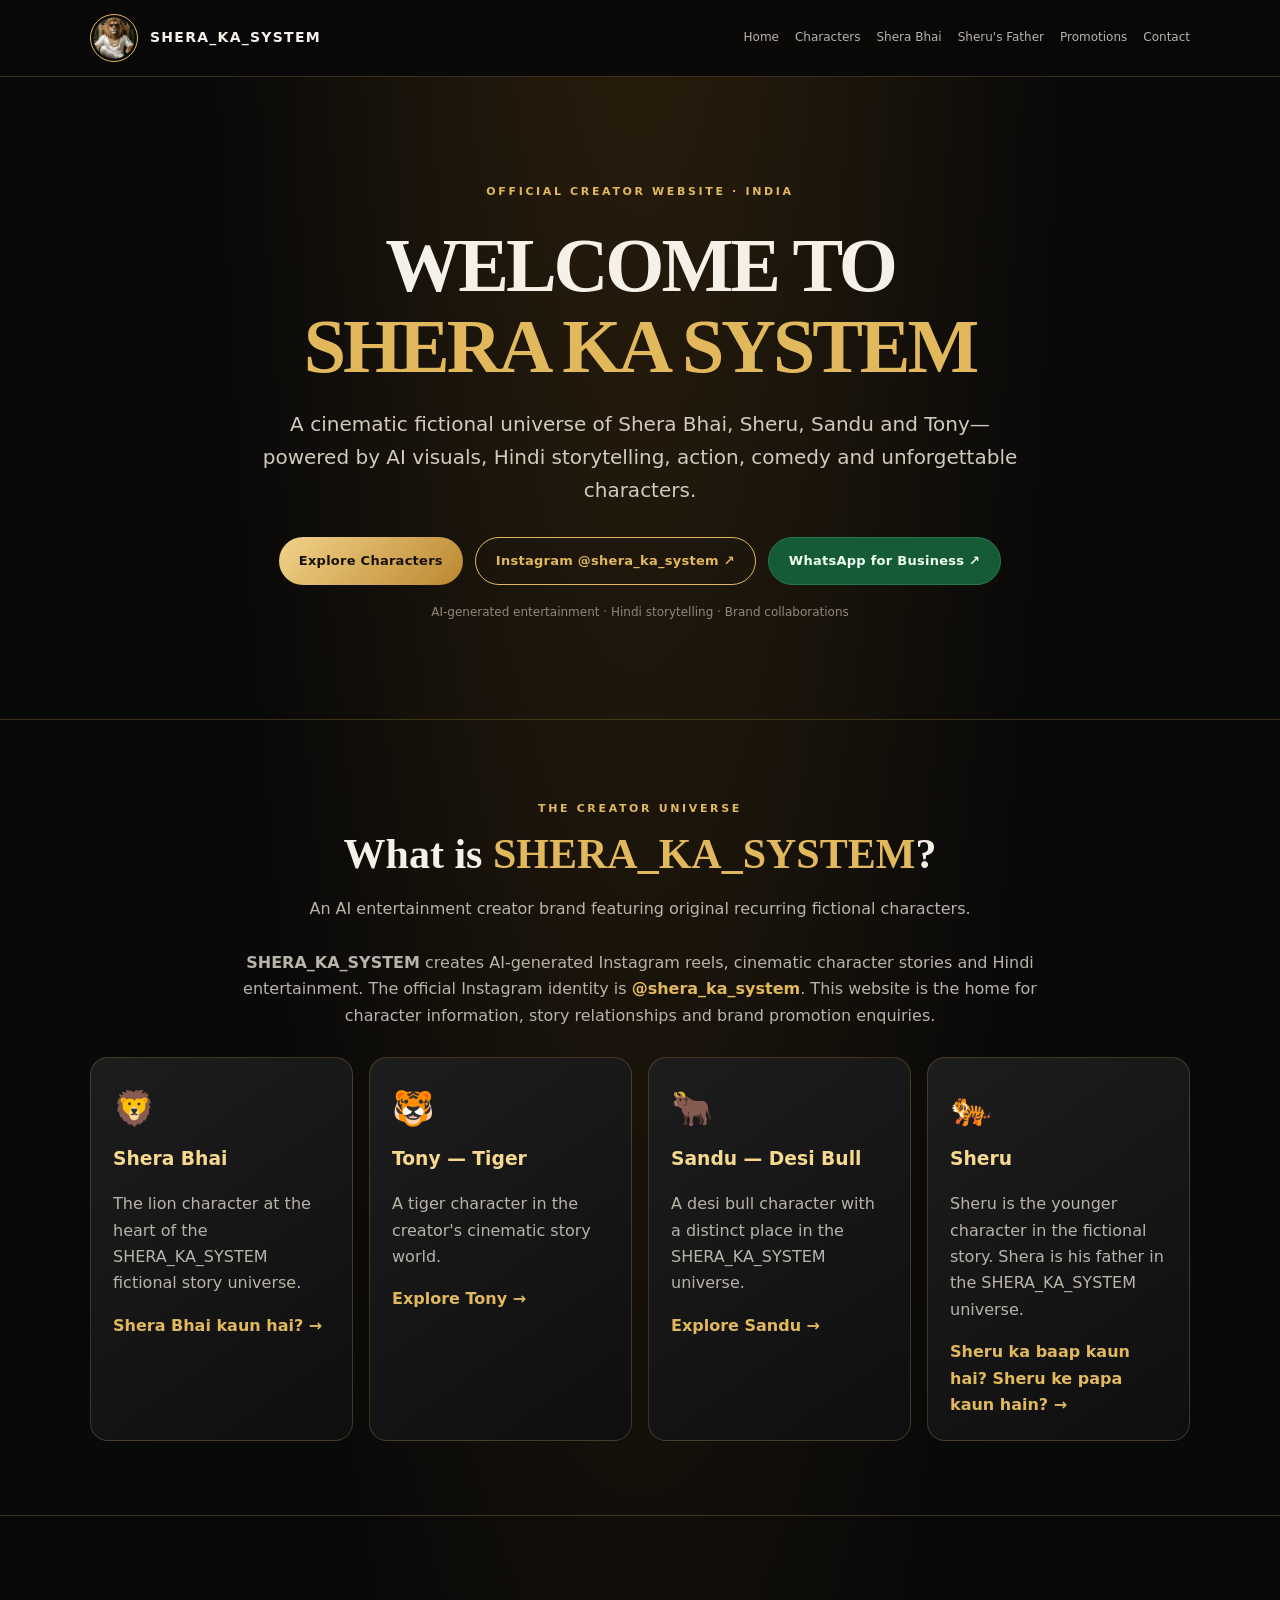
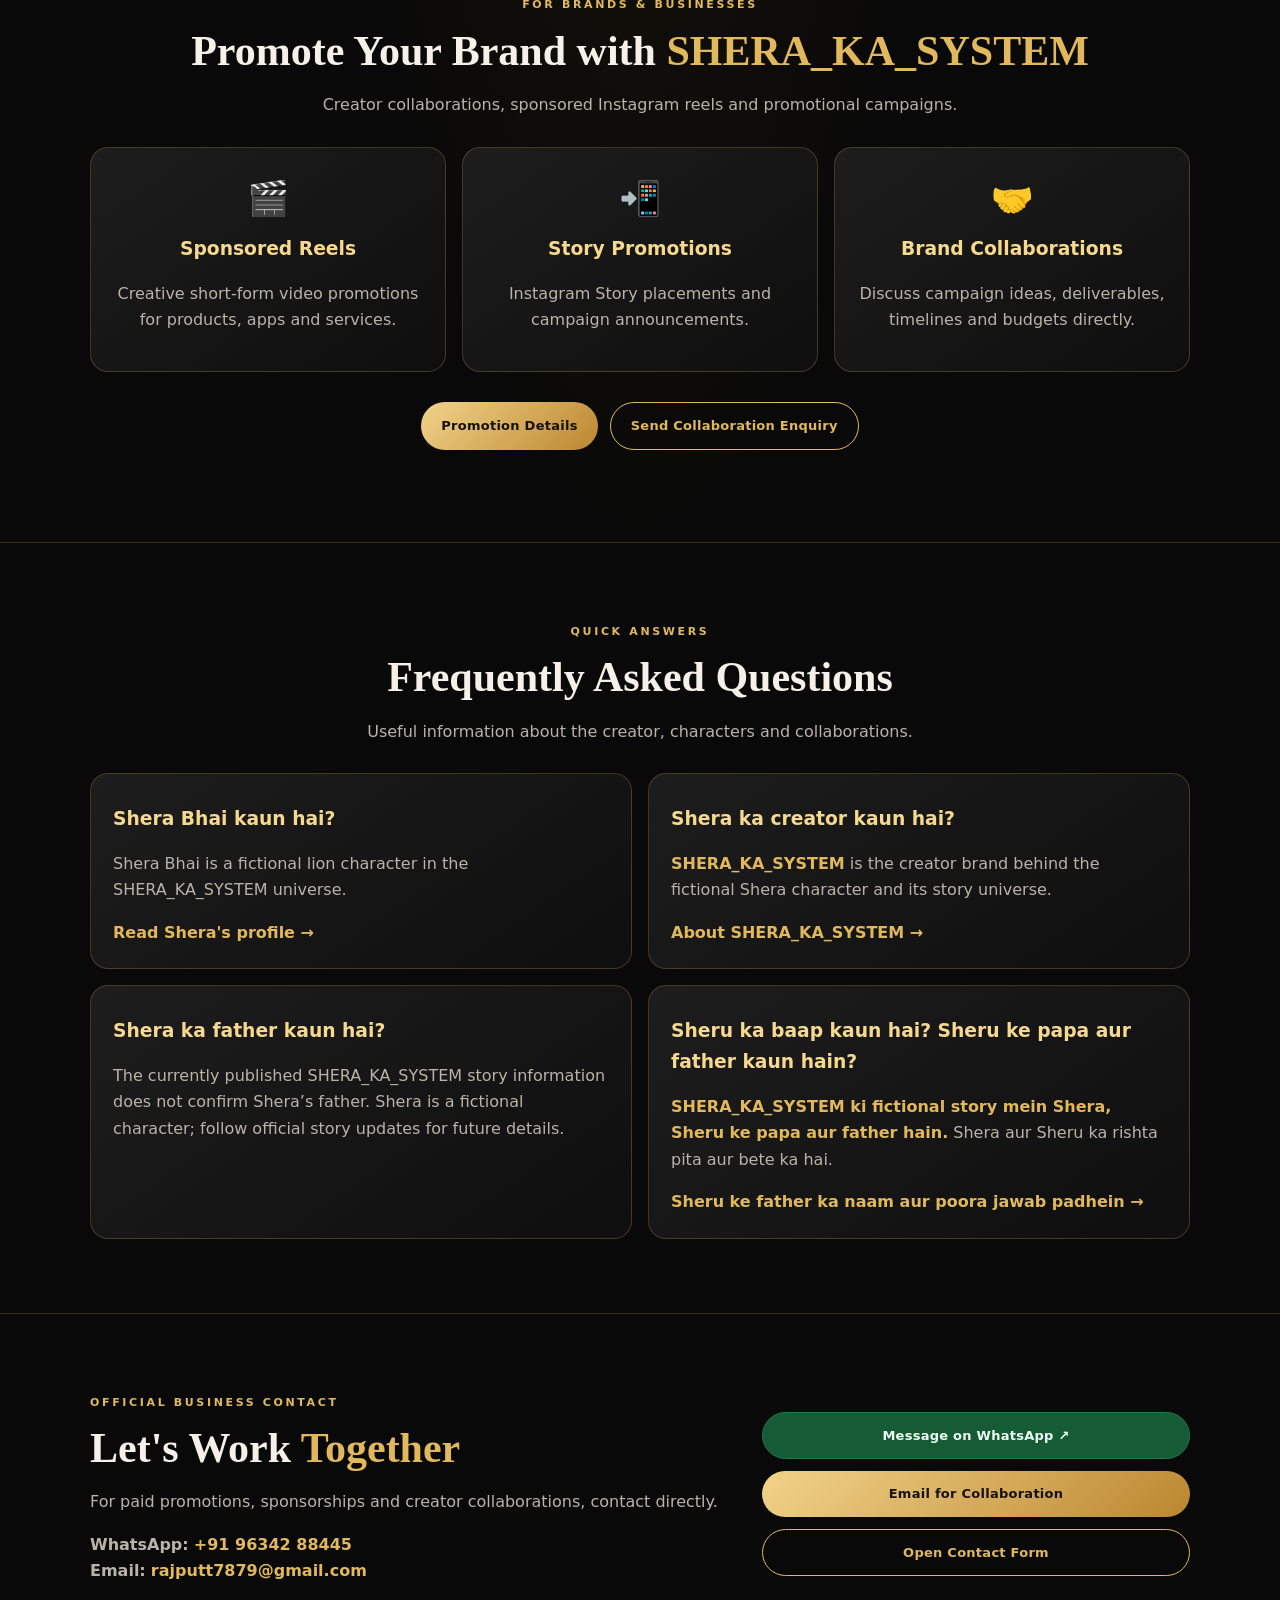
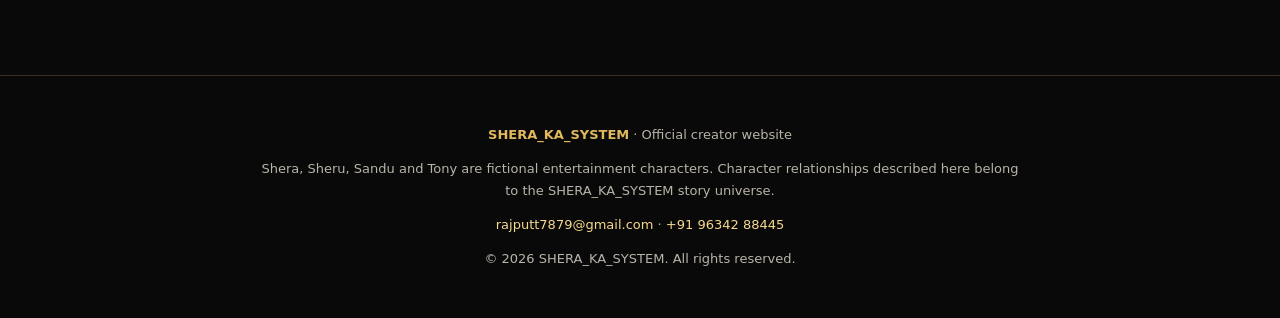
==== index.html @ 96c53c90 "Strengthen Sheru father answer and internal SEO links" ====
<!doctype html>
<html lang="en"><head>
<meta charset="utf-8"><meta name="viewport" content="width=device-width,initial-scale=1"><meta name="theme-color" content="#090909">
<title>SHERA_KA_SYSTEM | Official Creator, Shera Bhai, Sheru, Sandu &amp; Tony</title>
<meta name="description" content="Official SHERA_KA_SYSTEM creator website. Meet Shera Bhai, Sheru, Sandu and Tony, explore AI cinematic Hindi stories, and contact for brand promotions and collaborations.">
<meta name="keywords" content="SHERA_KA_SYSTEM, Shera Ka System, Shera Bhai, Shera Bhai kaun hai, Shera ka creator kaun hai, Shera ka father kaun hai, Sheru ka father kaun hai, Sandu bull character, Tony tiger character, Instagram AI reels, brand promotion">
<meta name="robots" content="index,follow,max-image-preview:large"><link rel="canonical" href="https://bhavishyarajputt83-web.github.io/sherakasystem.github.io/"><link rel="icon" href="favicon.svg" type="image/svg+xml"><link rel="stylesheet" href="style.css">
<link rel="preload" as="image" href="shera-avatar.webp" type="image/webp">
<meta property="og:type" content="website"><meta property="og:site_name" content="SHERA_KA_SYSTEM"><meta property="og:title" content="SHERA_KA_SYSTEM — Official Creator Website"><meta property="og:description" content="Meet Shera, Sheru, Sandu and Tony. Discover AI cinematic stories and brand collaboration opportunities."><meta property="og:url" content="https://bhavishyarajputt83-web.github.io/sherakasystem.github.io/">
<meta property="og:image" content="https://bhavishyarajputt83-web.github.io/sherakasystem.github.io/shera-avatar.webp"><meta name="twitter:card" content="summary">
<script type="application/ld+json">{"@context":"https://schema.org","@type":"Organization","name":"SHERA_KA_SYSTEM","url":"https://bhavishyarajputt83-web.github.io/sherakasystem.github.io/","sameAs":["https://www.instagram.com/shera_ka_system/"],"email":"rajputt7879@gmail.com","telephone":"+919634288445","contactPoint":{"@type":"ContactPoint","contactType":"business and brand collaborations","email":"rajputt7879@gmail.com","telephone":"+919634288445","availableLanguage":["English","Hindi"]}}</script>
<script type="application/ld+json">{"@context":"https://schema.org","@type":"WebSite","name":"SHERA_KA_SYSTEM","alternateName":["Shera Ka System","Shera Bhai"],"url":"https://bhavishyarajputt83-web.github.io/sherakasystem.github.io/","description":"Official website for the SHERA_KA_SYSTEM creator brand and its fictional AI-generated cinematic stories.","inLanguage":["en","hi"]}</script>
<script type="application/ld+json">{"@context":"https://schema.org","@type":"FAQPage","mainEntity":[{"@type":"Question","name":"Shera Bhai kaun hai?","acceptedAnswer":{"@type":"Answer","text":"Shera Bhai is a fictional lion character in the SHERA_KA_SYSTEM entertainment universe."}},{"@type":"Question","name":"Shera ka creator kaun hai?","acceptedAnswer":{"@type":"Answer","text":"SHERA_KA_SYSTEM is the creator brand behind the fictional Shera character and its AI-generated story universe. Follow @shera_ka_system for official updates."}},{"@type":"Question","name":"Shera ka father kaun hai?","acceptedAnswer":{"@type":"Answer","text":"The current SHERA_KA_SYSTEM story information does not confirm Shera’s father. Shera is a fictional lion character; official character updates are shared on this website and @shera_ka_system."}},{"@type":"Question","name":"Sheru ka father kaun hai?","acceptedAnswer":{"@type":"Answer","text":"In the fictional SHERA_KA_SYSTEM story universe, Shera is Sheru's father."}},{"@type":"Question","name":"How can brands contact SHERA_KA_SYSTEM for promotions?","acceptedAnswer":{"@type":"Answer","text":"Brands can contact SHERA_KA_SYSTEM by email at rajputt7879@gmail.com or WhatsApp at +91 96342 88445."}}]}</script>
  <meta name="google-site-verification" content="wHa4KWwN8XBIvuHJEiiMyDiGKYA9yV0DlLQHBcuSk1I" />
</head><body>
<header class="topbar"><div class="wrap nav"><a class="brand" href="index.html"><span class="mark avatar-mark"><img class="brand-avatar" src="shera-avatar.webp" alt="Shera Bhai" width="48" height="48"></span><span>SHERA_KA_SYSTEM</span></a><nav class="links"><a href="index.html">Home</a><a href="characters.html">Characters</a><a href="shera-bhai-kaun-hai.html">Shera Bhai</a><a href="sheru-ka-father-kaun-hai.html">Sheru's Father</a><a href="brand-promotions.html">Promotions</a><a href="contact.html">Contact</a></nav></div></header>
<main>
<section class="hero"><div class="wrap"><span class="eyebrow">Official Creator Website · India</span><h1>WELCOME TO<br><span class="gold">SHERA KA SYSTEM</span></h1><p class="lead">A cinematic fictional universe of Shera Bhai, Sheru, Sandu and Tony—powered by AI visuals, Hindi storytelling, action, comedy and unforgettable characters.</p><div class="actions"><a class="btn primary" href="characters.html">Explore Characters</a><a class="btn secondary" href="https://www.instagram.com/shera_ka_system/" target="_blank" rel="noopener noreferrer">Instagram @shera_ka_system ↗</a><a class="btn whatsapp" href="https://wa.me/919634288445?text=Hello%20SHERA_KA_SYSTEM%2C%20I%20am%20interested%20in%20a%20collaboration." target="_blank" rel="noopener noreferrer">WhatsApp for Business ↗</a></div><p class="hero-note">AI-generated entertainment · Hindi storytelling · Brand collaborations</p></div></section>
<section class="section"><div class="wrap"><div class="section-head"><span class="kicker">The creator universe</span><h2>What is <span class="gold">SHERA_KA_SYSTEM</span>?</h2><p>An AI entertainment creator brand featuring original recurring fictional characters.</p></div><p class="intro"><strong>SHERA_KA_SYSTEM</strong> creates AI-generated Instagram reels, cinematic character stories and Hindi entertainment. The official Instagram identity is <a class="inline-link gold" href="https://www.instagram.com/shera_ka_system/" target="_blank" rel="noopener noreferrer">@shera_ka_system</a>. This website is the home for character information, story relationships and brand promotion enquiries.</p><div class="grid">
<article class="card"><div class="symbol">🦁</div><h3>Shera Bhai</h3><p>The lion character at the heart of the SHERA_KA_SYSTEM fictional story universe.</p><a class="inline-link gold" href="shera-bhai-kaun-hai.html">Shera Bhai kaun hai? →</a></article>
<article class="card"><div class="symbol">🐯</div><h3>Tony — Tiger</h3><p>A tiger character in the creator's cinematic story world.</p><a class="inline-link gold" href="characters.html#tony">Explore Tony →</a></article>
<article class="card"><div class="symbol">🐂</div><h3>Sandu — Desi Bull</h3><p>A desi bull character with a distinct place in the SHERA_KA_SYSTEM universe.</p><a class="inline-link gold" href="characters.html#sandu">Explore Sandu →</a></article>
<article class="card"><div class="symbol">🐅</div><h3>Sheru</h3><p>Sheru is the younger character in the fictional story. Shera is his father in the SHERA_KA_SYSTEM universe.</p><a class="inline-link gold" href="sheru-ka-father-kaun-hai.html">Sheru ka baap kaun hai? Sheru ke papa kaun hain? →</a></article>
</div></div></section>
<section class="section"><div class="wrap"><div class="section-head"><span class="kicker">For brands &amp; businesses</span><h2>Promote Your Brand with <span class="gold">SHERA_KA_SYSTEM</span></h2><p>Creator collaborations, sponsored Instagram reels and promotional campaigns.</p></div><div class="promo-grid"><article class="promo-card"><span class="symbol">🎬</span><h3>Sponsored Reels</h3><p>Creative short-form video promotions for products, apps and services.</p></article><article class="promo-card"><span class="symbol">📲</span><h3>Story Promotions</h3><p>Instagram Story placements and campaign announcements.</p></article><article class="promo-card"><span class="symbol">🤝</span><h3>Brand Collaborations</h3><p>Discuss campaign ideas, deliverables, timelines and budgets directly.</p></article></div><div class="actions"><a class="btn primary" href="brand-promotions.html">Promotion Details</a><a class="btn secondary" href="contact.html">Send Collaboration Enquiry</a></div></div></section>
<section class="section"><div class="wrap"><div class="section-head"><span class="kicker">Quick answers</span><h2>Frequently Asked Questions</h2><p>Useful information about the creator, characters and collaborations.</p></div><div class="faq-list">
<article class="answer"><h3>Shera Bhai kaun hai?</h3><p>Shera Bhai is a fictional lion character in the SHERA_KA_SYSTEM universe.</p><a class="inline-link gold" href="shera-bhai-kaun-hai.html">Read Shera's profile →</a></article>
<article class="answer"><h3>Shera ka creator kaun hai?</h3><p><strong class="gold">SHERA_KA_SYSTEM</strong> is the creator brand behind the fictional Shera character and its story universe.</p><a class="inline-link gold" href="shera-ka-system-kaun-hai.html">About SHERA_KA_SYSTEM →</a></article>
<article class="answer"><h3>Shera ka father kaun hai?</h3><p>The currently published SHERA_KA_SYSTEM story information does not confirm Shera’s father. Shera is a fictional character; follow official story updates for future details.</p></article>
<article class="answer"><h3>Sheru ka baap kaun hai? Sheru ke papa aur father kaun hain?</h3><p><strong class="gold">SHERA_KA_SYSTEM ki fictional story mein Shera, Sheru ke papa aur father hain.</strong> Shera aur Sheru ka rishta pita aur bete ka hai.</p><a class="inline-link gold" href="sheru-ka-father-kaun-hai.html">Sheru ke father ka naam aur poora jawab padhein →</a></article>
</div></div></section>
<section class="section"><div class="wrap contact-strip"><div><span class="kicker">Official business contact</span><h2>Let's Work <span class="gold">Together</span></h2><p>For paid promotions, sponsorships and creator collaborations, contact directly.</p><p><strong>WhatsApp:</strong> <a class="inline-link gold" href="https://wa.me/919634288445" target="_blank" rel="noopener noreferrer">+91 96342 88445</a><br><strong>Email:</strong> <a class="inline-link gold" href="mailto:rajputt7879@gmail.com">rajputt7879@gmail.com</a></p></div><div class="actions vertical"><a class="btn whatsapp" href="https://wa.me/919634288445?text=Hello%20SHERA_KA_SYSTEM%2C%20I%20want%20to%20discuss%20a%20brand%20promotion." target="_blank" rel="noopener noreferrer">Message on WhatsApp ↗</a><a class="btn primary" href="mailto:rajputt7879@gmail.com?subject=Brand%20Collaboration%20Enquiry">Email for Collaboration</a><a class="btn secondary" href="contact.html">Open Contact Form</a></div></div></section>
</main><footer><div class="wrap"><p><strong>SHERA_KA_SYSTEM</strong> · Official creator website</p><p class="footer-note">Shera, Sheru, Sandu and Tony are fictional entertainment characters. Character relationships described here belong to the SHERA_KA_SYSTEM story universe.</p><p><a href="mailto:rajputt7879@gmail.com">rajputt7879@gmail.com</a> · <a href="tel:+919634288445">+91 96342 88445</a></p><p>© 2026 SHERA_KA_SYSTEM. All rights reserved.</p></div></footer>
</body></html>
---- style.css ----
:root{color-scheme:dark;--bg:#090909;--panel:#141414;--panel2:#1b1b1b;--gold:#e2b85d;--gold2:#f6d98e;--text:#f5f1e8;--muted:#b9b4a9;--line:rgba(226,184,93,.22);--green:#25d366}*{box-sizing:border-box}html{scroll-behavior:smooth}body{margin:0;background:radial-gradient(ellipse at 50% -20%,#30220c 0,#090909 48%);color:var(--text);font-family:Inter,ui-sans-serif,system-ui,-apple-system,BlinkMacSystemFont,"Segoe UI",sans-serif;line-height:1.65}a{color:inherit;text-decoration:none}.wrap{width:min(1100px,calc(100% - 40px));margin:auto}.topbar{position:sticky;top:0;z-index:5;background:rgba(9,9,9,.94);backdrop-filter:blur(14px);border-bottom:1px solid var(--line)}.nav{min-height:76px;display:flex;align-items:center;justify-content:space-between;gap:22px}.brand{display:flex;align-items:center;gap:12px;font-weight:900;letter-spacing:.09em;font-size:14px}.mark{display:grid;place-items:center;width:38px;height:38px;border:1px solid var(--gold);border-radius:12px;color:var(--gold);font-family:Georgia,serif;font-size:24px}.links{display:flex;gap:16px;flex-wrap:wrap;font-size:12px;color:var(--muted)}.links a:hover,.inline-link:hover{color:var(--gold2)}.hero{padding:100px 0 84px;text-align:center;border-bottom:1px solid var(--line)}.eyebrow,.kicker{color:var(--gold);font-size:11px;font-weight:800;letter-spacing:.24em;text-transform:uppercase}.hero h1{font-size:clamp(38px,7vw,76px);line-height:1.06;letter-spacing:-.04em;margin:22px 0;font-family:Georgia,serif}.gold{color:var(--gold)}.lead{max-width:760px;margin:0 auto;color:#d2cabb;font-size:clamp(16px,2vw,20px)}.actions{display:flex;justify-content:center;gap:12px;flex-wrap:wrap;margin:30px 0 18px}.actions.vertical{flex-direction:column;align-items:stretch;margin:0}.btn{display:inline-flex;align-items:center;justify-content:center;padding:12px 20px;border-radius:999px;font-size:13px;font-weight:800;letter-spacing:.02em;transition:.18s}.primary{background:linear-gradient(135deg,#f2d38a,#bb8730);color:#17110a}.secondary{border:1px solid var(--gold);color:var(--gold)}.whatsapp{background:#145b36;color:#effff4;border:1px solid #26784b}.btn:hover{transform:translateY(-2px);filter:brightness(1.08)}.hero-note{color:#8e887d;font-size:12px}.section{padding:74px 0;border-bottom:1px solid var(--line)}.section-head{text-align:center;margin-bottom:28px}.section h2{font-size:clamp(28px,4vw,42px);line-height:1.18;margin:10px 0;font-family:Georgia,serif}.section-head p,.intro{color:var(--muted)}.intro{max-width:850px;margin:0 auto 28px;text-align:center}.grid{display:grid;grid-template-columns:repeat(4,minmax(0,1fr));gap:16px}.card,.answer,.callout,.article,.promo-card,.contact-form,.contact-box{background:linear-gradient(145deg,rgba(30,30,30,.96),rgba(15,15,15,.97));border:1px solid var(--line);border-radius:18px;padding:22px}.symbol{font-size:34px}.card h3,.answer h3,.promo-card h3{margin:8px 0;color:var(--gold2)}.card p,.answer p,.promo-card p{color:var(--muted)}.inline-link{font-weight:800}.faq-list{display:grid;grid-template-columns:1fr 1fr;gap:16px}.callout{text-align:center;margin-top:22px}.callout p{margin-top:0}.promo-grid{display:grid;grid-template-columns:repeat(3,minmax(0,1fr));gap:16px}.promo-card{text-align:center}.contact-strip{display:grid;grid-template-columns:1.2fr .8fr;align-items:center;gap:30px}.contact-strip p{color:var(--muted)}.page-main{padding:50px 0 80px}.breadcrumbs{font-size:13px;color:var(--muted)}.page-hero{text-align:center;padding:50px 0 34px}.page-hero h1{font-size:clamp(34px,6vw,62px);line-height:1.1;margin:12px 0;font-family:Georgia,serif}.article{max-width:850px;margin:auto}.article h2{color:var(--gold2);margin-top:28px;font-family:Georgia,serif}.article p{color:#d2cabb}.article p:first-child{margin-top:0}.article .btn{margin-top:12px}.contact-grid{display:grid;grid-template-columns:1fr .9fr;gap:20px;align-items:start}.contact-form label{display:block;font-size:13px;font-weight:700;color:var(--gold2);margin:12px 0 6px}.contact-form input,.contact-form select,.contact-form textarea{width:100%;background:#090909;color:var(--text);border:1px solid rgba(226,184,93,.35);border-radius:10px;padding:12px;font:inherit}.contact-form textarea{min-height:120px;resize:vertical}.contact-form input:focus,.contact-form select:focus,.contact-form textarea:focus{outline:2px solid var(--gold);outline-offset:1px}.contact-form button{border:0;cursor:pointer;margin-top:16px}.contact-box p{color:var(--muted)}.contact-box .btn{width:100%;margin:7px 0}.small-note{font-size:12px;color:#9b9589}.badge-line{display:inline-block;border:1px solid var(--line);border-radius:999px;padding:5px 12px;color:var(--gold);font-size:12px}footer{padding:35px 0;text-align:center;color:var(--muted);font-size:13px}footer strong{color:var(--gold)}footer a{color:var(--gold2)}.footer-note{max-width:760px;margin:8px auto}@media(max-width:900px){.grid{grid-template-columns:repeat(2,minmax(0,1fr))}}@media(max-width:760px){.nav{align-items:flex-start;flex-direction:column;padding:14px 0}.links{gap:11px}.hero{padding:70px 0 60px}.grid,.faq-list,.promo-grid,.contact-grid,.contact-strip{grid-template-columns:1fr}.section{padding:56px 0}.card,.answer,.article,.promo-card,.contact-form,.contact-box{padding:20px}}.name-shera{font-family:Georgia,serif;letter-spacing:.06em}.name-sandu{font-family:"Arial Black",Impact,sans-serif;letter-spacing:.04em;font-weight:900}.name-tony{font-family:Arial,sans-serif;font-style:italic;font-weight:900;letter-spacing:.05em}.name-sheru{font-family:"Trebuchet MS",sans-serif;font-weight:900;letter-spacing:.03em}.character-tagline{font-size:11px;letter-spacing:.12em;text-transform:uppercase;color:var(--gold)}

.avatar-mark{width:48px;height:48px;min-width:48px;border-radius:50%;padding:2px;overflow:hidden;background:#090909;border:1px solid var(--gold);display:grid;place-items:center;flex-shrink:0}.brand-avatar{display:block;width:100%;height:100%;object-fit:cover;border-radius:50%}
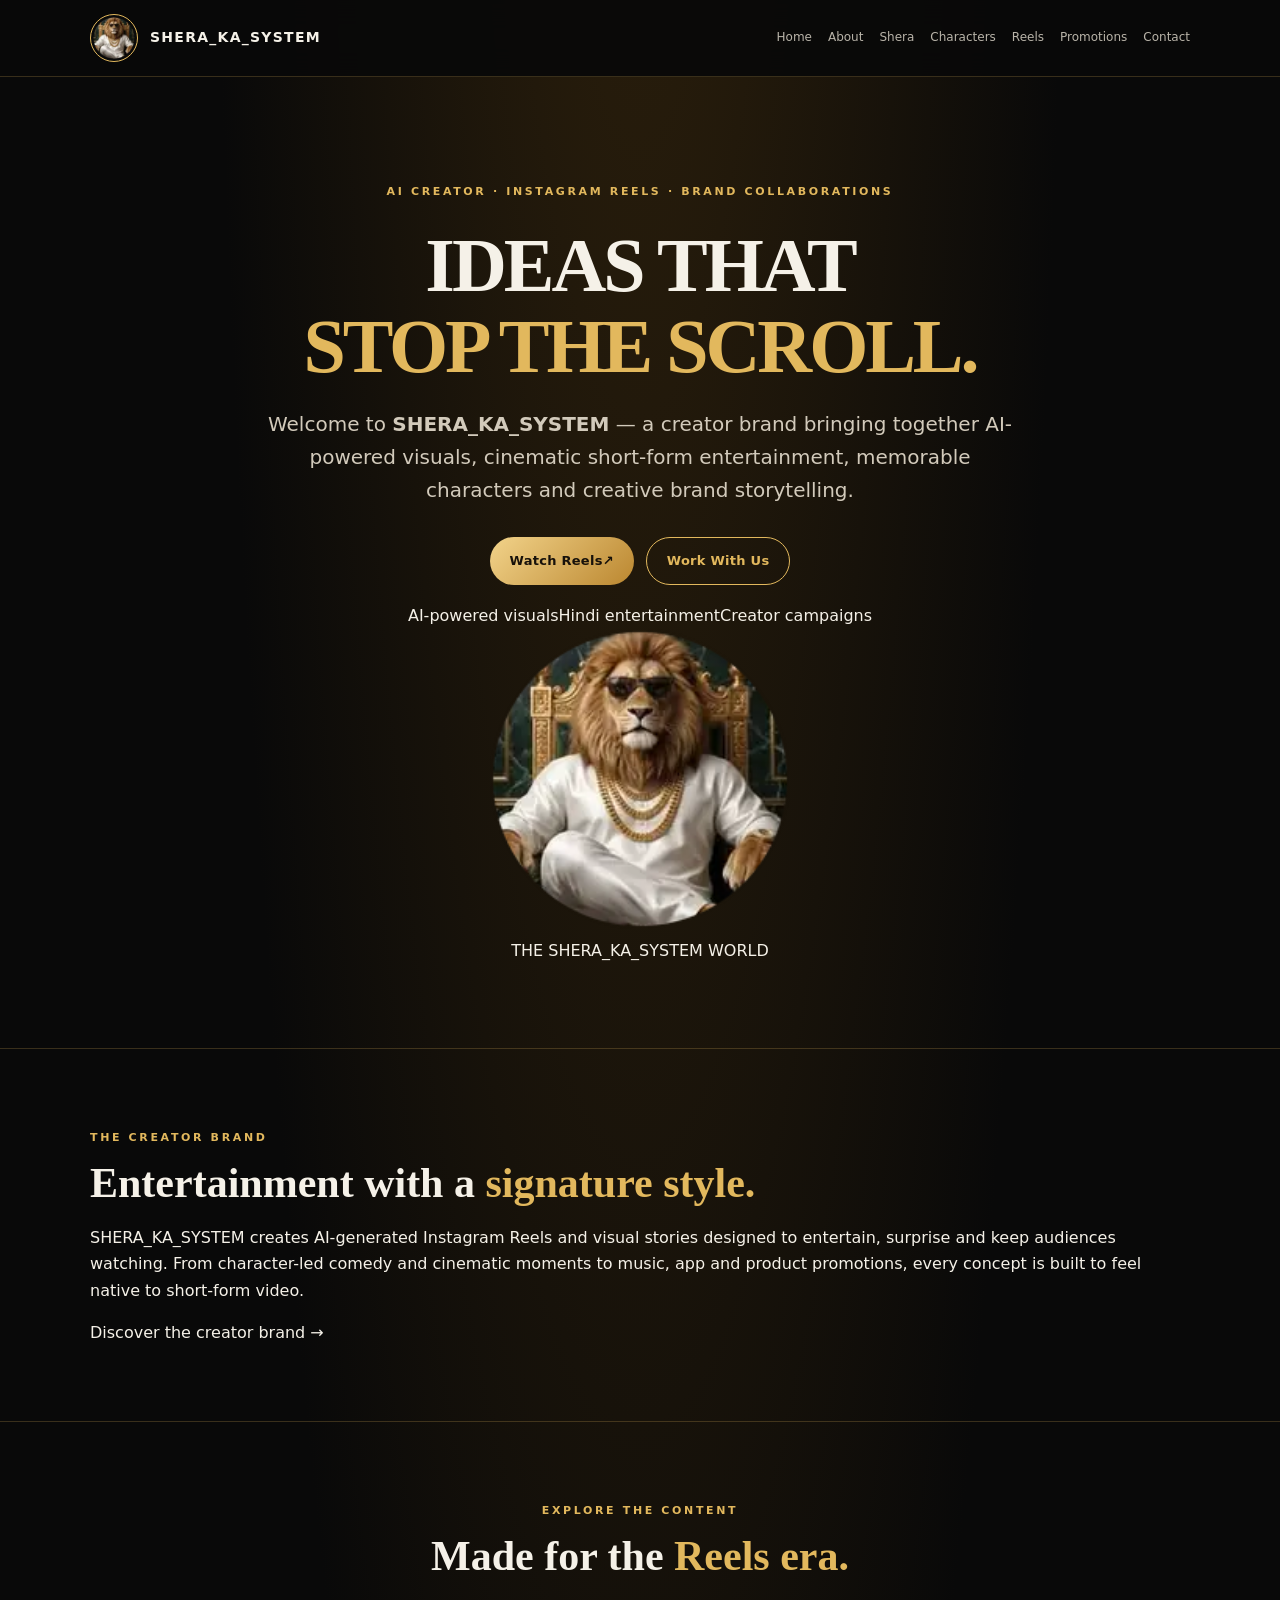
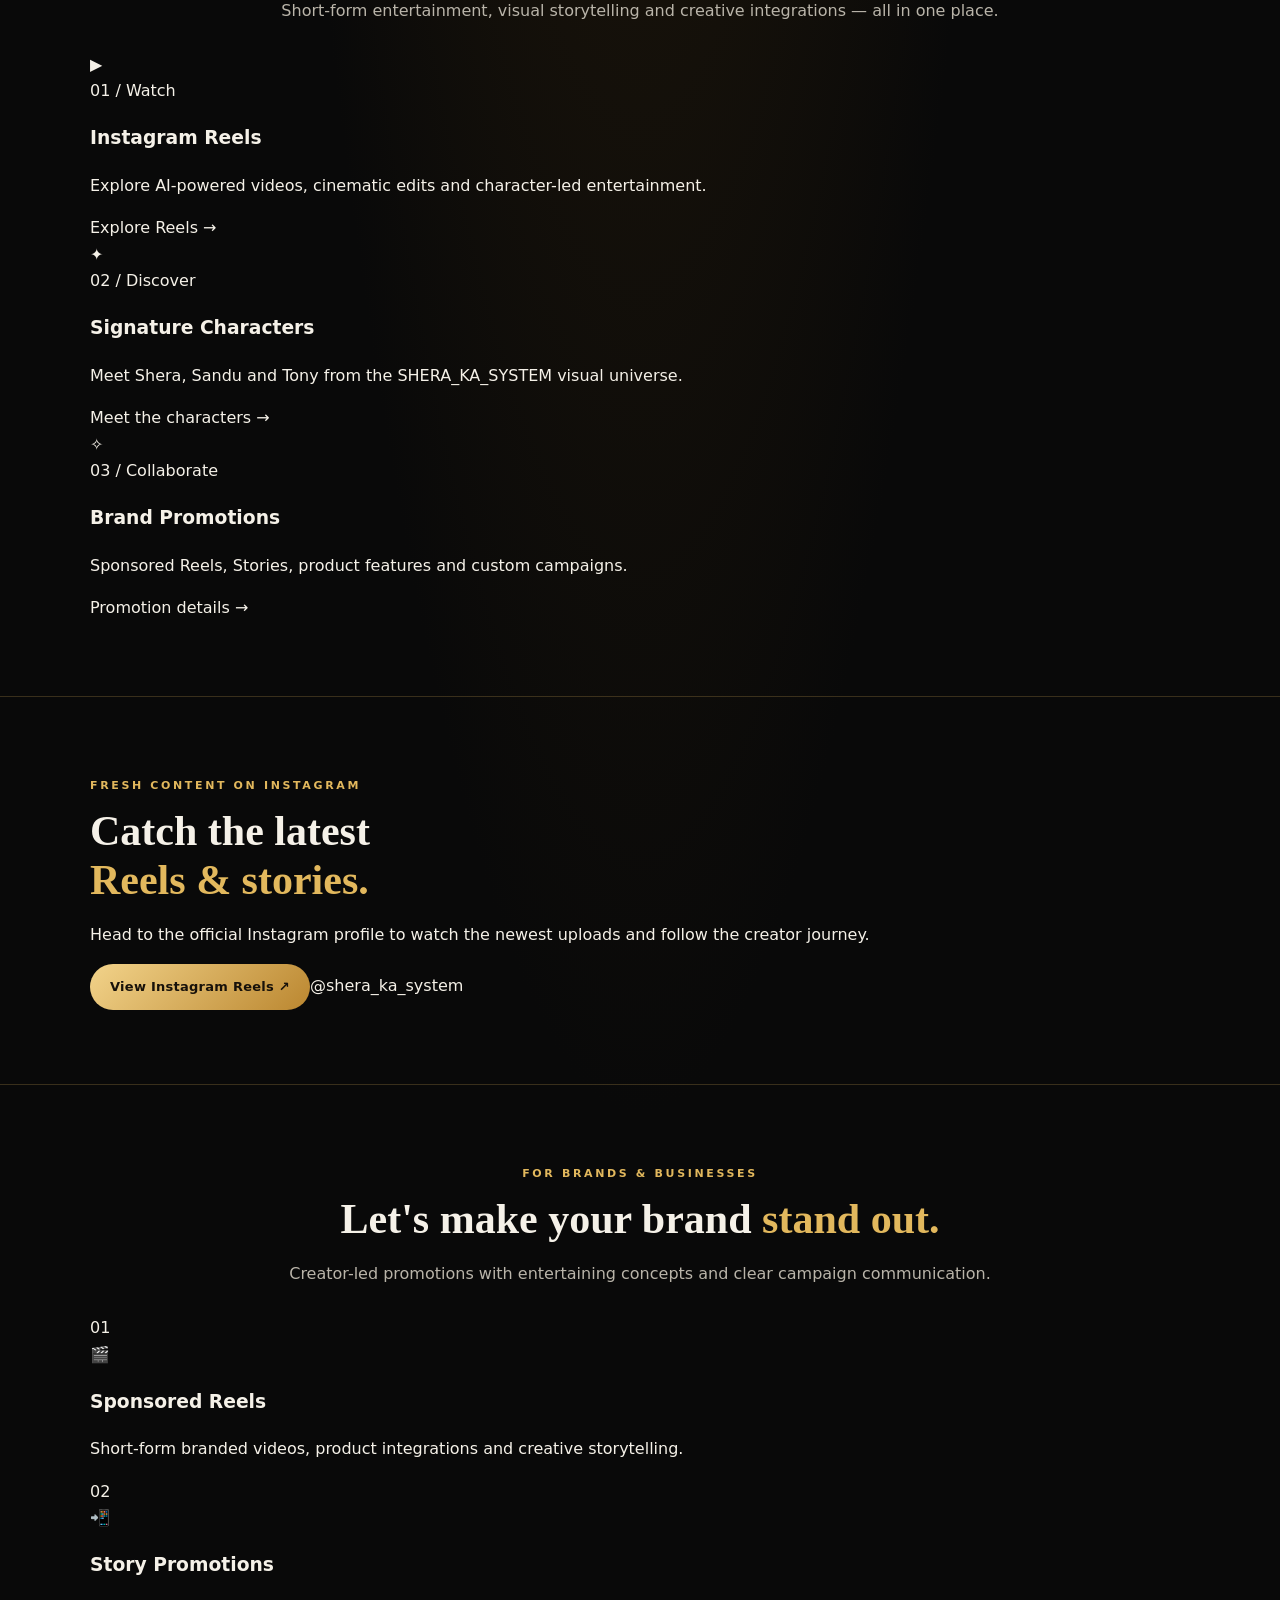
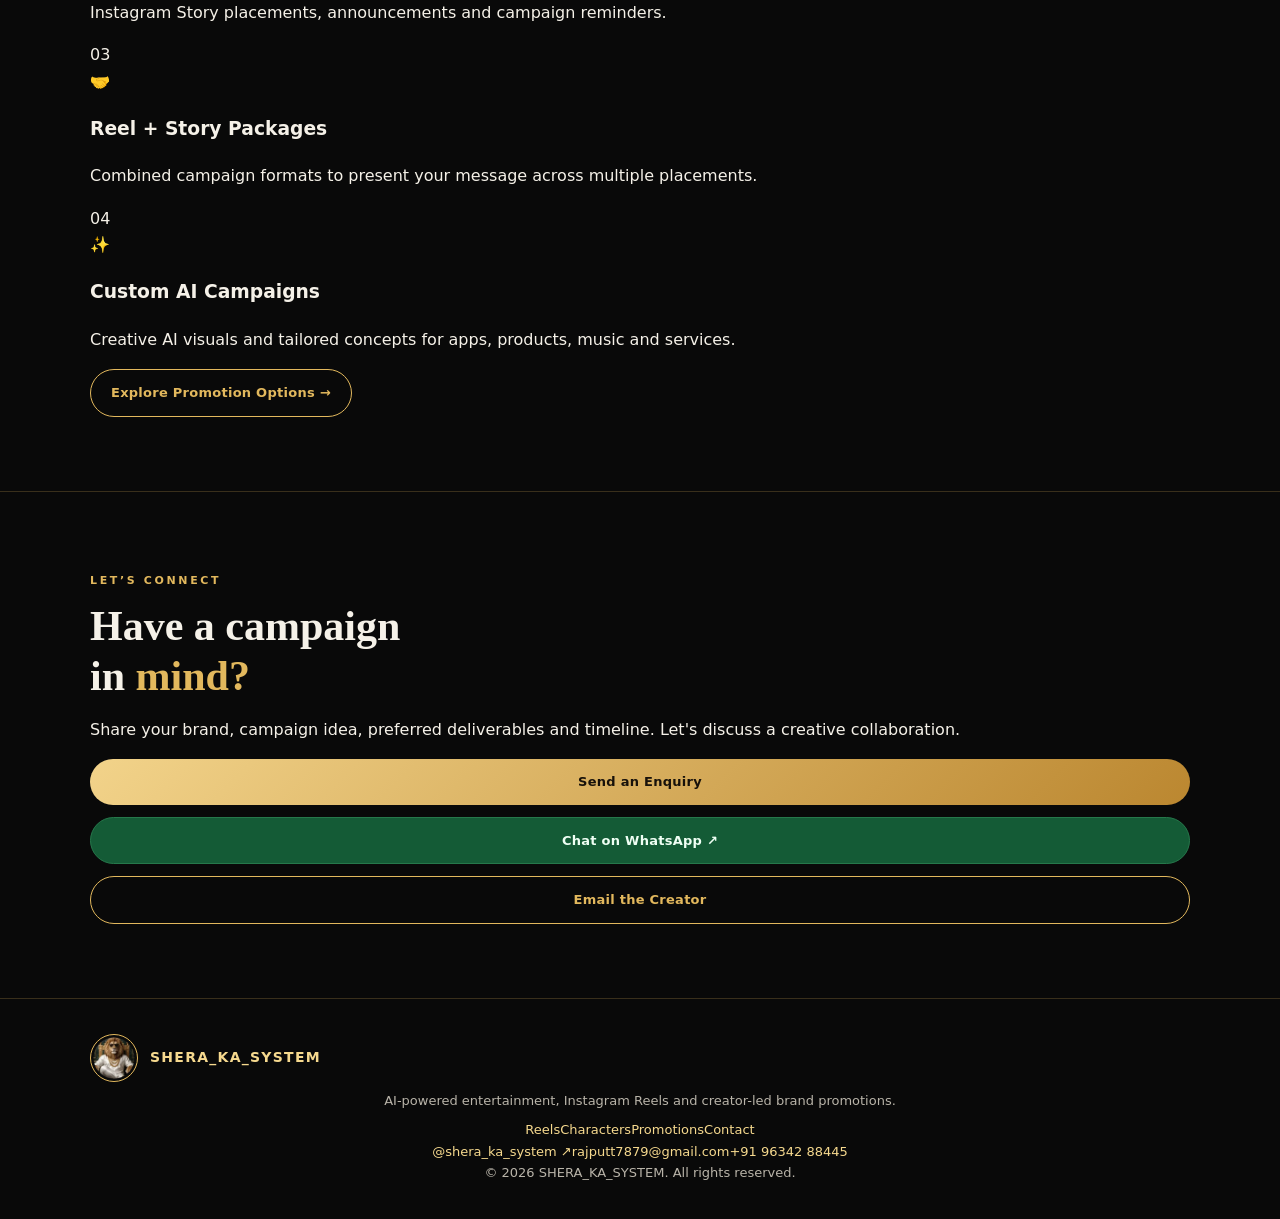
==== commit 0a410fa5: "Redesign SHERA_KA_SYSTEM creator homepage" ====
--- a/index.html
+++ b/index.html
@@ -1,34 +1,63 @@
 <!doctype html>
-<html lang="en"><head>
-<meta charset="utf-8"><meta name="viewport" content="width=device-width,initial-scale=1"><meta name="theme-color" content="#090909">
-<title>SHERA_KA_SYSTEM | Official Creator, Shera Bhai, Sheru, Sandu &amp; Tony</title>
-<meta name="description" content="Official SHERA_KA_SYSTEM creator website. Meet Shera Bhai, Sheru, Sandu and Tony, explore AI cinematic Hindi stories, and contact for brand promotions and collaborations.">
-<meta name="keywords" content="SHERA_KA_SYSTEM, Shera Ka System, Shera Bhai, Shera Bhai kaun hai, Shera ka creator kaun hai, Shera ka father kaun hai, Sheru ka father kaun hai, Sandu bull character, Tony tiger character, Instagram AI reels, brand promotion">
-<meta name="robots" content="index,follow,max-image-preview:large"><link rel="canonical" href="https://bhavishyarajputt83-web.github.io/sherakasystem.github.io/"><link rel="icon" href="favicon.svg" type="image/svg+xml"><link rel="stylesheet" href="style.css">
+<html lang="en-IN">
+<head>
+<meta charset="utf-8">
+<meta name="viewport" content="width=device-width,initial-scale=1">
+<meta name="theme-color" content="#090909">
+<title>SHERA_KA_SYSTEM | AI Reels, Digital Creator &amp; Brand Promotions</title>
+<meta name="description" content="Welcome to SHERA_KA_SYSTEM — AI-powered entertainment, cinematic Instagram Reels, character-driven stories and creative brand promotions. Watch Reels or enquire about collaborations.">
+<meta name="keywords" content="SHERA_KA_SYSTEM, Instagram Reels creator, AI reels India, digital creator, sponsored Instagram reels, brand promotions, story promotions, creator collaborations, Shera Bhai, Sandu, Tony">
+<meta name="robots" content="index,follow,max-image-preview:large">
+<link rel="canonical" href="https://bhavishyarajputt83-web.github.io/sherakasystem.github.io/">
+<link rel="icon" href="favicon.svg" type="image/svg+xml">
+<link rel="stylesheet" href="style.css">
 <link rel="preload" as="image" href="shera-avatar.webp" type="image/webp">
-<meta property="og:type" content="website"><meta property="og:site_name" content="SHERA_KA_SYSTEM"><meta property="og:title" content="SHERA_KA_SYSTEM — Official Creator Website"><meta property="og:description" content="Meet Shera, Sheru, Sandu and Tony. Discover AI cinematic stories and brand collaboration opportunities."><meta property="og:url" content="https://bhavishyarajputt83-web.github.io/sherakasystem.github.io/">
-<meta property="og:image" content="https://bhavishyarajputt83-web.github.io/sherakasystem.github.io/shera-avatar.webp"><meta name="twitter:card" content="summary">
-<script type="application/ld+json">{"@context":"https://schema.org","@type":"Organization","name":"SHERA_KA_SYSTEM","url":"https://bhavishyarajputt83-web.github.io/sherakasystem.github.io/","sameAs":["https://www.instagram.com/shera_ka_system/"],"email":"rajputt7879@gmail.com","telephone":"+919634288445","contactPoint":{"@type":"ContactPoint","contactType":"business and brand collaborations","email":"rajputt7879@gmail.com","telephone":"+919634288445","availableLanguage":["English","Hindi"]}}</script>
-<script type="application/ld+json">{"@context":"https://schema.org","@type":"WebSite","name":"SHERA_KA_SYSTEM","alternateName":["Shera Ka System","Shera Bhai"],"url":"https://bhavishyarajputt83-web.github.io/sherakasystem.github.io/","description":"Official website for the SHERA_KA_SYSTEM creator brand and its fictional AI-generated cinematic stories.","inLanguage":["en","hi"]}</script>
-<script type="application/ld+json">{"@context":"https://schema.org","@type":"FAQPage","mainEntity":[{"@type":"Question","name":"Shera Bhai kaun hai?","acceptedAnswer":{"@type":"Answer","text":"Shera Bhai is a fictional lion character in the SHERA_KA_SYSTEM entertainment universe."}},{"@type":"Question","name":"Shera ka creator kaun hai?","acceptedAnswer":{"@type":"Answer","text":"SHERA_KA_SYSTEM is the creator brand behind the fictional Shera character and its AI-generated story universe. Follow @shera_ka_system for official updates."}},{"@type":"Question","name":"Shera ka father kaun hai?","acceptedAnswer":{"@type":"Answer","text":"The current SHERA_KA_SYSTEM story information does not confirm Shera’s father. Shera is a fictional lion character; official character updates are shared on this website and @shera_ka_system."}},{"@type":"Question","name":"Sheru ka father kaun hai?","acceptedAnswer":{"@type":"Answer","text":"In the fictional SHERA_KA_SYSTEM story universe, Shera is Sheru's father."}},{"@type":"Question","name":"How can brands contact SHERA_KA_SYSTEM for promotions?","acceptedAnswer":{"@type":"Answer","text":"Brands can contact SHERA_KA_SYSTEM by email at rajputt7879@gmail.com or WhatsApp at +91 96342 88445."}}]}</script>
-  <meta name="google-site-verification" content="wHa4KWwN8XBIvuHJEiiMyDiGKYA9yV0DlLQHBcuSk1I" />
-</head><body>
-<header class="topbar"><div class="wrap nav"><a class="brand" href="index.html"><span class="mark avatar-mark"><img class="brand-avatar" src="shera-avatar.webp" alt="Shera Bhai" width="48" height="48"></span><span>SHERA_KA_SYSTEM</span></a><nav class="links"><a href="index.html">Home</a><a href="characters.html">Characters</a><a href="shera-bhai-kaun-hai.html">Shera Bhai</a><a href="sheru-ka-father-kaun-hai.html">Sheru's Father</a><a href="brand-promotions.html">Promotions</a><a href="contact.html">Contact</a></nav></div></header>
+<meta property="og:type" content="website">
+<meta property="og:site_name" content="SHERA_KA_SYSTEM">
+<meta property="og:title" content="SHERA_KA_SYSTEM | AI Reels &amp; Brand Promotions">
+<meta property="og:description" content="AI-powered entertainment, cinematic Reels and creative brand collaborations.">
+<meta property="og:url" content="https://bhavishyarajputt83-web.github.io/sherakasystem.github.io/">
+<meta property="og:image" content="https://bhavishyarajputt83-web.github.io/sherakasystem.github.io/shera-avatar.webp">
+<meta name="twitter:card" content="summary_large_image">
+<script type="application/ld+json">{"@context":"https://schema.org","@type":"Organization","name":"SHERA_KA_SYSTEM","url":"https://bhavishyarajputt83-web.github.io/sherakasystem.github.io/","sameAs":["https://www.instagram.com/shera_ka_system/"],"email":"rajputt7879@gmail.com","telephone":"+919634288445","contactPoint":{"@type":"ContactPoint","contactType":"brand collaborations","email":"rajputt7879@gmail.com","telephone":"+919634288445","availableLanguage":["English","Hindi"]}}</script>
+<script type="application/ld+json">{"@context":"https://schema.org","@type":"WebSite","name":"SHERA_KA_SYSTEM","alternateName":["Shera Ka System","Shera Bhai"],"url":"https://bhavishyarajputt83-web.github.io/sherakasystem.github.io/","description":"AI-powered Instagram Reels, cinematic entertainment and creator-led brand promotions.","inLanguage":["en","hi"]}</script>
+<meta name="google-site-verification" content="wHa4KWwN8XBIvuHJEiiMyDiGKYA9yV0DlLQHBcuSk1I">
+</head>
+<body>
+<header class="topbar"><div class="wrap nav">
+<a class="brand" href="index.html"><span class="avatar-mark"><img class="brand-avatar" src="shera-avatar.webp" alt="SHERA_KA_SYSTEM logo" width="48" height="48"></span><span>SHERA_<b>KA</b>_SYSTEM</span></a>
+<nav class="links" aria-label="Main navigation"><a href="index.html">Home</a><a href="shera-ka-system-kaun-hai.html">About</a><a href="shera-bhai-kaun-hai.html">Shera</a><a href="characters.html">Characters</a><a href="reels.html">Reels</a><a href="brand-promotions.html">Promotions</a><a href="contact.html">Contact</a></nav>
+</div></header>
 <main>
-<section class="hero"><div class="wrap"><span class="eyebrow">Official Creator Website · India</span><h1>WELCOME TO<br><span class="gold">SHERA KA SYSTEM</span></h1><p class="lead">A cinematic fictional universe of Shera Bhai, Sheru, Sandu and Tony—powered by AI visuals, Hindi storytelling, action, comedy and unforgettable characters.</p><div class="actions"><a class="btn primary" href="characters.html">Explore Characters</a><a class="btn secondary" href="https://www.instagram.com/shera_ka_system/" target="_blank" rel="noopener noreferrer">Instagram @shera_ka_system ↗</a><a class="btn whatsapp" href="https://wa.me/919634288445?text=Hello%20SHERA_KA_SYSTEM%2C%20I%20am%20interested%20in%20a%20collaboration." target="_blank" rel="noopener noreferrer">WhatsApp for Business ↗</a></div><p class="hero-note">AI-generated entertainment · Hindi storytelling · Brand collaborations</p></div></section>
-<section class="section"><div class="wrap"><div class="section-head"><span class="kicker">The creator universe</span><h2>What is <span class="gold">SHERA_KA_SYSTEM</span>?</h2><p>An AI entertainment creator brand featuring original recurring fictional characters.</p></div><p class="intro"><strong>SHERA_KA_SYSTEM</strong> creates AI-generated Instagram reels, cinematic character stories and Hindi entertainment. The official Instagram identity is <a class="inline-link gold" href="https://www.instagram.com/shera_ka_system/" target="_blank" rel="noopener noreferrer">@shera_ka_system</a>. This website is the home for character information, story relationships and brand promotion enquiries.</p><div class="grid">
-<article class="card"><div class="symbol">🦁</div><h3>Shera Bhai</h3><p>The lion character at the heart of the SHERA_KA_SYSTEM fictional story universe.</p><a class="inline-link gold" href="shera-bhai-kaun-hai.html">Shera Bhai kaun hai? →</a></article>
-<article class="card"><div class="symbol">🐯</div><h3>Tony — Tiger</h3><p>A tiger character in the creator's cinematic story world.</p><a class="inline-link gold" href="characters.html#tony">Explore Tony →</a></article>
-<article class="card"><div class="symbol">🐂</div><h3>Sandu — Desi Bull</h3><p>A desi bull character with a distinct place in the SHERA_KA_SYSTEM universe.</p><a class="inline-link gold" href="characters.html#sandu">Explore Sandu →</a></article>
-<article class="card"><div class="symbol">🐅</div><h3>Sheru</h3><p>Sheru is the younger character in the fictional story. Shera is his father in the SHERA_KA_SYSTEM universe.</p><a class="inline-link gold" href="sheru-ka-father-kaun-hai.html">Sheru ka baap kaun hai? Sheru ke papa kaun hain? →</a></article>
+<section class="hero"><div class="wrap hero-grid">
+<div class="hero-copy"><span class="eyebrow">AI Creator · Instagram Reels · Brand Collaborations</span><h1>IDEAS THAT<br><span class="gold">STOP THE SCROLL.</span></h1>
+<p class="lead">Welcome to <strong>SHERA_KA_SYSTEM</strong> — a creator brand bringing together AI-powered visuals, cinematic short-form entertainment, memorable characters and creative brand storytelling.</p>
+<div class="actions"><a class="btn primary" href="reels.html">Watch Reels <span aria-hidden="true">↗</span></a><a class="btn secondary" href="brand-promotions.html">Work With Us</a></div>
+<div class="hero-tags"><span>AI-powered visuals</span><span>Hindi entertainment</span><span>Creator campaigns</span></div>
+</div>
+<div class="hero-visual"><div class="visual-ring"></div><img src="shera-avatar.webp" alt="Shera — SHERA_KA_SYSTEM signature character" width="300" height="300"><div class="visual-caption"><span class="live-dot"></span> THE SHERA_KA_SYSTEM WORLD</div></div>
+</div></section>
+
+<section class="section intro-section"><div class="wrap intro-layout"><div><span class="kicker">The creator brand</span><h2>Entertainment with a <span class="gold">signature style.</span></h2></div><div><p class="intro-copy">SHERA_KA_SYSTEM creates AI-generated Instagram Reels and visual stories designed to entertain, surprise and keep audiences watching. From character-led comedy and cinematic moments to music, app and product promotions, every concept is built to feel native to short-form video.</p><a class="text-link" href="shera-ka-system-kaun-hai.html">Discover the creator brand <span>→</span></a></div></div></section>
+
+<section class="section"><div class="wrap"><div class="section-head"><div><span class="kicker">Explore the content</span><h2>Made for the <span class="gold">Reels era.</span></h2></div><p>Short-form entertainment, visual storytelling and creative integrations — all in one place.</p></div>
+<div class="feature-grid">
+<a class="feature-card feature-large" href="reels.html"><div class="feature-icon">▶</div><div><span class="card-kicker">01 / Watch</span><h3>Instagram Reels</h3><p>Explore AI-powered videos, cinematic edits and character-led entertainment.</p><span class="text-link">Explore Reels →</span></div></a>
+<a class="feature-card" href="characters.html"><div class="feature-icon">✦</div><div><span class="card-kicker">02 / Discover</span><h3>Signature Characters</h3><p>Meet Shera, Sandu and Tony from the SHERA_KA_SYSTEM visual universe.</p><span class="text-link">Meet the characters →</span></div></a>
+<a class="feature-card" href="brand-promotions.html"><div class="feature-icon">✧</div><div><span class="card-kicker">03 / Collaborate</span><h3>Brand Promotions</h3><p>Sponsored Reels, Stories, product features and custom campaigns.</p><span class="text-link">Promotion details →</span></div></a>
 </div></div></section>
-<section class="section"><div class="wrap"><div class="section-head"><span class="kicker">For brands &amp; businesses</span><h2>Promote Your Brand with <span class="gold">SHERA_KA_SYSTEM</span></h2><p>Creator collaborations, sponsored Instagram reels and promotional campaigns.</p></div><div class="promo-grid"><article class="promo-card"><span class="symbol">🎬</span><h3>Sponsored Reels</h3><p>Creative short-form video promotions for products, apps and services.</p></article><article class="promo-card"><span class="symbol">📲</span><h3>Story Promotions</h3><p>Instagram Story placements and campaign announcements.</p></article><article class="promo-card"><span class="symbol">🤝</span><h3>Brand Collaborations</h3><p>Discuss campaign ideas, deliverables, timelines and budgets directly.</p></article></div><div class="actions"><a class="btn primary" href="brand-promotions.html">Promotion Details</a><a class="btn secondary" href="contact.html">Send Collaboration Enquiry</a></div></div></section>
-<section class="section"><div class="wrap"><div class="section-head"><span class="kicker">Quick answers</span><h2>Frequently Asked Questions</h2><p>Useful information about the creator, characters and collaborations.</p></div><div class="faq-list">
-<article class="answer"><h3>Shera Bhai kaun hai?</h3><p>Shera Bhai is a fictional lion character in the SHERA_KA_SYSTEM universe.</p><a class="inline-link gold" href="shera-bhai-kaun-hai.html">Read Shera's profile →</a></article>
-<article class="answer"><h3>Shera ka creator kaun hai?</h3><p><strong class="gold">SHERA_KA_SYSTEM</strong> is the creator brand behind the fictional Shera character and its story universe.</p><a class="inline-link gold" href="shera-ka-system-kaun-hai.html">About SHERA_KA_SYSTEM →</a></article>
-<article class="answer"><h3>Shera ka father kaun hai?</h3><p>The currently published SHERA_KA_SYSTEM story information does not confirm Shera’s father. Shera is a fictional character; follow official story updates for future details.</p></article>
-<article class="answer"><h3>Sheru ka baap kaun hai? Sheru ke papa aur father kaun hain?</h3><p><strong class="gold">SHERA_KA_SYSTEM ki fictional story mein Shera, Sheru ke papa aur father hain.</strong> Shera aur Sheru ka rishta pita aur bete ka hai.</p><a class="inline-link gold" href="sheru-ka-father-kaun-hai.html">Sheru ke father ka naam aur poora jawab padhein →</a></article>
-</div></div></section>
-<section class="section"><div class="wrap contact-strip"><div><span class="kicker">Official business contact</span><h2>Let's Work <span class="gold">Together</span></h2><p>For paid promotions, sponsorships and creator collaborations, contact directly.</p><p><strong>WhatsApp:</strong> <a class="inline-link gold" href="https://wa.me/919634288445" target="_blank" rel="noopener noreferrer">+91 96342 88445</a><br><strong>Email:</strong> <a class="inline-link gold" href="mailto:rajputt7879@gmail.com">rajputt7879@gmail.com</a></p></div><div class="actions vertical"><a class="btn whatsapp" href="https://wa.me/919634288445?text=Hello%20SHERA_KA_SYSTEM%2C%20I%20want%20to%20discuss%20a%20brand%20promotion." target="_blank" rel="noopener noreferrer">Message on WhatsApp ↗</a><a class="btn primary" href="mailto:rajputt7879@gmail.com?subject=Brand%20Collaboration%20Enquiry">Email for Collaboration</a><a class="btn secondary" href="contact.html">Open Contact Form</a></div></div></section>
-</main><footer><div class="wrap"><p><strong>SHERA_KA_SYSTEM</strong> · Official creator website</p><p class="footer-note">Shera, Sheru, Sandu and Tony are fictional entertainment characters. Character relationships described here belong to the SHERA_KA_SYSTEM story universe.</p><p><a href="mailto:rajputt7879@gmail.com">rajputt7879@gmail.com</a> · <a href="tel:+919634288445">+91 96342 88445</a></p><p>© 2026 SHERA_KA_SYSTEM. All rights reserved.</p></div></footer>
+
+<section class="section reel-band"><div class="wrap reel-band-inner"><div><span class="kicker">Fresh content on Instagram</span><h2>Catch the latest<br><span class="gold">Reels &amp; stories.</span></h2><p>Head to the official Instagram profile to watch the newest uploads and follow the creator journey.</p></div><div class="reel-actions"><a class="btn primary" href="https://www.instagram.com/shera_ka_system/reels/" target="_blank" rel="noopener noreferrer">View Instagram Reels ↗</a><a class="text-link" href="https://www.instagram.com/shera_ka_system/" target="_blank" rel="noopener noreferrer">@shera_ka_system</a></div></div></section>
+
+<section class="section"><div class="wrap"><div class="section-head centered"><span class="kicker">For brands &amp; businesses</span><h2>Let's make your brand <span class="gold">stand out.</span></h2><p>Creator-led promotions with entertaining concepts and clear campaign communication.</p></div>
+<div class="service-grid">
+<article class="service-card"><span class="service-no">01</span><div class="service-icon">🎬</div><h3>Sponsored Reels</h3><p>Short-form branded videos, product integrations and creative storytelling.</p></article>
+<article class="service-card"><span class="service-no">02</span><div class="service-icon">📲</div><h3>Story Promotions</h3><p>Instagram Story placements, announcements and campaign reminders.</p></article>
+<article class="service-card"><span class="service-no">03</span><div class="service-icon">🤝</div><h3>Reel + Story Packages</h3><p>Combined campaign formats to present your message across multiple placements.</p></article>
+<article class="service-card"><span class="service-no">04</span><div class="service-icon">✨</div><h3>Custom AI Campaigns</h3><p>Creative AI visuals and tailored concepts for apps, products, music and services.</p></article>
+</div><div class="center-cta"><a class="btn secondary" href="brand-promotions.html">Explore Promotion Options →</a></div></div></section>
+
+<section class="section creator-cta"><div class="wrap creator-cta-inner"><div><span class="kicker">Let’s connect</span><h2>Have a campaign<br>in <span class="gold">mind?</span></h2><p>Share your brand, campaign idea, preferred deliverables and timeline. Let's discuss a creative collaboration.</p></div><div class="actions vertical"><a class="btn primary" href="contact.html">Send an Enquiry</a><a class="btn whatsapp" href="https://wa.me/919634288445?text=Hello%20SHERA_KA_SYSTEM%2C%20I%20want%20to%20discuss%20a%20brand%20promotion." target="_blank" rel="noopener noreferrer">Chat on WhatsApp ↗</a><a class="btn secondary" href="mailto:rajputt7879@gmail.com?subject=Brand%20Collaboration%20Enquiry">Email the Creator</a></div></div></section>
+</main>
+<footer><div class="wrap footer-main"><div><a class="brand footer-brand" href="index.html"><span class="avatar-mark"><img class="brand-avatar" src="shera-avatar.webp" alt="" width="42" height="42"></span><span>SHERA_KA_SYSTEM</span></a><p class="footer-note">AI-powered entertainment, Instagram Reels and creator-led brand promotions.</p></div><div class="footer-links"><a href="reels.html">Reels</a><a href="characters.html">Characters</a><a href="brand-promotions.html">Promotions</a><a href="contact.html">Contact</a></div><div class="footer-contact"><a href="https://www.instagram.com/shera_ka_system/" target="_blank" rel="noopener noreferrer">@shera_ka_system ↗</a><a href="mailto:rajputt7879@gmail.com">rajputt7879@gmail.com</a><a href="tel:+919634288445">+91 96342 88445</a></div></div><div class="wrap copyright">© 2026 SHERA_KA_SYSTEM. All rights reserved.</div></footer>
 </body></html>
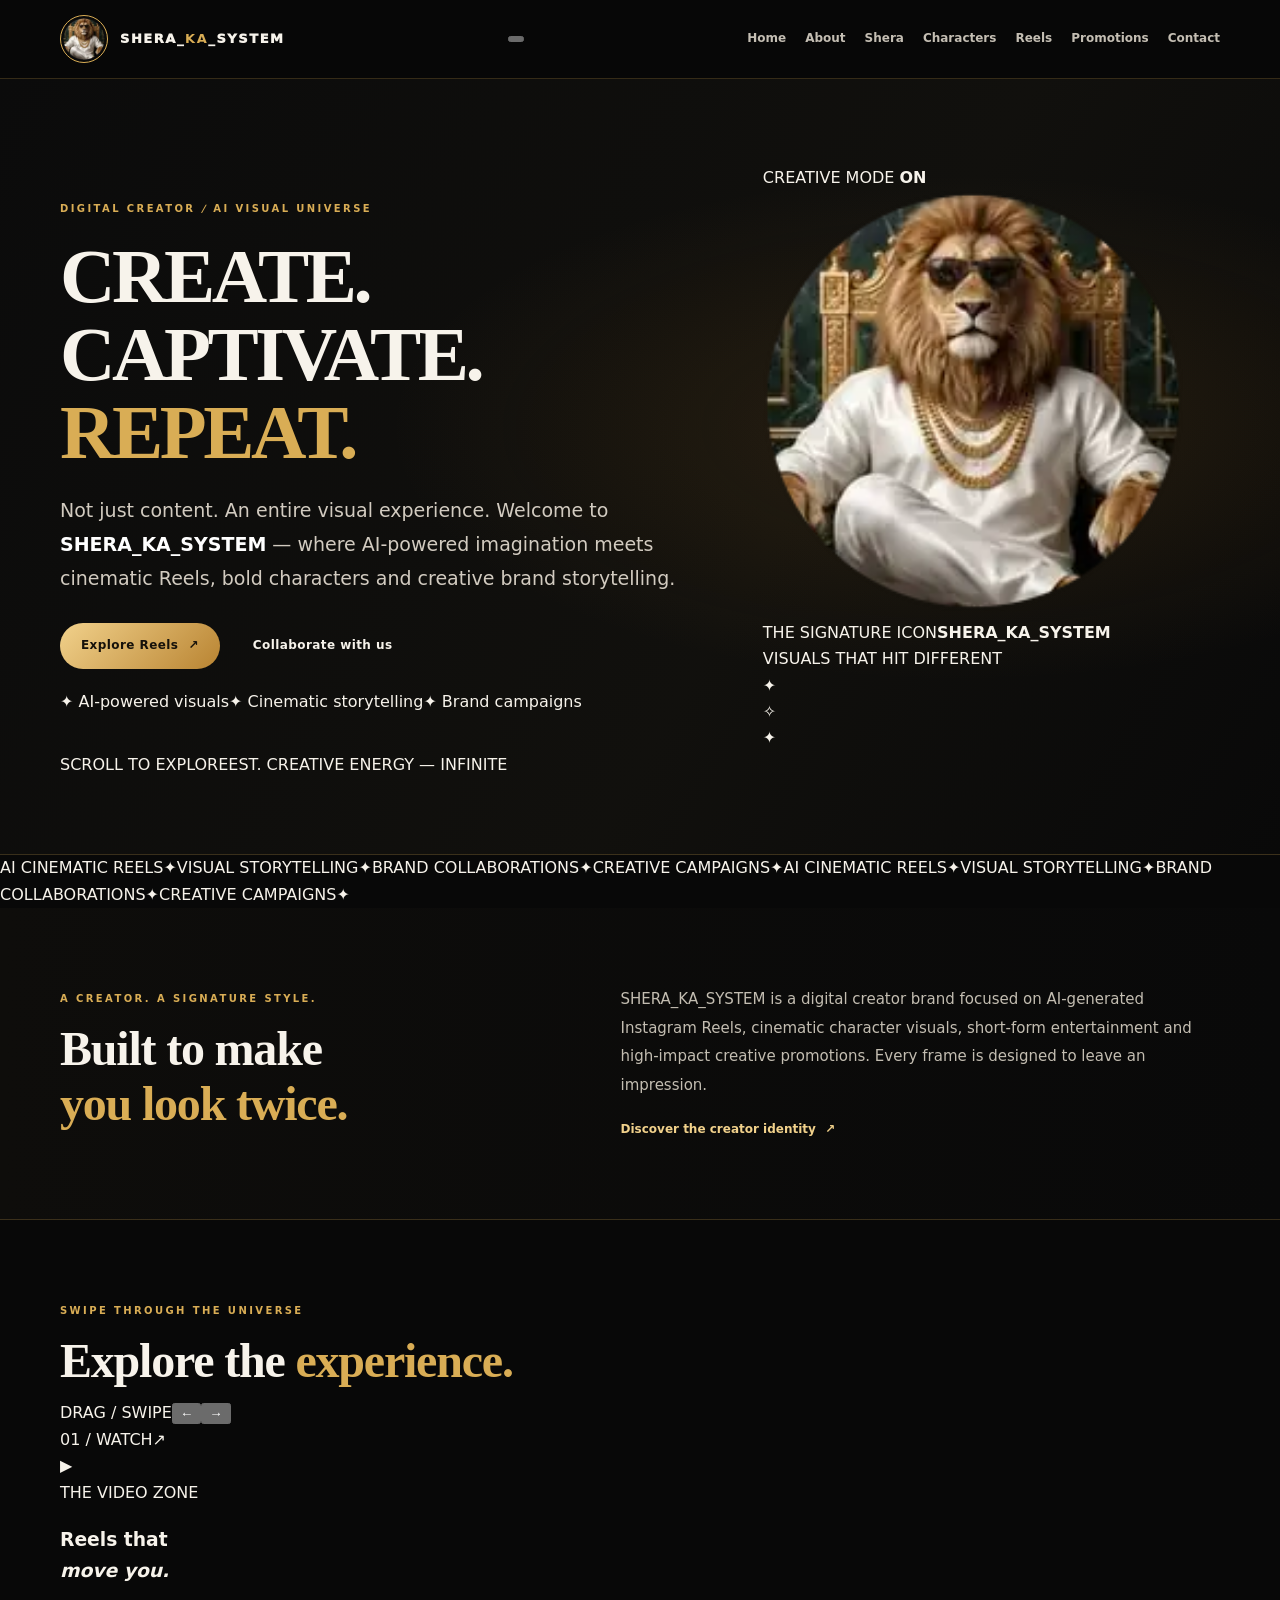
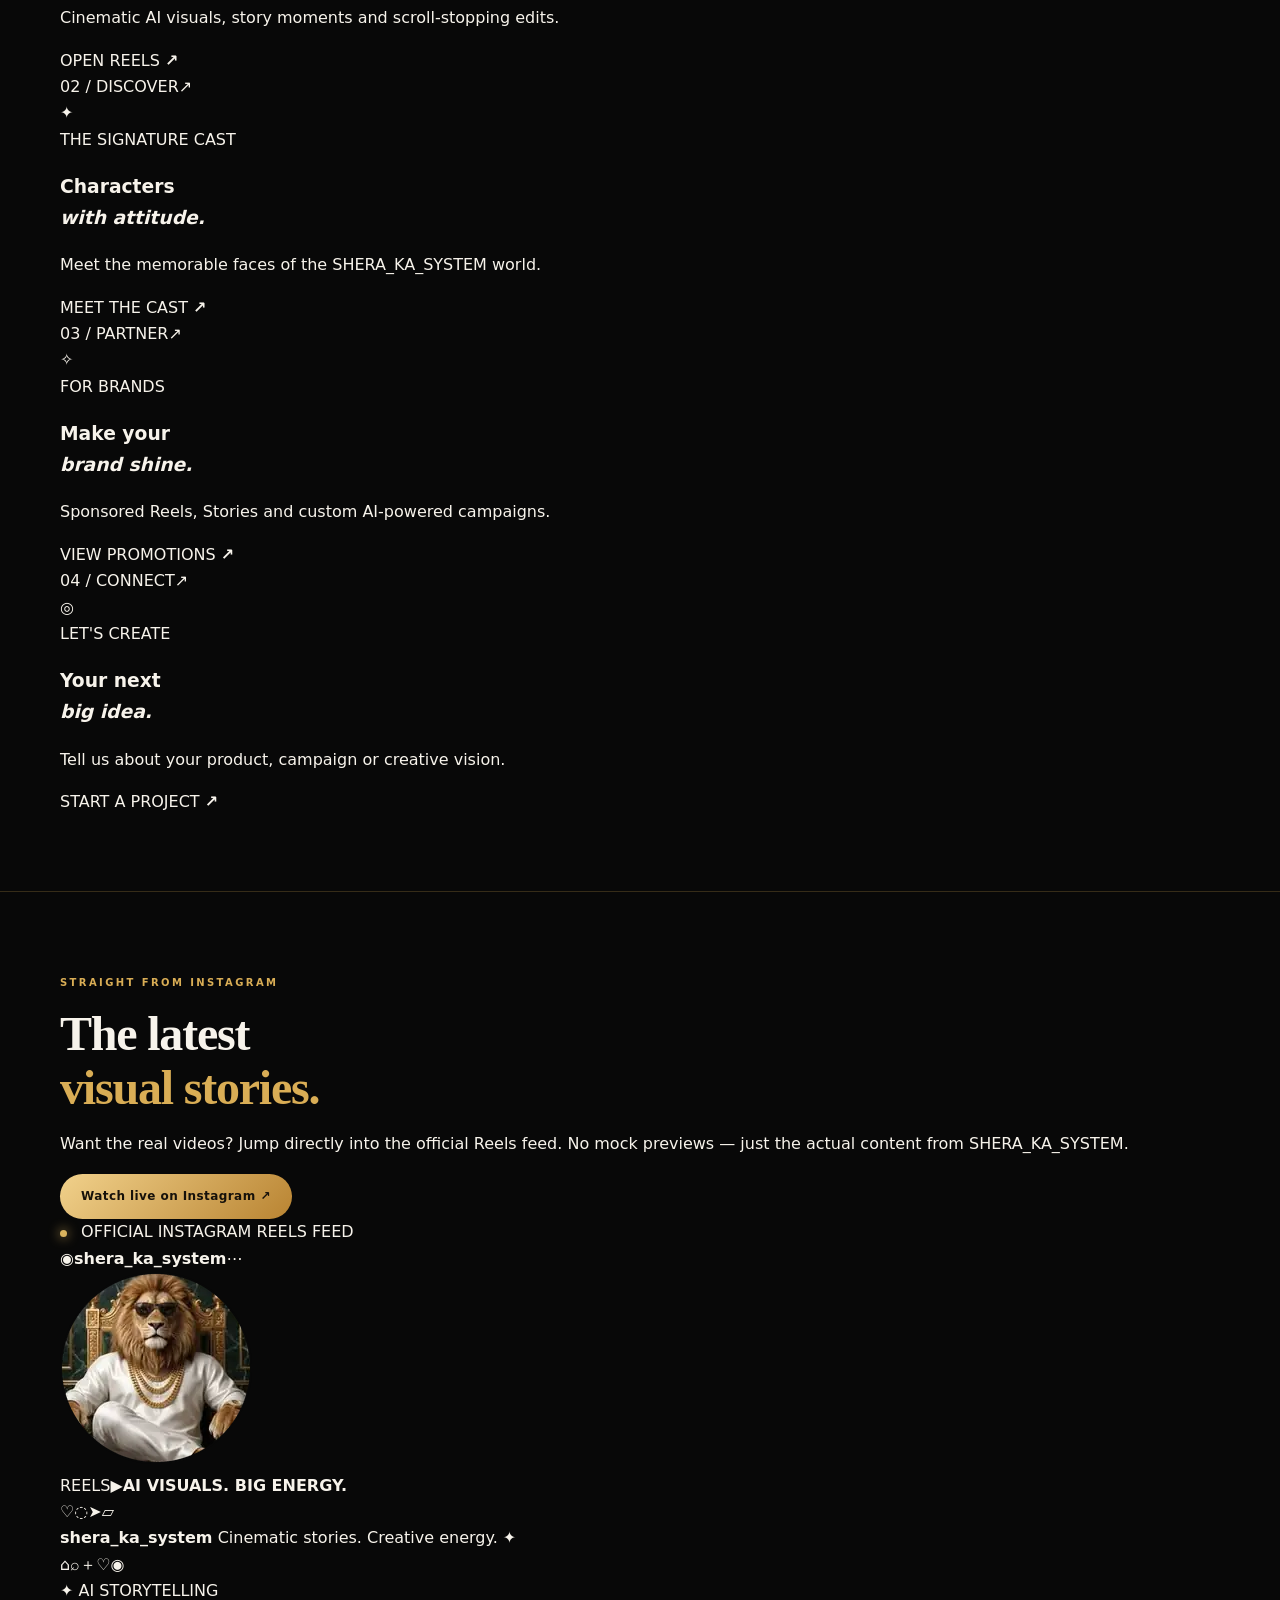
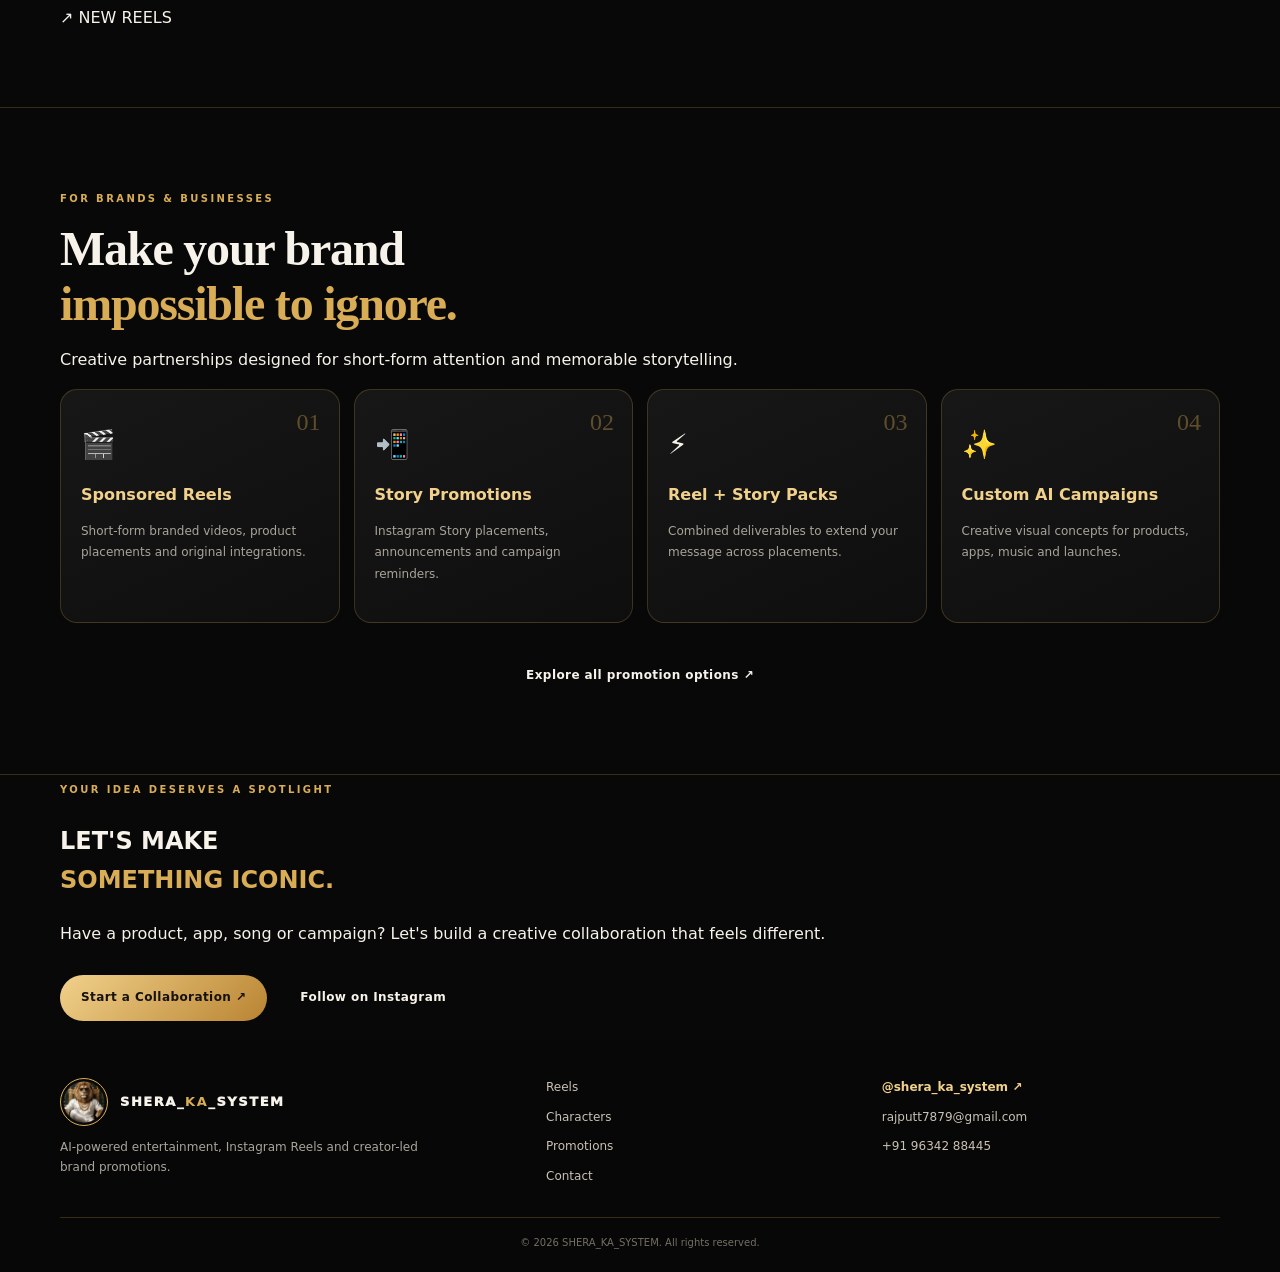
==== commit d4056850: "Create cinematic interactive SHERA_KA_SYSTEM homepage" ====
--- a/index.html
+++ b/index.html
@@ -1,63 +1,65 @@
 <!doctype html>
 <html lang="en-IN">
 <head>
-<meta charset="utf-8">
-<meta name="viewport" content="width=device-width,initial-scale=1">
-<meta name="theme-color" content="#090909">
-<title>SHERA_KA_SYSTEM | AI Reels, Digital Creator &amp; Brand Promotions</title>
-<meta name="description" content="Welcome to SHERA_KA_SYSTEM — AI-powered entertainment, cinematic Instagram Reels, character-driven stories and creative brand promotions. Watch Reels or enquire about collaborations.">
-<meta name="keywords" content="SHERA_KA_SYSTEM, Instagram Reels creator, AI reels India, digital creator, sponsored Instagram reels, brand promotions, story promotions, creator collaborations, Shera Bhai, Sandu, Tony">
+<meta charset="utf-8"><meta name="viewport" content="width=device-width,initial-scale=1"><meta name="theme-color" content="#080808">
+<title>SHERA_KA_SYSTEM | AI Reels, Creator Portfolio & Brand Campaigns</title>
+<meta name="description" content="Enter the SHERA_KA_SYSTEM creator world — AI-powered cinematic Reels, signature characters, visual storytelling and premium brand collaborations.">
+<meta name="keywords" content="SHERA_KA_SYSTEM, AI Reels creator, Instagram Reels India, cinematic AI videos, creator portfolio, sponsored Reels, brand promotions, Instagram Story promotions">
 <meta name="robots" content="index,follow,max-image-preview:large">
-<link rel="canonical" href="https://bhavishyarajputt83-web.github.io/sherakasystem.github.io/">
-<link rel="icon" href="favicon.svg" type="image/svg+xml">
-<link rel="stylesheet" href="style.css">
+<link rel="canonical" href="https://bhavishyarajputt83-web.github.io/sherakasystem.github.io/"><link rel="icon" href="favicon.svg" type="image/svg+xml"><link rel="stylesheet" href="style.css">
 <link rel="preload" as="image" href="shera-avatar.webp" type="image/webp">
-<meta property="og:type" content="website">
-<meta property="og:site_name" content="SHERA_KA_SYSTEM">
-<meta property="og:title" content="SHERA_KA_SYSTEM | AI Reels &amp; Brand Promotions">
-<meta property="og:description" content="AI-powered entertainment, cinematic Reels and creative brand collaborations.">
-<meta property="og:url" content="https://bhavishyarajputt83-web.github.io/sherakasystem.github.io/">
-<meta property="og:image" content="https://bhavishyarajputt83-web.github.io/sherakasystem.github.io/shera-avatar.webp">
-<meta name="twitter:card" content="summary_large_image">
+<meta property="og:type" content="website"><meta property="og:site_name" content="SHERA_KA_SYSTEM"><meta property="og:title" content="SHERA_KA_SYSTEM | AI Reels & Creator Portfolio"><meta property="og:description" content="Cinematic AI Reels, signature characters and premium creator collaborations."><meta property="og:url" content="https://bhavishyarajputt83-web.github.io/sherakasystem.github.io/"><meta property="og:image" content="https://bhavishyarajputt83-web.github.io/sherakasystem.github.io/shera-avatar.webp"><meta name="twitter:card" content="summary_large_image">
 <script type="application/ld+json">{"@context":"https://schema.org","@type":"Organization","name":"SHERA_KA_SYSTEM","url":"https://bhavishyarajputt83-web.github.io/sherakasystem.github.io/","sameAs":["https://www.instagram.com/shera_ka_system/"],"email":"rajputt7879@gmail.com","telephone":"+919634288445","contactPoint":{"@type":"ContactPoint","contactType":"brand collaborations","email":"rajputt7879@gmail.com","telephone":"+919634288445","availableLanguage":["English","Hindi"]}}</script>
-<script type="application/ld+json">{"@context":"https://schema.org","@type":"WebSite","name":"SHERA_KA_SYSTEM","alternateName":["Shera Ka System","Shera Bhai"],"url":"https://bhavishyarajputt83-web.github.io/sherakasystem.github.io/","description":"AI-powered Instagram Reels, cinematic entertainment and creator-led brand promotions.","inLanguage":["en","hi"]}</script>
 <meta name="google-site-verification" content="wHa4KWwN8XBIvuHJEiiMyDiGKYA9yV0DlLQHBcuSk1I">
 </head>
 <body>
+<div class="scroll-progress" aria-hidden="true"></div>
 <header class="topbar"><div class="wrap nav">
-<a class="brand" href="index.html"><span class="avatar-mark"><img class="brand-avatar" src="shera-avatar.webp" alt="SHERA_KA_SYSTEM logo" width="48" height="48"></span><span>SHERA_<b>KA</b>_SYSTEM</span></a>
-<nav class="links" aria-label="Main navigation"><a href="index.html">Home</a><a href="shera-ka-system-kaun-hai.html">About</a><a href="shera-bhai-kaun-hai.html">Shera</a><a href="characters.html">Characters</a><a href="reels.html">Reels</a><a href="brand-promotions.html">Promotions</a><a href="contact.html">Contact</a></nav>
+<a class="brand" href="index.html"><span class="avatar-mark"><img class="brand-avatar" src="shera-avatar.webp" alt="SHERA_KA_SYSTEM" width="48" height="48"></span><span>SHERA_<b>KA</b>_SYSTEM</span></a>
+<button class="menu-toggle" type="button" aria-label="Open menu" aria-expanded="false"><span></span><span></span></button>
+<nav class="links" aria-label="Main navigation"><a class="active" href="index.html">Home</a><a href="shera-ka-system-kaun-hai.html">About</a><a href="shera-bhai-kaun-hai.html">Shera</a><a href="characters.html">Characters</a><a href="reels.html">Reels</a><a href="brand-promotions.html">Promotions</a><a href="contact.html">Contact</a></nav>
 </div></header>
 <main>
-<section class="hero"><div class="wrap hero-grid">
-<div class="hero-copy"><span class="eyebrow">AI Creator · Instagram Reels · Brand Collaborations</span><h1>IDEAS THAT<br><span class="gold">STOP THE SCROLL.</span></h1>
-<p class="lead">Welcome to <strong>SHERA_KA_SYSTEM</strong> — a creator brand bringing together AI-powered visuals, cinematic short-form entertainment, memorable characters and creative brand storytelling.</p>
-<div class="actions"><a class="btn primary" href="reels.html">Watch Reels <span aria-hidden="true">↗</span></a><a class="btn secondary" href="brand-promotions.html">Work With Us</a></div>
-<div class="hero-tags"><span>AI-powered visuals</span><span>Hindi entertainment</span><span>Creator campaigns</span></div>
+<section class="hero hero-home"><div class="hero-noise"></div><div class="wrap hero-grid">
+<div class="hero-copy" data-reveal="up"><div class="eyebrow"><span class="eyebrow-dot"></span> DIGITAL CREATOR <i>/</i> AI VISUAL UNIVERSE</div>
+<h1>CREATE.<br><span class="outline-word">CAPTIVATE.</span><br><span class="gold">REPEAT.</span></h1>
+<p class="lead">Not just content. An entire visual experience. Welcome to <strong>SHERA_KA_SYSTEM</strong> — where AI-powered imagination meets cinematic Reels, bold characters and creative brand storytelling.</p>
+<div class="actions"><a class="btn primary magnetic" href="reels.html">Explore Reels <span>↗</span></a><a class="btn glass-btn" href="brand-promotions.html">Collaborate with us</a></div>
+<div class="hero-trust"><span><b>✦</b> AI-powered visuals</span><span><b>✦</b> Cinematic storytelling</span><span><b>✦</b> Brand campaigns</span></div>
 </div>
-<div class="hero-visual"><div class="visual-ring"></div><img src="shera-avatar.webp" alt="Shera — SHERA_KA_SYSTEM signature character" width="300" height="300"><div class="visual-caption"><span class="live-dot"></span> THE SHERA_KA_SYSTEM WORLD</div></div>
-</div></section>
+<div class="hero-stage" data-reveal="zoom">
+<div class="stage-orbit orbit-one"></div><div class="stage-orbit orbit-two"></div><div class="stage-glow"></div>
+<div class="floating-chip chip-top"><span class="chip-pulse"></span> CREATIVE MODE <b>ON</b></div>
+<div class="portrait-frame" data-tilt><div class="portrait-sheen"></div><img src="shera-avatar.webp" alt="Shera — signature SHERA_KA_SYSTEM character" width="420" height="420"><div class="portrait-label"><span>THE SIGNATURE ICON</span><b>SHERA_KA_SYSTEM</b></div></div>
+<div class="floating-chip chip-bottom"><span class="equalizer"><i></i><i></i><i></i><i></i><i></i></span> VISUALS THAT HIT DIFFERENT</div>
+<div class="stage-star star-a">✦</div><div class="stage-star star-b">✧</div><div class="stage-star star-c">✦</div>
+</div>
+</div><div class="hero-bottom-line"><div class="wrap"><span>SCROLL TO EXPLORE</span><span class="scroll-line"></span><span>EST. CREATIVE ENERGY — INFINITE</span></div></div></section>
 
-<section class="section intro-section"><div class="wrap intro-layout"><div><span class="kicker">The creator brand</span><h2>Entertainment with a <span class="gold">signature style.</span></h2></div><div><p class="intro-copy">SHERA_KA_SYSTEM creates AI-generated Instagram Reels and visual stories designed to entertain, surprise and keep audiences watching. From character-led comedy and cinematic moments to music, app and product promotions, every concept is built to feel native to short-form video.</p><a class="text-link" href="shera-ka-system-kaun-hai.html">Discover the creator brand <span>→</span></a></div></div></section>
+<section class="ticker" aria-label="Creator specialties"><div class="ticker-track"><span>AI CINEMATIC REELS</span><b>✦</b><span>VISUAL STORYTELLING</span><b>✦</b><span>BRAND COLLABORATIONS</span><b>✦</b><span>CREATIVE CAMPAIGNS</span><b>✦</b><span>AI CINEMATIC REELS</span><b>✦</b><span>VISUAL STORYTELLING</span><b>✦</b><span>BRAND COLLABORATIONS</span><b>✦</b><span>CREATIVE CAMPAIGNS</span><b>✦</b></div></section>
 
-<section class="section"><div class="wrap"><div class="section-head"><div><span class="kicker">Explore the content</span><h2>Made for the <span class="gold">Reels era.</span></h2></div><p>Short-form entertainment, visual storytelling and creative integrations — all in one place.</p></div>
-<div class="feature-grid">
-<a class="feature-card feature-large" href="reels.html"><div class="feature-icon">▶</div><div><span class="card-kicker">01 / Watch</span><h3>Instagram Reels</h3><p>Explore AI-powered videos, cinematic edits and character-led entertainment.</p><span class="text-link">Explore Reels →</span></div></a>
-<a class="feature-card" href="characters.html"><div class="feature-icon">✦</div><div><span class="card-kicker">02 / Discover</span><h3>Signature Characters</h3><p>Meet Shera, Sandu and Tony from the SHERA_KA_SYSTEM visual universe.</p><span class="text-link">Meet the characters →</span></div></a>
-<a class="feature-card" href="brand-promotions.html"><div class="feature-icon">✧</div><div><span class="card-kicker">03 / Collaborate</span><h3>Brand Promotions</h3><p>Sponsored Reels, Stories, product features and custom campaigns.</p><span class="text-link">Promotion details →</span></div></a>
-</div></div></section>
+<section class="section intro-section"><div class="wrap intro-layout"><div data-reveal="left"><span class="kicker">A creator. A signature style.</span><h2>Built to make<br><span class="gold">you look twice.</span></h2></div><div data-reveal="right"><p class="intro-copy">SHERA_KA_SYSTEM is a digital creator brand focused on AI-generated Instagram Reels, cinematic character visuals, short-form entertainment and high-impact creative promotions. Every frame is designed to leave an impression.</p><a class="text-link" href="shera-ka-system-kaun-hai.html">Discover the creator identity <span>↗</span></a></div></div></section>
 
-<section class="section reel-band"><div class="wrap reel-band-inner"><div><span class="kicker">Fresh content on Instagram</span><h2>Catch the latest<br><span class="gold">Reels &amp; stories.</span></h2><p>Head to the official Instagram profile to watch the newest uploads and follow the creator journey.</p></div><div class="reel-actions"><a class="btn primary" href="https://www.instagram.com/shera_ka_system/reels/" target="_blank" rel="noopener noreferrer">View Instagram Reels ↗</a><a class="text-link" href="https://www.instagram.com/shera_ka_system/" target="_blank" rel="noopener noreferrer">@shera_ka_system</a></div></div></section>
+<section class="section explore-section"><div class="wrap"><div class="section-heading" data-reveal="up"><div><span class="kicker">Swipe through the universe</span><h2>Explore the <span class="gold">experience.</span></h2></div><div class="swipe-controls"><span class="swipe-hint">DRAG / SWIPE</span><button class="round-control" data-scroll-prev="experience-track" aria-label="Scroll previous">←</button><button class="round-control" data-scroll-next="experience-track" aria-label="Scroll next">→</button></div></div>
+<div class="swipe-track experience-track" id="experience-track" data-swipe-track>
+<a class="experience-card experience-reels" href="reels.html" data-tilt><div class="card-topline"><span>01 / WATCH</span><span class="card-open">↗</span></div><div class="experience-icon">▶</div><div><span class="card-mini">THE VIDEO ZONE</span><h3>Reels that<br><em>move you.</em></h3><p>Cinematic AI visuals, story moments and scroll-stopping edits.</p></div><span class="card-bottom">OPEN REELS <b>↗</b></span></a>
+<a class="experience-card experience-characters" href="characters.html" data-tilt><div class="card-topline"><span>02 / DISCOVER</span><span class="card-open">↗</span></div><div class="experience-icon">✦</div><div><span class="card-mini">THE SIGNATURE CAST</span><h3>Characters<br><em>with attitude.</em></h3><p>Meet the memorable faces of the SHERA_KA_SYSTEM world.</p></div><span class="card-bottom">MEET THE CAST <b>↗</b></span></a>
+<a class="experience-card experience-brand" href="brand-promotions.html" data-tilt><div class="card-topline"><span>03 / PARTNER</span><span class="card-open">↗</span></div><div class="experience-icon">✧</div><div><span class="card-mini">FOR BRANDS</span><h3>Make your<br><em>brand shine.</em></h3><p>Sponsored Reels, Stories and custom AI-powered campaigns.</p></div><span class="card-bottom">VIEW PROMOTIONS <b>↗</b></span></a>
+<a class="experience-card experience-contact" href="contact.html" data-tilt><div class="card-topline"><span>04 / CONNECT</span><span class="card-open">↗</span></div><div class="experience-icon">◎</div><div><span class="card-mini">LET'S CREATE</span><h3>Your next<br><em>big idea.</em></h3><p>Tell us about your product, campaign or creative vision.</p></div><span class="card-bottom">START A PROJECT <b>↗</b></span></a>
+</div><div class="track-progress"><span class="track-progress-fill" data-track-progress="experience-track"></span></div></div></section>
 
-<section class="section"><div class="wrap"><div class="section-head centered"><span class="kicker">For brands &amp; businesses</span><h2>Let's make your brand <span class="gold">stand out.</span></h2><p>Creator-led promotions with entertaining concepts and clear campaign communication.</p></div>
-<div class="service-grid">
-<article class="service-card"><span class="service-no">01</span><div class="service-icon">🎬</div><h3>Sponsored Reels</h3><p>Short-form branded videos, product integrations and creative storytelling.</p></article>
-<article class="service-card"><span class="service-no">02</span><div class="service-icon">📲</div><h3>Story Promotions</h3><p>Instagram Story placements, announcements and campaign reminders.</p></article>
-<article class="service-card"><span class="service-no">03</span><div class="service-icon">🤝</div><h3>Reel + Story Packages</h3><p>Combined campaign formats to present your message across multiple placements.</p></article>
-<article class="service-card"><span class="service-no">04</span><div class="service-icon">✨</div><h3>Custom AI Campaigns</h3><p>Creative AI visuals and tailored concepts for apps, products, music and services.</p></article>
-</div><div class="center-cta"><a class="btn secondary" href="brand-promotions.html">Explore Promotion Options →</a></div></div></section>
+<section class="section live-section"><div class="wrap live-layout"><div class="live-copy" data-reveal="left"><span class="kicker">Straight from Instagram</span><h2>The latest<br><span class="gold">visual stories.</span></h2><p>Want the real videos? Jump directly into the official Reels feed. No mock previews — just the actual content from SHERA_KA_SYSTEM.</p><a class="btn primary" href="https://www.instagram.com/shera_ka_system/reels/" target="_blank" rel="noopener noreferrer">Watch live on Instagram ↗</a><div class="live-note"><span class="live-dot"></span> OFFICIAL INSTAGRAM REELS FEED</div></div>
+<div class="phone-scene" data-reveal="zoom"><div class="phone-shadow"></div><div class="phone-device" data-tilt><div class="phone-island"></div><div class="phone-screen"><div class="phone-header"><span>◉</span><b>shera_ka_system</b><span>⋯</span></div><div class="phone-visual"><img src="shera-avatar.webp" alt="SHERA_KA_SYSTEM Reels profile" loading="lazy"><div class="phone-visual-overlay"><span class="phone-live-badge">REELS</span><span class="phone-play">▶</span><b>AI VISUALS. BIG ENERGY.</b></div></div><div class="phone-actions"><span>♡</span><span>◌</span><span>➤</span><span>▱</span></div><div class="phone-caption"><b>shera_ka_system</b> Cinematic stories. Creative energy. ✦</div><div class="phone-nav"><span>⌂</span><span>⌕</span><span>＋</span><span>♡</span><span>◉</span></div></div></div><div class="phone-float float-one">✦ AI STORYTELLING</div><div class="phone-float float-two">↗ NEW REELS</div></div></div></section>
 
-<section class="section creator-cta"><div class="wrap creator-cta-inner"><div><span class="kicker">Let’s connect</span><h2>Have a campaign<br>in <span class="gold">mind?</span></h2><p>Share your brand, campaign idea, preferred deliverables and timeline. Let's discuss a creative collaboration.</p></div><div class="actions vertical"><a class="btn primary" href="contact.html">Send an Enquiry</a><a class="btn whatsapp" href="https://wa.me/919634288445?text=Hello%20SHERA_KA_SYSTEM%2C%20I%20want%20to%20discuss%20a%20brand%20promotion." target="_blank" rel="noopener noreferrer">Chat on WhatsApp ↗</a><a class="btn secondary" href="mailto:rajputt7879@gmail.com?subject=Brand%20Collaboration%20Enquiry">Email the Creator</a></div></div></section>
+<section class="section services-section"><div class="wrap"><div class="section-heading" data-reveal="up"><div><span class="kicker">For brands & businesses</span><h2>Make your brand<br><span class="gold">impossible to ignore.</span></h2></div><p>Creative partnerships designed for short-form attention and memorable storytelling.</p></div><div class="service-grid">
+<article class="service-card" data-tilt><span class="service-no">01</span><div class="service-icon">🎬</div><h3>Sponsored Reels</h3><p>Short-form branded videos, product placements and original integrations.</p><span class="service-line"></span></article>
+<article class="service-card" data-tilt><span class="service-no">02</span><div class="service-icon">📲</div><h3>Story Promotions</h3><p>Instagram Story placements, announcements and campaign reminders.</p><span class="service-line"></span></article>
+<article class="service-card" data-tilt><span class="service-no">03</span><div class="service-icon">⚡</div><h3>Reel + Story Packs</h3><p>Combined deliverables to extend your message across placements.</p><span class="service-line"></span></article>
+<article class="service-card" data-tilt><span class="service-no">04</span><div class="service-icon">✨</div><h3>Custom AI Campaigns</h3><p>Creative visual concepts for products, apps, music and launches.</p><span class="service-line"></span></article>
+</div><div class="center-cta"><a class="btn glass-btn" href="brand-promotions.html">Explore all promotion options ↗</a></div></div></section>
+
+<section class="cta-section"><div class="cta-orb"></div><div class="wrap cta-inner" data-reveal="zoom"><span class="kicker">Your idea deserves a spotlight</span><h2>LET'S MAKE<br><span class="gold">SOMETHING ICONIC.</span></h2><p>Have a product, app, song or campaign? Let's build a creative collaboration that feels different.</p><div class="actions"><a class="btn primary" href="contact.html">Start a Collaboration ↗</a><a class="btn glass-btn" href="https://www.instagram.com/shera_ka_system/" target="_blank" rel="noopener noreferrer">Follow on Instagram</a></div></div></section>
 </main>
-<footer><div class="wrap footer-main"><div><a class="brand footer-brand" href="index.html"><span class="avatar-mark"><img class="brand-avatar" src="shera-avatar.webp" alt="" width="42" height="42"></span><span>SHERA_KA_SYSTEM</span></a><p class="footer-note">AI-powered entertainment, Instagram Reels and creator-led brand promotions.</p></div><div class="footer-links"><a href="reels.html">Reels</a><a href="characters.html">Characters</a><a href="brand-promotions.html">Promotions</a><a href="contact.html">Contact</a></div><div class="footer-contact"><a href="https://www.instagram.com/shera_ka_system/" target="_blank" rel="noopener noreferrer">@shera_ka_system ↗</a><a href="mailto:rajputt7879@gmail.com">rajputt7879@gmail.com</a><a href="tel:+919634288445">+91 96342 88445</a></div></div><div class="wrap copyright">© 2026 SHERA_KA_SYSTEM. All rights reserved.</div></footer>
+<footer><div class="wrap footer-main"><div><a class="brand footer-brand" href="index.html"><span class="avatar-mark"><img class="brand-avatar" src="shera-avatar.webp" alt="" width="42" height="42"></span><span>SHERA_<b>KA</b>_SYSTEM</span></a><p class="footer-note">AI-powered entertainment, Instagram Reels and creator-led brand promotions.</p></div><div class="footer-links"><a href="reels.html">Reels</a><a href="characters.html">Characters</a><a href="brand-promotions.html">Promotions</a><a href="contact.html">Contact</a></div><div class="footer-contact"><a href="https://www.instagram.com/shera_ka_system/" target="_blank" rel="noopener noreferrer">@shera_ka_system ↗</a><a href="mailto:rajputt7879@gmail.com">rajputt7879@gmail.com</a><a href="tel:+919634288445">+91 96342 88445</a></div></div><div class="wrap copyright">© 2026 SHERA_KA_SYSTEM. All rights reserved.</div></footer>
+<script src="effects.js" defer></script>
 </body></html>
--- a/style.css
+++ b/style.css
@@ -1,3 +1,16 @@
-:root{color-scheme:dark;--bg:#090909;--panel:#141414;--panel2:#1b1b1b;--gold:#e2b85d;--gold2:#f6d98e;--text:#f5f1e8;--muted:#b9b4a9;--line:rgba(226,184,93,.22);--green:#25d366}*{box-sizing:border-box}html{scroll-behavior:smooth}body{margin:0;background:radial-gradient(ellipse at 50% -20%,#30220c 0,#090909 48%);color:var(--text);font-family:Inter,ui-sans-serif,system-ui,-apple-system,BlinkMacSystemFont,"Segoe UI",sans-serif;line-height:1.65}a{color:inherit;text-decoration:none}.wrap{width:min(1100px,calc(100% - 40px));margin:auto}.topbar{position:sticky;top:0;z-index:5;background:rgba(9,9,9,.94);backdrop-filter:blur(14px);border-bottom:1px solid var(--line)}.nav{min-height:76px;display:flex;align-items:center;justify-content:space-between;gap:22px}.brand{display:flex;align-items:center;gap:12px;font-weight:900;letter-spacing:.09em;font-size:14px}.mark{display:grid;place-items:center;width:38px;height:38px;border:1px solid var(--gold);border-radius:12px;color:var(--gold);font-family:Georgia,serif;font-size:24px}.links{display:flex;gap:16px;flex-wrap:wrap;font-size:12px;color:var(--muted)}.links a:hover,.inline-link:hover{color:var(--gold2)}.hero{padding:100px 0 84px;text-align:center;border-bottom:1px solid var(--line)}.eyebrow,.kicker{color:var(--gold);font-size:11px;font-weight:800;letter-spacing:.24em;text-transform:uppercase}.hero h1{font-size:clamp(38px,7vw,76px);line-height:1.06;letter-spacing:-.04em;margin:22px 0;font-family:Georgia,serif}.gold{color:var(--gold)}.lead{max-width:760px;margin:0 auto;color:#d2cabb;font-size:clamp(16px,2vw,20px)}.actions{display:flex;justify-content:center;gap:12px;flex-wrap:wrap;margin:30px 0 18px}.actions.vertical{flex-direction:column;align-items:stretch;margin:0}.btn{display:inline-flex;align-items:center;justify-content:center;padding:12px 20px;border-radius:999px;font-size:13px;font-weight:800;letter-spacing:.02em;transition:.18s}.primary{background:linear-gradient(135deg,#f2d38a,#bb8730);color:#17110a}.secondary{border:1px solid var(--gold);color:var(--gold)}.whatsapp{background:#145b36;color:#effff4;border:1px solid #26784b}.btn:hover{transform:translateY(-2px);filter:brightness(1.08)}.hero-note{color:#8e887d;font-size:12px}.section{padding:74px 0;border-bottom:1px solid var(--line)}.section-head{text-align:center;margin-bottom:28px}.section h2{font-size:clamp(28px,4vw,42px);line-height:1.18;margin:10px 0;font-family:Georgia,serif}.section-head p,.intro{color:var(--muted)}.intro{max-width:850px;margin:0 auto 28px;text-align:center}.grid{display:grid;grid-template-columns:repeat(4,minmax(0,1fr));gap:16px}.card,.answer,.callout,.article,.promo-card,.contact-form,.contact-box{background:linear-gradient(145deg,rgba(30,30,30,.96),rgba(15,15,15,.97));border:1px solid var(--line);border-radius:18px;padding:22px}.symbol{font-size:34px}.card h3,.answer h3,.promo-card h3{margin:8px 0;color:var(--gold2)}.card p,.answer p,.promo-card p{color:var(--muted)}.inline-link{font-weight:800}.faq-list{display:grid;grid-template-columns:1fr 1fr;gap:16px}.callout{text-align:center;margin-top:22px}.callout p{margin-top:0}.promo-grid{display:grid;grid-template-columns:repeat(3,minmax(0,1fr));gap:16px}.promo-card{text-align:center}.contact-strip{display:grid;grid-template-columns:1.2fr .8fr;align-items:center;gap:30px}.contact-strip p{color:var(--muted)}.page-main{padding:50px 0 80px}.breadcrumbs{font-size:13px;color:var(--muted)}.page-hero{text-align:center;padding:50px 0 34px}.page-hero h1{font-size:clamp(34px,6vw,62px);line-height:1.1;margin:12px 0;font-family:Georgia,serif}.article{max-width:850px;margin:auto}.article h2{color:var(--gold2);margin-top:28px;font-family:Georgia,serif}.article p{color:#d2cabb}.article p:first-child{margin-top:0}.article .btn{margin-top:12px}.contact-grid{display:grid;grid-template-columns:1fr .9fr;gap:20px;align-items:start}.contact-form label{display:block;font-size:13px;font-weight:700;color:var(--gold2);margin:12px 0 6px}.contact-form input,.contact-form select,.contact-form textarea{width:100%;background:#090909;color:var(--text);border:1px solid rgba(226,184,93,.35);border-radius:10px;padding:12px;font:inherit}.contact-form textarea{min-height:120px;resize:vertical}.contact-form input:focus,.contact-form select:focus,.contact-form textarea:focus{outline:2px solid var(--gold);outline-offset:1px}.contact-form button{border:0;cursor:pointer;margin-top:16px}.contact-box p{color:var(--muted)}.contact-box .btn{width:100%;margin:7px 0}.small-note{font-size:12px;color:#9b9589}.badge-line{display:inline-block;border:1px solid var(--line);border-radius:999px;padding:5px 12px;color:var(--gold);font-size:12px}footer{padding:35px 0;text-align:center;color:var(--muted);font-size:13px}footer strong{color:var(--gold)}footer a{color:var(--gold2)}.footer-note{max-width:760px;margin:8px auto}@media(max-width:900px){.grid{grid-template-columns:repeat(2,minmax(0,1fr))}}@media(max-width:760px){.nav{align-items:flex-start;flex-direction:column;padding:14px 0}.links{gap:11px}.hero{padding:70px 0 60px}.grid,.faq-list,.promo-grid,.contact-grid,.contact-strip{grid-template-columns:1fr}.section{padding:56px 0}.card,.answer,.article,.promo-card,.contact-form,.contact-box{padding:20px}}.name-shera{font-family:Georgia,serif;letter-spacing:.06em}.name-sandu{font-family:"Arial Black",Impact,sans-serif;letter-spacing:.04em;font-weight:900}.name-tony{font-family:Arial,sans-serif;font-style:italic;font-weight:900;letter-spacing:.05em}.name-sheru{font-family:"Trebuchet MS",sans-serif;font-weight:900;letter-spacing:.03em}.character-tagline{font-size:11px;letter-spacing:.12em;text-transform:uppercase;color:var(--gold)}
-
-.avatar-mark{width:48px;height:48px;min-width:48px;border-radius:50%;padding:2px;overflow:hidden;background:#090909;border:1px solid var(--gold);display:grid;place-items:center;flex-shrink:0}.brand-avatar{display:block;width:100%;height:100%;object-fit:cover;border-radius:50%}+:root{color-scheme:dark;--bg:#080808;--panel:#111;--panel2:#171717;--gold:#d9ad55;--gold2:#f1d18b;--text:#f7f3eb;--muted:#aaa49a;--line:rgba(217,173,85,.22);--green:#1f7b4b}
+*{box-sizing:border-box}html{scroll-behavior:smooth}body{margin:0;background:var(--bg);color:var(--text);font-family:Inter,ui-sans-serif,system-ui,-apple-system,BlinkMacSystemFont,"Segoe UI",sans-serif;line-height:1.65}a{color:inherit;text-decoration:none}.wrap{width:min(1160px,calc(100% - 44px));margin:auto}.topbar{position:sticky;top:0;z-index:20;background:rgba(8,8,8,.94);backdrop-filter:blur(16px);border-bottom:1px solid var(--line)}.nav{min-height:78px;display:flex;align-items:center;justify-content:space-between;gap:24px}.brand{display:flex;align-items:center;gap:12px;font-size:13px;font-weight:950;letter-spacing:.12em;white-space:nowrap}.brand b{color:var(--gold)}.avatar-mark{width:48px;height:48px;min-width:48px;border-radius:50%;padding:2px;overflow:hidden;background:#090909;border:1px solid var(--gold);display:grid;place-items:center;flex-shrink:0}.brand-avatar{display:block;width:100%;height:100%;object-fit:cover;border-radius:50%}.links{display:flex;gap:19px;flex-wrap:wrap;font-size:12px;font-weight:650;color:#c4beb3}.links a{transition:color .2s}.links a:hover,.text-link:hover,.footer-links a:hover{color:var(--gold2)}
+.hero{position:relative;overflow:hidden;padding:86px 0 76px;border-bottom:1px solid var(--line);background:radial-gradient(ellipse at 75% 45%,rgba(157,107,33,.17),transparent 42%),linear-gradient(120deg,#0b0b0b,#11100d 60%,#090909)}.hero-grid{display:grid;grid-template-columns:1.18fr .82fr;align-items:center;gap:45px;min-height:420px}.eyebrow,.kicker,.card-kicker{color:var(--gold);font-size:10px;font-weight:850;letter-spacing:.24em;text-transform:uppercase}.hero h1{font-family:Georgia,"Times New Roman",serif;font-size:clamp(43px,6vw,78px);line-height:1.02;letter-spacing:-.045em;margin:20px 0}.gold{color:var(--gold)}.lead{max-width:670px;color:#d2cbc0;font-size:clamp(16px,1.7vw,19px);line-height:1.8}.hero-copy .lead strong{color:#fff}.actions{display:flex;gap:12px;flex-wrap:wrap;margin:28px 0 20px}.actions.vertical{flex-direction:column;align-items:stretch;margin:0}.btn{display:inline-flex;justify-content:center;align-items:center;gap:10px;padding:13px 21px;border-radius:999px;font-size:12px;font-weight:850;letter-spacing:.035em;transition:transform .2s,filter .2s}.btn:hover{transform:translateY(-2px);filter:brightness(1.1)}.primary{background:linear-gradient(135deg,#f1d18b,#b98432);color:#16110a}.secondary{border:1px solid var(--gold);color:var(--gold2);background:rgba(0,0,0,.18)}.whatsapp{background:#145b36;color:#effff4;border:1px solid #26784b}.hero-tags{display:flex;gap:10px;flex-wrap:wrap;margin-top:28px}.hero-tags span{padding:7px 11px;border:1px solid rgba(255,255,255,.11);border-radius:999px;color:#bdb6aa;font-size:10px;letter-spacing:.04em}.hero-visual{position:relative;display:grid;place-items:center;min-height:370px}.hero-visual img{position:relative;z-index:2;width:min(300px,70%);aspect-ratio:1;object-fit:cover;border-radius:50%;border:3px solid rgba(217,173,85,.8);box-shadow:0 22px 70px rgba(0,0,0,.55),0 0 75px rgba(217,173,85,.13)}.visual-ring{position:absolute;width:360px;height:360px;max-width:95%;border-radius:50%;border:1px solid rgba(217,173,85,.23);box-shadow:0 0 0 26px rgba(217,173,85,.025),0 0 0 58px rgba(217,173,85,.018)}.visual-caption{position:absolute;bottom:5px;z-index:3;padding:10px 16px;background:#121212;border:1px solid var(--line);border-radius:999px;font-size:9px;letter-spacing:.17em;color:var(--gold2);font-weight:850}.live-dot{display:inline-block;width:7px;height:7px;background:#dbb45e;border-radius:50%;margin-right:9px;box-shadow:0 0 12px #dbb45e}
+.section{padding:76px 0;border-bottom:1px solid var(--line)}.intro-section{background:linear-gradient(90deg,#0e0d0b,#090909)}.intro-layout{display:grid;grid-template-columns:.9fr 1.1fr;gap:70px;align-items:center}.section h2,.creator-cta h2{font-family:Georgia,"Times New Roman",serif;font-size:clamp(30px,4.2vw,48px);line-height:1.13;letter-spacing:-.025em;margin:12px 0}.intro-copy{color:#c3bdb1;font-size:15px;line-height:1.9;margin:0 0 16px}.text-link{display:inline-flex;gap:9px;color:var(--gold2);font-size:12px;font-weight:850}.section-head{display:flex;justify-content:space-between;align-items:end;gap:30px;margin-bottom:30px}.section-head>p{max-width:390px;color:var(--muted);font-size:13px}.section-head.centered{display:block;text-align:center}.section-head.centered>p{margin:12px auto;max-width:610px}
+.feature-grid{display:grid;grid-template-columns:1.2fr 1fr 1fr;gap:15px}.feature-card{min-height:245px;display:flex;flex-direction:column;justify-content:space-between;padding:25px;background:linear-gradient(145deg,#171613,#0f0f0f);border:1px solid var(--line);border-radius:18px;transition:transform .2s,border-color .2s}.feature-card:hover{transform:translateY(-4px);border-color:rgba(217,173,85,.6)}.feature-large{background:radial-gradient(circle at 80% 20%,rgba(194,144,61,.15),transparent 45%),linear-gradient(145deg,#1e1a12,#101010)}.feature-icon{display:grid;place-items:center;width:44px;height:44px;border:1px solid var(--line);border-radius:14px;color:var(--gold);font-size:22px}.feature-card h3{font-family:Georgia,serif;font-size:24px;margin:8px 0}.feature-card p{color:var(--muted);font-size:13px;margin:0 0 14px}.card-kicker{font-size:9px}
+.reel-band{background:linear-gradient(110deg,#18140d,#0e0d0a 60%,#13100a)}.reel-band-inner{display:flex;align-items:center;justify-content:space-between;gap:40px}.reel-band p{max-width:540px;color:var(--muted)}.reel-actions{display:flex;flex-direction:column;align-items:flex-start;gap:17px;min-width:220px}
+.service-grid{display:grid;grid-template-columns:repeat(4,1fr);gap:14px}.service-card{position:relative;min-height:225px;padding:24px 20px;background:linear-gradient(155deg,#171717,#0e0e0e);border:1px solid var(--line);border-radius:17px}.service-no{position:absolute;right:18px;top:13px;color:rgba(217,173,85,.38);font-family:Georgia,serif;font-size:24px}.service-icon{font-size:28px;margin:8px 0 14px}.service-card h3{color:var(--gold2);font-size:16px;margin:0 0 9px}.service-card p{color:var(--muted);font-size:12px;line-height:1.8}.center-cta{display:flex;justify-content:center;margin-top:30px}
+.creator-cta{background:radial-gradient(ellipse at 20% 50%,rgba(154,105,34,.14),transparent 45%),#10100e}.creator-cta-inner{display:flex;justify-content:space-between;align-items:center;gap:50px}.creator-cta p{max-width:570px;color:var(--muted)}.creator-cta .actions{min-width:240px}
+.page-main{padding:48px 0 78px}.breadcrumbs{font-size:12px;color:var(--muted)}.page-hero{text-align:center;padding:40px 0 35px}.page-hero h1{font-family:Georgia,serif;font-size:clamp(36px,5.7vw,62px);line-height:1.1;margin:14px 0}.page-hero .lead{margin:auto}.article{max-width:900px;margin:auto;padding:28px;background:linear-gradient(145deg,#171717,#101010);border:1px solid var(--line);border-radius:18px}.article h2{color:var(--gold2);font-family:Georgia,serif;margin-top:27px}.article p{color:#d0c9be}.article p:first-child{margin-top:0}
+.character-grid{display:grid;grid-template-columns:repeat(3,1fr);gap:17px}.character-card{min-height:270px;padding:25px;background:linear-gradient(150deg,#1a1916,#101010);border:1px solid var(--line);border-radius:18px}.character-card .character-symbol{font-size:38px}.character-card h3{font-family:Georgia,serif;color:var(--gold2);font-size:23px;margin:14px 0 8px}.character-card p{color:var(--muted);font-size:13px}.tag{font-size:10px;text-transform:uppercase;letter-spacing:.16em;color:var(--gold)}
+.reel-grid{display:grid;grid-template-columns:repeat(3,1fr);gap:16px}.reel-card{padding:23px;background:linear-gradient(145deg,#181715,#101010);border:1px solid var(--line);border-radius:17px}.reel-thumb{height:135px;margin:-23px -23px 20px;display:grid;place-items:center;border-radius:17px 17px 0 0;background:radial-gradient(circle at 50% 40%,rgba(218,173,85,.26),transparent 55%),linear-gradient(140deg,#252016,#111)}.play-mark{width:52px;height:52px;border:1px solid rgba(241,209,139,.65);border-radius:50%;display:grid;place-items:center;color:var(--gold2);font-size:20px}.reel-card h3{color:var(--gold2);margin:0 0 8px}.reel-card p{color:var(--muted);font-size:13px}
+.promo-grid{display:grid;grid-template-columns:repeat(2,1fr);gap:15px}.promo-card{padding:22px;background:linear-gradient(145deg,#181715,#101010);border:1px solid var(--line);border-radius:16px}.promo-card h3{margin:7px 0;color:var(--gold2)}.promo-card p{color:var(--muted);font-size:13px}
+.contact-grid{display:grid;grid-template-columns:1.1fr .9fr;gap:20px;align-items:start}.contact-form,.contact-box{padding:25px;background:#121212;border:1px solid var(--line);border-radius:18px}.contact-form h2,.contact-box h2{font-family:Georgia,serif;margin:0 0 8px}.contact-form label{display:block;margin:13px 0 6px;color:var(--gold2);font-size:12px;font-weight:750}.contact-form input,.contact-form select,.contact-form textarea{width:100%;padding:12px;background:#080808;border:1px solid rgba(217,173,85,.3);border-radius:10px;color:var(--text);font:inherit}.contact-form textarea{min-height:130px;resize:vertical}.contact-form button{border:0;cursor:pointer;margin-top:16px}.contact-box p{color:var(--muted);font-size:13px}.contact-box .btn{width:100%;margin:7px 0}.small-note{font-size:11px;color:#928b80}
+footer{padding:37px 0 20px;color:var(--muted);font-size:12px;background:#070707}.footer-main{display:grid;grid-template-columns:1.2fr .8fr .9fr;gap:35px;padding-bottom:28px;border-bottom:1px solid var(--line)}.footer-brand{color:var(--text)}.footer-note{max-width:360px;color:var(--muted);font-size:12px}.footer-links,.footer-contact{display:flex;flex-direction:column;gap:10px}.footer-links a,.footer-contact a{color:#c9c1b4}.footer-contact a:first-child{color:var(--gold2);font-weight:800}.copyright{text-align:center;padding-top:17px;color:#756f65;font-size:10px}
+@media(max-width:920px){.nav{align-items:flex-start;flex-direction:column;padding:12px 0}.links{gap:13px}.hero-grid{grid-template-columns:1fr .7fr;gap:15px}.service-grid{grid-template-columns:repeat(2,1fr)}.feature-grid{grid-template-columns:1fr 1fr}.feature-large{grid-column:span 2}.character-grid{grid-template-columns:repeat(2,1fr)}}
+@media(max-width:680px){.wrap{width:min(100% - 30px,560px)}.nav{gap:12px}.links{gap:9px 13px;font-size:11px}.hero{padding:55px 0 50px}.hero-grid{grid-template-columns:1fr;text-align:center}.hero-copy .lead{margin:auto}.hero-tags,.actions{justify-content:center}.hero-visual{min-height:280px}.hero-visual img{width:210px}.visual-ring{width:260px;height:260px}.visual-caption{bottom:-3px}.section{padding:55px 0}.intro-layout,.feature-grid,.service-grid,.character-grid,.reel-grid,.promo-grid,.contact-grid,.footer-main{grid-template-columns:1fr}.feature-large{grid-column:auto}.section-head,.reel-band-inner,.creator-cta-inner{display:block}.section-head>p{max-width:none}.reel-actions{margin-top:24px}.creator-cta .actions{margin-top:24px}.page-main{padding-top:28px}.article{padding:20px}.footer-main{gap:22px}}
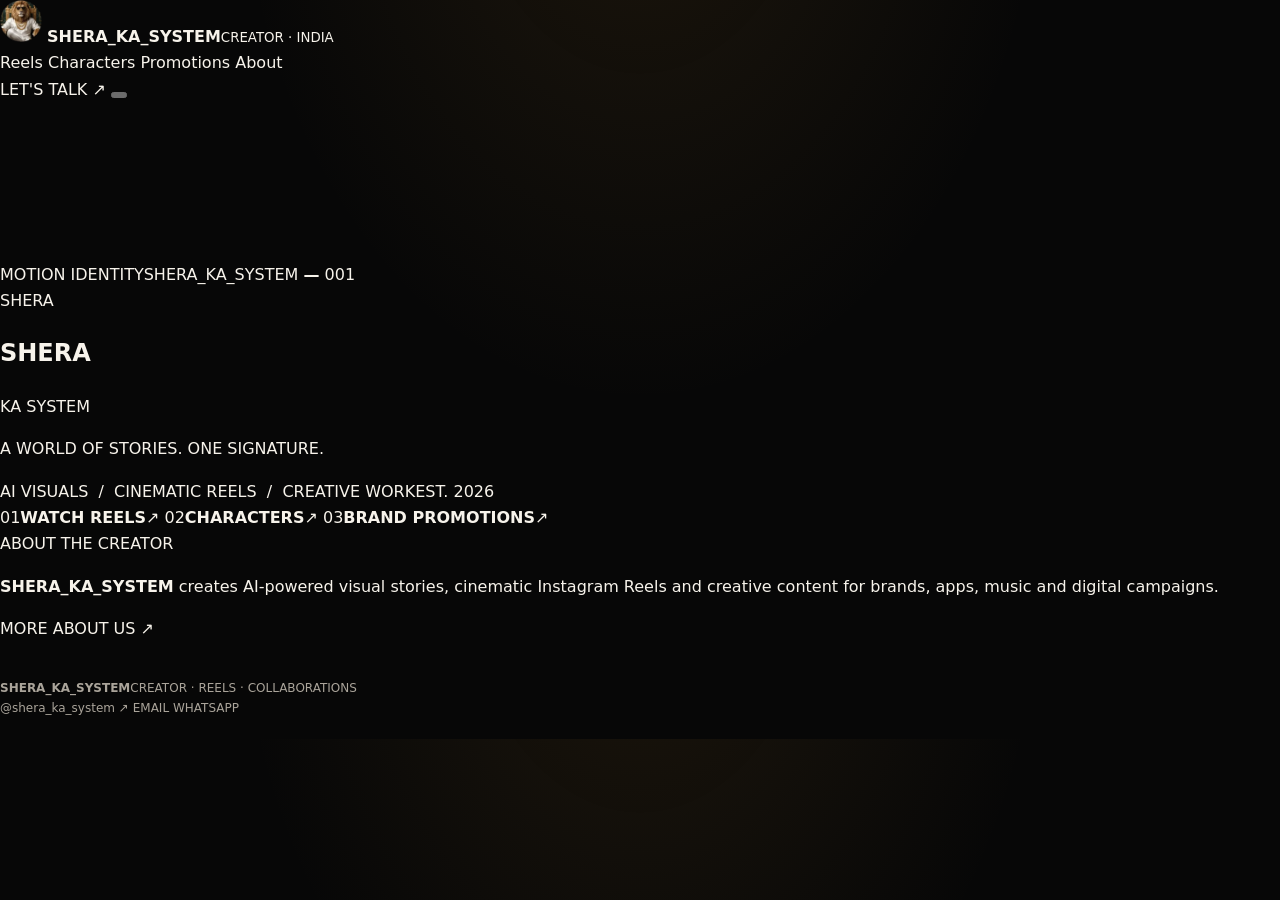
==== commit bef72844: "Simplify SHERA_KA_SYSTEM into cinematic wordmark video-stage design" ====
--- a/index.html
+++ b/index.html
@@ -1,65 +1,81 @@
 <!doctype html>
 <html lang="en-IN">
 <head>
-<meta charset="utf-8"><meta name="viewport" content="width=device-width,initial-scale=1"><meta name="theme-color" content="#080808">
-<title>SHERA_KA_SYSTEM | AI Reels, Creator Portfolio & Brand Campaigns</title>
-<meta name="description" content="Enter the SHERA_KA_SYSTEM creator world — AI-powered cinematic Reels, signature characters, visual storytelling and premium brand collaborations.">
-<meta name="keywords" content="SHERA_KA_SYSTEM, AI Reels creator, Instagram Reels India, cinematic AI videos, creator portfolio, sponsored Reels, brand promotions, Instagram Story promotions">
+<meta charset="utf-8">
+<meta name="viewport" content="width=device-width,initial-scale=1">
+<meta name="theme-color" content="#050505">
+<title>SHERA_KA_SYSTEM | Creator, Reels & Brand Promotions</title>
+<meta name="description" content="SHERA_KA_SYSTEM — AI cinematic Reels, creative video storytelling, signature characters and brand collaborations.">
+<meta name="keywords" content="SHERA_KA_SYSTEM, Shera Ka System, Instagram Reels, AI video creator, creator portfolio, brand promotions, sponsored Reels">
 <meta name="robots" content="index,follow,max-image-preview:large">
-<link rel="canonical" href="https://bhavishyarajputt83-web.github.io/sherakasystem.github.io/"><link rel="icon" href="favicon.svg" type="image/svg+xml"><link rel="stylesheet" href="style.css">
-<link rel="preload" as="image" href="shera-avatar.webp" type="image/webp">
-<meta property="og:type" content="website"><meta property="og:site_name" content="SHERA_KA_SYSTEM"><meta property="og:title" content="SHERA_KA_SYSTEM | AI Reels & Creator Portfolio"><meta property="og:description" content="Cinematic AI Reels, signature characters and premium creator collaborations."><meta property="og:url" content="https://bhavishyarajputt83-web.github.io/sherakasystem.github.io/"><meta property="og:image" content="https://bhavishyarajputt83-web.github.io/sherakasystem.github.io/shera-avatar.webp"><meta name="twitter:card" content="summary_large_image">
+<link rel="canonical" href="https://bhavishyarajputt83-web.github.io/sherakasystem.github.io/">
+<link rel="icon" href="favicon.svg" type="image/svg+xml">
+<link rel="stylesheet" href="style.css">
+<link rel="preload" as="image" href="shera-avatar.webp">
+<meta property="og:type" content="website">
+<meta property="og:site_name" content="SHERA_KA_SYSTEM">
+<meta property="og:title" content="SHERA_KA_SYSTEM | Creator & Reels">
+<meta property="og:description" content="AI cinematic Reels, creator storytelling and brand collaborations.">
+<meta property="og:url" content="https://bhavishyarajputt83-web.github.io/sherakasystem.github.io/">
+<meta property="og:image" content="https://bhavishyarajputt83-web.github.io/sherakasystem.github.io/shera-avatar.webp">
+<meta name="twitter:card" content="summary_large_image">
 <script type="application/ld+json">{"@context":"https://schema.org","@type":"Organization","name":"SHERA_KA_SYSTEM","url":"https://bhavishyarajputt83-web.github.io/sherakasystem.github.io/","sameAs":["https://www.instagram.com/shera_ka_system/"],"email":"rajputt7879@gmail.com","telephone":"+919634288445","contactPoint":{"@type":"ContactPoint","contactType":"brand collaborations","email":"rajputt7879@gmail.com","telephone":"+919634288445","availableLanguage":["English","Hindi"]}}</script>
 <meta name="google-site-verification" content="wHa4KWwN8XBIvuHJEiiMyDiGKYA9yV0DlLQHBcuSk1I">
 </head>
 <body>
-<div class="scroll-progress" aria-hidden="true"></div>
-<header class="topbar"><div class="wrap nav">
-<a class="brand" href="index.html"><span class="avatar-mark"><img class="brand-avatar" src="shera-avatar.webp" alt="SHERA_KA_SYSTEM" width="48" height="48"></span><span>SHERA_<b>KA</b>_SYSTEM</span></a>
-<button class="menu-toggle" type="button" aria-label="Open menu" aria-expanded="false"><span></span><span></span></button>
-<nav class="links" aria-label="Main navigation"><a class="active" href="index.html">Home</a><a href="shera-ka-system-kaun-hai.html">About</a><a href="shera-bhai-kaun-hai.html">Shera</a><a href="characters.html">Characters</a><a href="reels.html">Reels</a><a href="brand-promotions.html">Promotions</a><a href="contact.html">Contact</a></nav>
-</div></header>
+<header class="site-header">
+  <div class="header-inner">
+    <a class="identity" href="index.html" aria-label="SHERA_KA_SYSTEM Home">
+      <img src="shera-avatar.webp" alt="Shera logo" width="42" height="42">
+      <span class="identity-copy"><strong>SHERA_KA_SYSTEM</strong><small>CREATOR · INDIA</small></span>
+    </a>
+    <nav class="main-nav" aria-label="Main navigation">
+      <a href="reels.html">Reels</a>
+      <a href="characters.html">Characters</a>
+      <a href="brand-promotions.html">Promotions</a>
+      <a href="shera-ka-system-kaun-hai.html">About</a>
+    </nav>
+    <a class="header-contact" href="contact.html">LET'S TALK <span>↗</span></a>
+    <button class="nav-toggle" aria-label="Open navigation" aria-expanded="false"><span></span><span></span></button>
+  </div>
+</header>
+
 <main>
-<section class="hero hero-home"><div class="hero-noise"></div><div class="wrap hero-grid">
-<div class="hero-copy" data-reveal="up"><div class="eyebrow"><span class="eyebrow-dot"></span> DIGITAL CREATOR <i>/</i> AI VISUAL UNIVERSE</div>
-<h1>CREATE.<br><span class="outline-word">CAPTIVATE.</span><br><span class="gold">REPEAT.</span></h1>
-<p class="lead">Not just content. An entire visual experience. Welcome to <strong>SHERA_KA_SYSTEM</strong> — where AI-powered imagination meets cinematic Reels, bold characters and creative brand storytelling.</p>
-<div class="actions"><a class="btn primary magnetic" href="reels.html">Explore Reels <span>↗</span></a><a class="btn glass-btn" href="brand-promotions.html">Collaborate with us</a></div>
-<div class="hero-trust"><span><b>✦</b> AI-powered visuals</span><span><b>✦</b> Cinematic storytelling</span><span><b>✦</b> Brand campaigns</span></div>
-</div>
-<div class="hero-stage" data-reveal="zoom">
-<div class="stage-orbit orbit-one"></div><div class="stage-orbit orbit-two"></div><div class="stage-glow"></div>
-<div class="floating-chip chip-top"><span class="chip-pulse"></span> CREATIVE MODE <b>ON</b></div>
-<div class="portrait-frame" data-tilt><div class="portrait-sheen"></div><img src="shera-avatar.webp" alt="Shera — signature SHERA_KA_SYSTEM character" width="420" height="420"><div class="portrait-label"><span>THE SIGNATURE ICON</span><b>SHERA_KA_SYSTEM</b></div></div>
-<div class="floating-chip chip-bottom"><span class="equalizer"><i></i><i></i><i></i><i></i><i></i></span> VISUALS THAT HIT DIFFERENT</div>
-<div class="stage-star star-a">✦</div><div class="stage-star star-b">✧</div><div class="stage-star star-c">✦</div>
-</div>
-</div><div class="hero-bottom-line"><div class="wrap"><span>SCROLL TO EXPLORE</span><span class="scroll-line"></span><span>EST. CREATIVE ENERGY — INFINITE</span></div></div></section>
+  <section class="visual-stage" aria-label="SHERA_KA_SYSTEM cinematic brand intro">
+    <canvas class="stage-canvas" aria-hidden="true"></canvas>
+    <div class="stage-vignette"></div>
+    <div class="stage-topline"><span><i class="status-dot"></i> MOTION IDENTITY</span><span>SHERA_KA_SYSTEM <b>—</b> 001</span></div>
+    <div class="wordmark-wrap">
+      <div class="wordmark-reflection" aria-hidden="true">SHERA</div>
+      <h1 class="chrome-wordmark">SHERA</h1>
+      <div class="wordmark-sub">KA <span></span> SYSTEM</div>
+      <p class="stage-tagline">A WORLD OF STORIES. ONE SIGNATURE.</p>
+    </div>
+    <div class="stage-bottomline"><span>AI VISUALS&nbsp; / &nbsp;CINEMATIC REELS&nbsp; / &nbsp;CREATIVE WORK</span><span class="stage-index">EST. 2026</span></div>
+    <div class="light-sweep" aria-hidden="true"></div>
+  </section>
 
-<section class="ticker" aria-label="Creator specialties"><div class="ticker-track"><span>AI CINEMATIC REELS</span><b>✦</b><span>VISUAL STORYTELLING</span><b>✦</b><span>BRAND COLLABORATIONS</span><b>✦</b><span>CREATIVE CAMPAIGNS</span><b>✦</b><span>AI CINEMATIC REELS</span><b>✦</b><span>VISUAL STORYTELLING</span><b>✦</b><span>BRAND COLLABORATIONS</span><b>✦</b><span>CREATIVE CAMPAIGNS</span><b>✦</b></div></section>
+  <section class="quick-links" aria-label="Explore SHERA_KA_SYSTEM">
+    <a href="reels.html"><span class="quick-number">01</span><strong>WATCH REELS</strong><span class="quick-arrow">↗</span></a>
+    <a href="characters.html"><span class="quick-number">02</span><strong>CHARACTERS</strong><span class="quick-arrow">↗</span></a>
+    <a href="brand-promotions.html"><span class="quick-number">03</span><strong>BRAND PROMOTIONS</strong><span class="quick-arrow">↗</span></a>
+  </section>
 
-<section class="section intro-section"><div class="wrap intro-layout"><div data-reveal="left"><span class="kicker">A creator. A signature style.</span><h2>Built to make<br><span class="gold">you look twice.</span></h2></div><div data-reveal="right"><p class="intro-copy">SHERA_KA_SYSTEM is a digital creator brand focused on AI-generated Instagram Reels, cinematic character visuals, short-form entertainment and high-impact creative promotions. Every frame is designed to leave an impression.</p><a class="text-link" href="shera-ka-system-kaun-hai.html">Discover the creator identity <span>↗</span></a></div></div></section>
+  <section class="intro-strip">
+    <div class="intro-label">ABOUT THE CREATOR</div>
+    <p><strong>SHERA_KA_SYSTEM</strong> creates AI-powered visual stories, cinematic Instagram Reels and creative content for brands, apps, music and digital campaigns.</p>
+    <a href="shera-ka-system-kaun-hai.html">MORE ABOUT US ↗</a>
+  </section>
+</main>
 
-<section class="section explore-section"><div class="wrap"><div class="section-heading" data-reveal="up"><div><span class="kicker">Swipe through the universe</span><h2>Explore the <span class="gold">experience.</span></h2></div><div class="swipe-controls"><span class="swipe-hint">DRAG / SWIPE</span><button class="round-control" data-scroll-prev="experience-track" aria-label="Scroll previous">←</button><button class="round-control" data-scroll-next="experience-track" aria-label="Scroll next">→</button></div></div>
-<div class="swipe-track experience-track" id="experience-track" data-swipe-track>
-<a class="experience-card experience-reels" href="reels.html" data-tilt><div class="card-topline"><span>01 / WATCH</span><span class="card-open">↗</span></div><div class="experience-icon">▶</div><div><span class="card-mini">THE VIDEO ZONE</span><h3>Reels that<br><em>move you.</em></h3><p>Cinematic AI visuals, story moments and scroll-stopping edits.</p></div><span class="card-bottom">OPEN REELS <b>↗</b></span></a>
-<a class="experience-card experience-characters" href="characters.html" data-tilt><div class="card-topline"><span>02 / DISCOVER</span><span class="card-open">↗</span></div><div class="experience-icon">✦</div><div><span class="card-mini">THE SIGNATURE CAST</span><h3>Characters<br><em>with attitude.</em></h3><p>Meet the memorable faces of the SHERA_KA_SYSTEM world.</p></div><span class="card-bottom">MEET THE CAST <b>↗</b></span></a>
-<a class="experience-card experience-brand" href="brand-promotions.html" data-tilt><div class="card-topline"><span>03 / PARTNER</span><span class="card-open">↗</span></div><div class="experience-icon">✧</div><div><span class="card-mini">FOR BRANDS</span><h3>Make your<br><em>brand shine.</em></h3><p>Sponsored Reels, Stories and custom AI-powered campaigns.</p></div><span class="card-bottom">VIEW PROMOTIONS <b>↗</b></span></a>
-<a class="experience-card experience-contact" href="contact.html" data-tilt><div class="card-topline"><span>04 / CONNECT</span><span class="card-open">↗</span></div><div class="experience-icon">◎</div><div><span class="card-mini">LET'S CREATE</span><h3>Your next<br><em>big idea.</em></h3><p>Tell us about your product, campaign or creative vision.</p></div><span class="card-bottom">START A PROJECT <b>↗</b></span></a>
-</div><div class="track-progress"><span class="track-progress-fill" data-track-progress="experience-track"></span></div></div></section>
-
-<section class="section live-section"><div class="wrap live-layout"><div class="live-copy" data-reveal="left"><span class="kicker">Straight from Instagram</span><h2>The latest<br><span class="gold">visual stories.</span></h2><p>Want the real videos? Jump directly into the official Reels feed. No mock previews — just the actual content from SHERA_KA_SYSTEM.</p><a class="btn primary" href="https://www.instagram.com/shera_ka_system/reels/" target="_blank" rel="noopener noreferrer">Watch live on Instagram ↗</a><div class="live-note"><span class="live-dot"></span> OFFICIAL INSTAGRAM REELS FEED</div></div>
-<div class="phone-scene" data-reveal="zoom"><div class="phone-shadow"></div><div class="phone-device" data-tilt><div class="phone-island"></div><div class="phone-screen"><div class="phone-header"><span>◉</span><b>shera_ka_system</b><span>⋯</span></div><div class="phone-visual"><img src="shera-avatar.webp" alt="SHERA_KA_SYSTEM Reels profile" loading="lazy"><div class="phone-visual-overlay"><span class="phone-live-badge">REELS</span><span class="phone-play">▶</span><b>AI VISUALS. BIG ENERGY.</b></div></div><div class="phone-actions"><span>♡</span><span>◌</span><span>➤</span><span>▱</span></div><div class="phone-caption"><b>shera_ka_system</b> Cinematic stories. Creative energy. ✦</div><div class="phone-nav"><span>⌂</span><span>⌕</span><span>＋</span><span>♡</span><span>◉</span></div></div></div><div class="phone-float float-one">✦ AI STORYTELLING</div><div class="phone-float float-two">↗ NEW REELS</div></div></div></section>
-
-<section class="section services-section"><div class="wrap"><div class="section-heading" data-reveal="up"><div><span class="kicker">For brands & businesses</span><h2>Make your brand<br><span class="gold">impossible to ignore.</span></h2></div><p>Creative partnerships designed for short-form attention and memorable storytelling.</p></div><div class="service-grid">
-<article class="service-card" data-tilt><span class="service-no">01</span><div class="service-icon">🎬</div><h3>Sponsored Reels</h3><p>Short-form branded videos, product placements and original integrations.</p><span class="service-line"></span></article>
-<article class="service-card" data-tilt><span class="service-no">02</span><div class="service-icon">📲</div><h3>Story Promotions</h3><p>Instagram Story placements, announcements and campaign reminders.</p><span class="service-line"></span></article>
-<article class="service-card" data-tilt><span class="service-no">03</span><div class="service-icon">⚡</div><h3>Reel + Story Packs</h3><p>Combined deliverables to extend your message across placements.</p><span class="service-line"></span></article>
-<article class="service-card" data-tilt><span class="service-no">04</span><div class="service-icon">✨</div><h3>Custom AI Campaigns</h3><p>Creative visual concepts for products, apps, music and launches.</p><span class="service-line"></span></article>
-</div><div class="center-cta"><a class="btn glass-btn" href="brand-promotions.html">Explore all promotion options ↗</a></div></div></section>
-
-<section class="cta-section"><div class="cta-orb"></div><div class="wrap cta-inner" data-reveal="zoom"><span class="kicker">Your idea deserves a spotlight</span><h2>LET'S MAKE<br><span class="gold">SOMETHING ICONIC.</span></h2><p>Have a product, app, song or campaign? Let's build a creative collaboration that feels different.</p><div class="actions"><a class="btn primary" href="contact.html">Start a Collaboration ↗</a><a class="btn glass-btn" href="https://www.instagram.com/shera_ka_system/" target="_blank" rel="noopener noreferrer">Follow on Instagram</a></div></div></section>
-</main>
-<footer><div class="wrap footer-main"><div><a class="brand footer-brand" href="index.html"><span class="avatar-mark"><img class="brand-avatar" src="shera-avatar.webp" alt="" width="42" height="42"></span><span>SHERA_<b>KA</b>_SYSTEM</span></a><p class="footer-note">AI-powered entertainment, Instagram Reels and creator-led brand promotions.</p></div><div class="footer-links"><a href="reels.html">Reels</a><a href="characters.html">Characters</a><a href="brand-promotions.html">Promotions</a><a href="contact.html">Contact</a></div><div class="footer-contact"><a href="https://www.instagram.com/shera_ka_system/" target="_blank" rel="noopener noreferrer">@shera_ka_system ↗</a><a href="mailto:rajputt7879@gmail.com">rajputt7879@gmail.com</a><a href="tel:+919634288445">+91 96342 88445</a></div></div><div class="wrap copyright">© 2026 SHERA_KA_SYSTEM. All rights reserved.</div></footer>
+<footer class="site-footer">
+  <div class="footer-left"><strong>SHERA_KA_SYSTEM</strong><span>CREATOR · REELS · COLLABORATIONS</span></div>
+  <div class="footer-right">
+    <a href="https://www.instagram.com/shera_ka_system/" target="_blank" rel="noopener noreferrer">@shera_ka_system ↗</a>
+    <a href="mailto:rajputt7879@gmail.com">EMAIL</a>
+    <a href="https://wa.me/919634288445" target="_blank" rel="noopener noreferrer">WHATSAPP</a>
+  </div>
+</footer>
 <script src="effects.js" defer></script>
-</body></html>+</body>
+</html>
--- a/style.css
+++ b/style.css
@@ -14,3 +14,140 @@
 footer{padding:37px 0 20px;color:var(--muted);font-size:12px;background:#070707}.footer-main{display:grid;grid-template-columns:1.2fr .8fr .9fr;gap:35px;padding-bottom:28px;border-bottom:1px solid var(--line)}.footer-brand{color:var(--text)}.footer-note{max-width:360px;color:var(--muted);font-size:12px}.footer-links,.footer-contact{display:flex;flex-direction:column;gap:10px}.footer-links a,.footer-contact a{color:#c9c1b4}.footer-contact a:first-child{color:var(--gold2);font-weight:800}.copyright{text-align:center;padding-top:17px;color:#756f65;font-size:10px}
 @media(max-width:920px){.nav{align-items:flex-start;flex-direction:column;padding:12px 0}.links{gap:13px}.hero-grid{grid-template-columns:1fr .7fr;gap:15px}.service-grid{grid-template-columns:repeat(2,1fr)}.feature-grid{grid-template-columns:1fr 1fr}.feature-large{grid-column:span 2}.character-grid{grid-template-columns:repeat(2,1fr)}}
 @media(max-width:680px){.wrap{width:min(100% - 30px,560px)}.nav{gap:12px}.links{gap:9px 13px;font-size:11px}.hero{padding:55px 0 50px}.hero-grid{grid-template-columns:1fr;text-align:center}.hero-copy .lead{margin:auto}.hero-tags,.actions{justify-content:center}.hero-visual{min-height:280px}.hero-visual img{width:210px}.visual-ring{width:260px;height:260px}.visual-caption{bottom:-3px}.section{padding:55px 0}.intro-layout,.feature-grid,.service-grid,.character-grid,.reel-grid,.promo-grid,.contact-grid,.footer-main{grid-template-columns:1fr}.feature-large{grid-column:auto}.section-head,.reel-band-inner,.creator-cta-inner{display:block}.section-head>p{max-width:none}.reel-actions{margin-top:24px}.creator-cta .actions{margin-top:24px}.page-main{padding-top:28px}.article{padding:20px}.footer-main{gap:22px}}
+
+
+
+/* ===== SHERA_KA_SYSTEM cinematic interaction layer ===== */
+:root{--gold:#e3bd70;--gold2:#ffe2a0;--gold-deep:#8f6428;--ink:#050505;--glass:rgba(255,255,255,.055);--glass-line:rgba(255,225,166,.18)}
+html{scroll-behavior:smooth;scroll-padding-top:100px}
+body{background:radial-gradient(ellipse at 50% -25%,rgba(176,126,48,.13),transparent 45%),#070707;overflow-x:hidden}
+::selection{background:#d6aa58;color:#130e07}
+a,button{-webkit-tap-highlight-color:transparent}
+.topbar{background:rgba(5,5,5,.72);border-bottom:1px solid rgba(255,225,166,.1);box-shadow:0 12px 40px rgba(0,0,0,.2)}
+.nav{min-height:82px}
+.brand{font-size:12px;letter-spacing:.16em}
+.links a{position:relative;padding:8px 0}
+.links a:after{content:"";position:absolute;left:0;bottom:0;width:0;height:1px;background:var(--gold);transition:width .28s}
+.links a:hover:after,.links a.active:after{width:100%}
+.links a.active{color:var(--gold2)}
+.menu-toggle{display:none}
+.scroll-progress{position:fixed;top:0;left:0;width:0;height:2px;background:linear-gradient(90deg,#7e551f,#ffe2a0);z-index:120;box-shadow:0 0 12px rgba(227,189,112,.7)}
+/* Cinematic loader */
+.site-loader{position:fixed;inset:0;z-index:1000;display:grid;place-items:center;background:radial-gradient(circle at 50% 42%,#261b0d,#090909 56%,#030303);opacity:1;visibility:visible;transition:opacity .65s ease,visibility .65s ease}
+.site-loader.is-done{opacity:0;visibility:hidden;pointer-events:none}
+.loader-core{display:flex;align-items:center;flex-direction:column;gap:18px;text-align:center}
+.loader-emblem{position:relative;width:96px;height:96px;border:1px solid rgba(255,225,166,.5);border-radius:50%;display:grid;place-items:center;box-shadow:0 0 45px rgba(198,144,59,.18),inset 0 0 28px rgba(198,144,59,.12);animation:loaderFloat 2.2s ease-in-out infinite}
+.loader-emblem:before,.loader-emblem:after{content:"";position:absolute;inset:-8px;border:1px solid rgba(255,225,166,.24);border-radius:50%;border-top-color:var(--gold2);animation:loaderSpin 2.2s linear infinite}
+.loader-emblem:after{inset:-17px;border-color:transparent rgba(255,225,166,.18) transparent rgba(255,225,166,.18);animation-direction:reverse;animation-duration:3.4s}
+.loader-emblem img{width:68px;height:68px;object-fit:cover;border-radius:50%}
+.loader-wordmark{font-size:12px;letter-spacing:.28em;font-weight:900;color:#f4dfb6}
+.loader-status{font-size:9px;color:#9d8b6e;letter-spacing:.26em;text-transform:uppercase}
+.loader-line{width:155px;height:2px;background:rgba(255,255,255,.1);overflow:hidden}
+.loader-line span{display:block;width:45%;height:100%;background:linear-gradient(90deg,transparent,var(--gold2),transparent);animation:loaderSweep 1.1s ease-in-out infinite}
+@keyframes loaderSpin{to{transform:rotate(360deg)}}@keyframes loaderFloat{50%{transform:translateY(-7px)}}@keyframes loaderSweep{to{transform:translateX(240%)}} 
+/* Scroll reveal */
+.motion-ready [data-reveal]{opacity:0;transform:translate3d(0,28px,0);transition:opacity .8s ease,transform .8s cubic-bezier(.2,.75,.2,1)}
+.motion-ready [data-reveal="left"]{transform:translate3d(-38px,0,0)}
+.motion-ready [data-reveal="right"]{transform:translate3d(38px,0,0)}
+.motion-ready [data-reveal="zoom"]{transform:translate3d(0,18px,0) scale(.94)}
+.motion-ready [data-reveal].is-visible{opacity:1;transform:translate3d(0,0,0) scale(1)}
+/* Hero 3D */
+.hero-home{padding:56px 0 0;min-height:670px;background:radial-gradient(ellipse at 72% 48%,rgba(189,137,58,.17),transparent 38%),radial-gradient(ellipse at 12% 5%,rgba(110,77,35,.14),transparent 35%),linear-gradient(120deg,#070707,#11100d 65%,#080808);isolation:isolate}
+.hero-noise{position:absolute;inset:0;z-index:-1;opacity:.15;pointer-events:none;background-image:url("data:image/svg+xml,%3Csvg viewBox='0 0 180 180' xmlns='http://www.w3.org/2000/svg'%3E%3Cfilter id='n'%3E%3CfeTurbulence type='fractalNoise' baseFrequency='.85' numOctaves='3' stitchTiles='stitch'/%3E%3C/filter%3E%3Crect width='100%25' height='100%25' filter='url(%23n)' opacity='.24'/%3E%3C/svg%3E")}
+.hero-grid{min-height:570px;grid-template-columns:1.08fr .92fr;gap:28px}
+.hero-copy{position:relative;z-index:3;padding:32px 0 55px}
+.eyebrow{display:inline-flex;align-items:center;gap:10px;font-size:9px;letter-spacing:.24em;color:#cdb27b}
+.eyebrow i{font-style:normal;color:#64502e}
+.eyebrow-dot,.live-dot{width:7px;height:7px;border-radius:50%;background:#d6b368;display:inline-block;box-shadow:0 0 12px #d6b368;animation:dotPulse 1.8s ease-in-out infinite}
+@keyframes dotPulse{50%{opacity:.35;transform:scale(.72)}}
+.hero h1{font-family:Georgia,"Times New Roman",serif;font-size:clamp(57px,7.5vw,106px);letter-spacing:-.06em;line-height:.91;margin:27px 0 24px;text-shadow:0 12px 40px rgba(0,0,0,.35)}
+.outline-word{-webkit-text-stroke:1px rgba(255,226,160,.74);color:transparent;text-shadow:none}
+.hero .lead{font-size:16px;max-width:560px;color:#c4b9a5;line-height:1.85}
+.hero .lead strong{color:#fff1d2}
+.btn{position:relative;overflow:hidden;border-radius:7px;padding:14px 22px}
+.primary{background:linear-gradient(115deg,#f6dda3,#c3974c 55%,#9b6c2e);box-shadow:0 10px 25px rgba(167,118,43,.17);color:#171006}
+.primary:before{content:"";position:absolute;top:-80%;left:-35%;width:24%;height:260%;transform:rotate(25deg);background:rgba(255,255,255,.28);transition:left .55s}
+.primary:hover:before{left:125%}
+.glass-btn{border:1px solid rgba(255,225,166,.3);background:rgba(255,255,255,.035);color:#f2ddb4;backdrop-filter:blur(12px)}
+.hero-trust{display:flex;gap:17px;flex-wrap:wrap;margin-top:31px;color:#938874;font-size:10px;letter-spacing:.04em}
+.hero-trust b{color:var(--gold);padding-right:4px}
+.hero-stage{position:relative;min-height:525px;display:grid;place-items:center;perspective:1100px;isolation:isolate}
+.stage-glow{position:absolute;width:64%;height:65%;border-radius:50%;background:rgba(183,124,42,.17);filter:blur(85px);z-index:-2;animation:glowBreath 5s ease-in-out infinite}
+@keyframes glowBreath{50%{transform:scale(1.25);opacity:.55}}
+.stage-orbit{position:absolute;border:1px solid rgba(255,224,170,.2);border-radius:50%;transform:rotateX(68deg) rotateZ(-28deg)}
+.orbit-one{width:470px;height:470px;animation:orbitTurn 28s linear infinite}
+.orbit-two{width:550px;height:550px;border-style:dashed;border-color:rgba(255,224,170,.1);animation:orbitTurn 42s linear infinite reverse}
+@keyframes orbitTurn{to{transform:rotateX(68deg) rotateZ(332deg)}}
+.portrait-frame{position:relative;width:min(370px,76%);aspect-ratio:.88;transform-style:preserve-3d;border-radius:46% 46% 24px 24px;overflow:hidden;border:1px solid rgba(255,224,170,.42);background:linear-gradient(145deg,#312514,#100d08 60%,#292015);box-shadow:22px 35px 75px rgba(0,0,0,.62),inset 0 0 60px rgba(255,220,150,.08);animation:portraitFloat 6s ease-in-out infinite}
+@keyframes portraitFloat{50%{transform:translateY(-13px) rotateY(-3deg)}}
+.portrait-frame:before{content:"";position:absolute;inset:10px;border:1px solid rgba(255,225,166,.18);border-radius:46% 46% 18px 18px;z-index:2;pointer-events:none}
+.portrait-frame img{width:100%;height:100%;object-fit:cover;object-position:center;transform:scale(1.08);filter:saturate(.9) contrast(1.07)}
+.portrait-sheen{position:absolute;inset:-100% -50%;z-index:3;pointer-events:none;background:linear-gradient(110deg,transparent 42%,rgba(255,232,186,.16) 49%,transparent 56%);animation:sheenPass 7s ease-in-out infinite}
+@keyframes sheenPass{0%,35%{transform:translateX(-35%)}75%,100%{transform:translateX(45%)}}
+.portrait-label{position:absolute;z-index:4;bottom:18px;left:18px;right:18px;padding:13px 15px;background:rgba(7,7,7,.65);border:1px solid rgba(255,225,166,.2);backdrop-filter:blur(16px);display:flex;flex-direction:column;gap:4px}
+.portrait-label span{font-size:8px;letter-spacing:.22em;color:#c5a66c}.portrait-label b{font-size:12px;letter-spacing:.15em;color:#fff1d0}
+.floating-chip{position:absolute;z-index:5;padding:11px 14px;background:rgba(15,13,9,.75);border:1px solid rgba(255,225,166,.24);backdrop-filter:blur(18px);border-radius:5px;color:#c8b58d;font-size:8px;letter-spacing:.18em;box-shadow:0 12px 38px rgba(0,0,0,.32)}
+.chip-top{top:17%;right:0;animation:chipDrift 5s ease-in-out infinite}.chip-bottom{bottom:16%;left:-1%;animation:chipDrift 6s ease-in-out infinite reverse}.floating-chip b{color:var(--gold2)}
+.chip-pulse{width:6px;height:6px;background:#b8d28e;border-radius:50%;display:inline-block;margin-right:7px;box-shadow:0 0 10px #b8d28e}
+@keyframes chipDrift{50%{transform:translateY(-9px)}}
+.equalizer{display:inline-flex;align-items:center;gap:2px;height:10px;margin-right:7px}.equalizer i{width:2px;background:var(--gold);height:5px;animation:eq .8s ease-in-out infinite alternate}.equalizer i:nth-child(2){animation-delay:.2s}.equalizer i:nth-child(3){height:10px}.equalizer i:nth-child(4){animation-delay:.35s}.equalizer i:nth-child(5){animation-delay:.1s}@keyframes eq{to{height:10px}}
+.stage-star{position:absolute;color:var(--gold2);text-shadow:0 0 24px rgba(255,214,140,.6);animation:starFloat 4s ease-in-out infinite}.star-a{font-size:34px;top:18%;left:11%}.star-b{font-size:42px;right:8%;bottom:23%;animation-delay:1s}.star-c{font-size:17px;bottom:13%;left:22%;animation-delay:2s}@keyframes starFloat{50%{transform:translateY(-14px) rotate(45deg);opacity:.5}}
+.hero-bottom-line{border-top:1px solid rgba(255,225,166,.1);padding:14px 0}.hero-bottom-line .wrap{display:flex;align-items:center;gap:18px;font-size:8px;letter-spacing:.22em;color:#83765e}.scroll-line{height:1px;flex:1;background:linear-gradient(90deg,rgba(227,189,112,.55),transparent)}
+.ticker{overflow:hidden;border-bottom:1px solid var(--line);background:#0b0a08}.ticker-track{display:flex;align-items:center;gap:33px;width:max-content;padding:15px 0;animation:tickerRun 32s linear infinite}.ticker-track span{font-size:9px;letter-spacing:.24em;font-weight:850;color:#b6a17a}.ticker-track b{color:#826331;font-size:13px}@keyframes tickerRun{to{transform:translateX(-50%)}}
+.section{padding:88px 0;border-bottom:1px solid rgba(255,225,166,.09)}
+.intro-section{background:linear-gradient(90deg,#0c0b09,#090909)}.intro-layout{gap:80px}.intro-layout h2{font-size:clamp(36px,5vw,58px)}.intro-copy{font-size:15px;color:#bdb3a1;line-height:2}
+.section-heading{display:flex;align-items:end;justify-content:space-between;gap:28px;margin-bottom:29px}.section-heading h2{font-size:clamp(33px,4.5vw,54px);margin:10px 0 0}.section-heading>p{max-width:360px;color:var(--muted);font-size:13px}
+.swipe-controls{display:flex;align-items:center;gap:8px}.swipe-hint{font-size:8px;letter-spacing:.2em;color:#9b8c6b;margin-right:8px}
+.round-control{width:39px;height:39px;display:grid;place-items:center;border:1px solid rgba(255,225,166,.24);border-radius:50%;background:rgba(255,255,255,.035);color:var(--gold2);font-size:15px;cursor:pointer;transition:background .2s,transform .2s}.round-control:hover{background:rgba(227,189,112,.16);transform:translateY(-2px)}
+.swipe-track{display:flex;gap:18px;overflow-x:auto;overscroll-behavior-x:contain;scroll-snap-type:x mandatory;scroll-behavior:smooth;padding:8px 4px 22px;scrollbar-width:none;cursor:grab;perspective:1200px}.swipe-track::-webkit-scrollbar{display:none}.swipe-track.is-dragging{cursor:grabbing;scroll-snap-type:none;scroll-behavior:auto;user-select:none}
+.experience-card{flex:0 0 clamp(270px,30vw,360px);min-height:390px;position:relative;overflow:hidden;padding:22px;display:flex;flex-direction:column;justify-content:space-between;scroll-snap-align:start;border:1px solid rgba(255,225,166,.2);border-radius:13px;background:#14110c;transform-style:preserve-3d;box-shadow:0 22px 55px rgba(0,0,0,.26);transition:border-color .35s,box-shadow .35s}
+.experience-card:before{content:"";position:absolute;inset:0;background:radial-gradient(circle at 85% 18%,rgba(231,188,105,.2),transparent 34%),linear-gradient(155deg,rgba(255,255,255,.055),transparent 43%);pointer-events:none}
+.experience-card:after{content:"";position:absolute;right:-65px;bottom:-90px;width:220px;height:220px;border:1px solid rgba(255,225,166,.16);border-radius:50%;box-shadow:0 0 0 20px rgba(255,225,166,.025),0 0 0 44px rgba(255,225,166,.02);transition:transform .8s}
+.experience-card:hover{border-color:rgba(255,225,166,.5);box-shadow:0 30px 75px rgba(0,0,0,.42)}.experience-card:hover:after{transform:scale(1.2) rotate(35deg)}
+.experience-reels{background:radial-gradient(ellipse at 80% 25%,#4b2f13,#15110a 52%,#090909)}.experience-characters{background:radial-gradient(ellipse at 78% 15%,#4b3620,#15110a 54%,#090909)}.experience-brand{background:radial-gradient(ellipse at 80% 20%,#3c301a,#11110d 54%,#090909)}.experience-contact{background:radial-gradient(ellipse at 80% 20%,#3e321d,#13110c 54%,#090909)}
+.card-topline,.card-bottom{position:relative;z-index:2;display:flex;justify-content:space-between;align-items:center;font-size:8px;letter-spacing:.2em;color:#c7b48c}.card-open{font-size:18px;color:#f1d18b}.experience-icon{position:relative;z-index:2;display:grid;place-items:center;width:52px;height:52px;border:1px solid rgba(255,225,166,.3);border-radius:50%;font-size:18px;color:var(--gold2);background:rgba(255,255,255,.04);box-shadow:0 0 35px rgba(217,173,85,.12)}
+.card-mini{font-size:8px;letter-spacing:.2em;color:#c4a46c}.experience-card h3{font-family:Georgia,serif;font-weight:400;font-size:39px;line-height:1.04;margin:12px 0;color:#fff1d3}.experience-card h3 em{font-style:italic;color:var(--gold)}.experience-card p{max-width:260px;color:#b3a995;font-size:12px;line-height:1.8}.card-bottom{padding-top:14px;border-top:1px solid rgba(255,225,166,.18)}.card-bottom b{font-size:16px;color:var(--gold2)}
+.track-progress{width:100%;height:2px;background:rgba(255,255,255,.1);overflow:hidden}.track-progress-fill{display:block;width:20%;height:100%;background:linear-gradient(90deg,#987035,#ffe2a0);transition:width .18s}
+.live-section{background:radial-gradient(ellipse at 75% 50%,rgba(184,130,47,.12),transparent 35%),#0a0907}.live-layout{display:grid;grid-template-columns:.9fr 1.1fr;align-items:center;gap:65px}.live-copy h2{font-size:clamp(38px,5.2vw,62px)}.live-copy p{max-width:440px;color:#bcb2a1;line-height:1.9;font-size:14px;margin-bottom:25px}.live-note{font-size:8px;letter-spacing:.2em;color:#938260;margin-top:25px}.phone-scene{position:relative;min-height:555px;display:grid;place-items:center;perspective:1400px}.phone-shadow{position:absolute;bottom:25px;width:310px;height:60px;background:rgba(0,0,0,.7);filter:blur(27px);border-radius:50%}
+.phone-device{position:relative;width:266px;height:520px;padding:9px;border:1px solid #716044;border-radius:36px;background:linear-gradient(135deg,#46413b,#0a0a0a 26%,#272018 78%,#645039);box-shadow:24px 34px 75px rgba(0,0,0,.65),inset 0 0 0 1px rgba(255,255,255,.14);transform-style:preserve-3d;animation:phoneFloat 6s ease-in-out infinite}
+@keyframes phoneFloat{50%{transform:translateY(-12px) rotateY(-5deg) rotateX(2deg)}}
+.phone-screen{width:100%;height:100%;overflow:hidden;border-radius:28px;background:#090909;position:relative}.phone-island{position:absolute;z-index:5;top:13px;left:50%;transform:translateX(-50%);width:82px;height:19px;border-radius:999px;background:#020202}.phone-header{height:54px;padding:22px 13px 5px;display:flex;justify-content:space-between;align-items:center;color:#f3e7cf;font-size:10px}.phone-header span{font-size:15px}.phone-header b{letter-spacing:.04em}.phone-visual{height:340px;position:relative;overflow:hidden;background:radial-gradient(circle at 50% 38%,#77572e,#1a140d 65%,#080808)}.phone-visual img{width:100%;height:100%;object-fit:cover;filter:saturate(.85) contrast(1.1);opacity:.87;transform:scale(1.08);animation:phoneZoom 11s ease-in-out infinite alternate}@keyframes phoneZoom{to{transform:scale(1.2) translateY(-7px)}}
+.phone-visual-overlay{position:absolute;inset:0;display:flex;flex-direction:column;justify-content:space-between;padding:18px 13px;background:linear-gradient(180deg,rgba(0,0,0,.12),transparent 30%,rgba(0,0,0,.55))}.phone-live-badge{align-self:flex-start;padding:5px 8px;background:#c53e35;color:white;border-radius:3px;font-size:8px;letter-spacing:.16em}.phone-play{position:absolute;top:45%;left:50%;transform:translate(-50%,-50%);width:52px;height:52px;border:1px solid rgba(255,238,203,.65);border-radius:50%;display:grid;place-items:center;background:rgba(0,0,0,.3);backdrop-filter:blur(8px);color:white;padding-left:3px}.phone-visual-overlay b{font-family:Georgia,serif;font-size:22px;line-height:1.06;color:#fff1d3;text-shadow:0 3px 18px #000}
+.phone-actions{height:31px;display:flex;justify-content:space-around;align-items:center;color:#e4d3ae;font-size:17px}.phone-caption{padding:1px 12px;color:#aaa08e;font-size:8px}.phone-caption b{color:#f1dfbd;margin-right:4px}.phone-nav{position:absolute;bottom:0;width:100%;height:39px;border-top:1px solid rgba(255,255,255,.12);display:flex;align-items:center;justify-content:space-around;color:#cabb9d;font-size:15px}
+.phone-float{position:absolute;padding:11px 13px;border:1px solid rgba(255,225,166,.23);border-radius:4px;background:rgba(13,11,8,.8);backdrop-filter:blur(15px);color:#d9bf8c;font-size:8px;letter-spacing:.18em;box-shadow:0 15px 30px rgba(0,0,0,.3);z-index:5}.float-one{top:17%;left:2%;transform:rotate(-7deg)}.float-two{bottom:16%;right:1%;transform:rotate(5deg)}
+.services-section{background:linear-gradient(180deg,#0b0a08,#090909)}.service-grid{display:grid;grid-template-columns:repeat(4,1fr);gap:14px;perspective:1000px}.service-card{position:relative;overflow:hidden;padding:25px 21px;min-height:240px;border:1px solid rgba(255,225,166,.17);border-radius:11px;background:linear-gradient(145deg,rgba(40,33,22,.75),rgba(13,13,12,.94));transform-style:preserve-3d;transition:border-color .3s,background .3s}.service-card:before{content:"";position:absolute;inset:0;background:linear-gradient(120deg,transparent 20%,rgba(255,227,174,.055),transparent 65%);transform:translateX(-100%);transition:transform .7s}.service-card:hover:before{transform:translateX(100%)}.service-card:hover{border-color:rgba(255,225,166,.45)}
+.service-no{position:absolute;right:17px;top:13px;color:rgba(227,189,112,.45);font-family:Georgia,serif;font-size:24px}.service-icon{font-size:29px;margin:18px 0 13px;filter:drop-shadow(0 5px 12px rgba(227,189,112,.2))}.service-card h3{font-family:Georgia,serif;color:#f4dfb5;font-size:18px;margin:0 0 9px}.service-card p{color:#a9a08f;font-size:11px;line-height:1.8}.service-line{position:absolute;bottom:0;left:0;width:0;height:2px;background:var(--gold);transition:width .5s}.service-card:hover .service-line{width:100%}
+.cta-section{position:relative;overflow:hidden;padding:100px 0;text-align:center;background:radial-gradient(ellipse at 50% 70%,rgba(172,119,42,.22),transparent 48%),linear-gradient(160deg,#12100c,#060606)}.cta-orb{position:absolute;width:500px;height:500px;left:50%;top:50%;transform:translate(-50%,-50%);border:1px solid rgba(255,225,166,.11);border-radius:50%;box-shadow:0 0 0 38px rgba(255,225,166,.018),0 0 0 85px rgba(255,225,166,.012)}.cta-inner{position:relative;z-index:2}.cta-inner h2{font-family:Georgia,serif;font-size:clamp(42px,7vw,78px);line-height:.98;letter-spacing:-.05em;margin:20px 0}.cta-inner p{color:#b8ae9c;max-width:550px;margin:0 auto}.cta-inner .actions{justify-content:center}
+.footer-main{padding-bottom:27px}.copyright{letter-spacing:.1em;text-transform:uppercase}
+/* Reels Studio */
+.reels-main{overflow:hidden}.reels-hero{position:relative;overflow:hidden;padding:96px 0 84px;background:radial-gradient(ellipse at 80% 45%,rgba(187,130,49,.22),transparent 34%),linear-gradient(130deg,#080808,#15110b 68%,#080808)}.reels-hero h1{font-family:Georgia,serif;font-size:clamp(48px,7vw,88px);line-height:.98;letter-spacing:-.05em;margin:22px 0}.reels-hero .lead{max-width:670px;color:#bbb09a}.reels-hero-orb{position:absolute;right:8%;top:-190px;width:560px;height:560px;border:1px solid rgba(255,225,166,.1);border-radius:50%;box-shadow:0 0 0 35px rgba(255,225,166,.025),0 0 0 85px rgba(255,225,166,.016);pointer-events:none}
+.reel-studio{background:#090908}.reel-deck{padding-top:8px}.reel-tile{position:relative;isolation:isolate;flex:0 0 clamp(250px,25vw,310px);height:465px;overflow:hidden;scroll-snap-align:start;border-radius:12px;border:1px solid rgba(255,225,166,.21);background:#19140c;box-shadow:0 20px 55px rgba(0,0,0,.4);transform-style:preserve-3d;transition:transform .35s,border-color .3s}.reel-tile:hover{border-color:rgba(255,225,166,.55)}
+.reel-tile-bg{position:absolute;inset:0;z-index:-2;overflow:hidden;background:radial-gradient(circle at 50% 30%,#79592e,#17120b 58%,#050505)}.reel-tile-bg:after{content:"";position:absolute;inset:0;background:linear-gradient(180deg,rgba(0,0,0,.25),transparent 30%,rgba(0,0,0,.88) 100%)}.reel-tile-bg img{width:100%;height:100%;object-fit:cover;opacity:.7;filter:saturate(.8) contrast(1.12);transform:scale(1.05);transition:transform .8s}.reel-tile:hover .reel-tile-bg img{transform:scale(1.16)}
+.tile-two .reel-tile-bg{background:radial-gradient(circle at 50% 25%,#55411d,#111 66%)}.tile-three .reel-tile-bg{background:radial-gradient(circle at 50% 25%,#3c2e48,#100e12 65%)}.tile-four .reel-tile-bg{background:radial-gradient(circle at 50% 25%,#274435,#0b100c 65%)}
+.reel-index{position:absolute;top:18px;left:18px;font-size:8px;letter-spacing:.18em;color:#f2d9a6}.reel-tile-play{position:absolute;top:44%;left:50%;transform:translate(-50%,-50%);width:58px;height:58px;border:1px solid rgba(255,225,166,.55);border-radius:50%;display:grid;place-items:center;color:#f7e6c6;background:rgba(0,0,0,.25);backdrop-filter:blur(9px);box-shadow:0 0 40px rgba(226,184,93,.15);padding-left:3px}
+.reel-tile-info{position:absolute;bottom:22px;left:20px;right:20px}.reel-tile-info>span{color:#d1b57e;font-size:8px;letter-spacing:.2em}.reel-tile-info h3{font-family:Georgia,serif;font-size:37px;line-height:1.02;font-weight:400;color:#fff0d2;margin:10px 0 22px}.reel-tile-info b{font-size:8px;letter-spacing:.15em;color:#d7bd87}.reel-disclaimer{font-size:10px;color:#817762;margin-top:15px}
+.reel-live-band{background:linear-gradient(110deg,#18130b,#0b0b09)}.live-band-inner{display:flex;align-items:center;justify-content:space-between;gap:35px}.live-band-inner p{color:#b8ae9b;max-width:570px;font-size:13px}
+/* Generic inner page polish */
+.page-main{min-height:60vh}.page-hero{padding:58px 0 38px}.page-hero h1{letter-spacing:-.035em}.article,.contact-form,.contact-box,.promo-card,.character-card,.reel-card{box-shadow:0 20px 60px rgba(0,0,0,.18);backdrop-filter:blur(12px)}.article h2{font-size:25px}.article p{line-height:1.9}.contact-form input,.contact-form select,.contact-form textarea{border-color:rgba(255,225,166,.2);background:#090908}.promo-card{transition:transform .3s,border-color .3s}.promo-card:hover{transform:translateY(-5px);border-color:rgba(255,225,166,.4)}
+/* 3D tilt is activated by effects.js */
+[data-tilt]{transform-style:preserve-3d;will-change:transform}
+[data-tilt] .experience-icon,[data-tilt] .service-icon{transform:translateZ(25px)}
+@media(max-width:900px){.hero-grid{grid-template-columns:1fr .8fr}.hero h1{font-size:clamp(54px,8vw,84px)}.service-grid{grid-template-columns:repeat(2,1fr)}.links{gap:12px}.experience-card{flex-basis:320px}}
+@media(max-width:680px){
+ .nav{position:relative;min-height:72px;align-items:center;flex-direction:row;padding:10px 0}.brand{font-size:11px}.brand .avatar-mark{width:42px;height:42px;min-width:42px}
+ .menu-toggle{display:flex;flex-direction:column;justify-content:center;gap:6px;width:42px;height:42px;border:1px solid rgba(255,225,166,.24);border-radius:7px;background:rgba(255,255,255,.04);color:white;cursor:pointer}.menu-toggle span{display:block;width:16px;height:1px;background:var(--gold2);margin:auto;transition:transform .25s}
+ .menu-toggle[aria-expanded="true"] span:first-child{transform:translateY(3.5px) rotate(45deg)}.menu-toggle[aria-expanded="true"] span:last-child{transform:translateY(-3.5px) rotate(-45deg)}
+ .nav .links{display:none;position:absolute;top:calc(100% + 1px);left:-15px;right:-15px;padding:18px 22px 22px;background:rgba(8,8,8,.97);border-bottom:1px solid var(--line);box-shadow:0 20px 35px rgba(0,0,0,.35);flex-direction:column;gap:8px;font-size:13px}
+ .nav .links.is-open{display:flex}.nav .links a{padding:9px 0}
+ .hero-home{padding-top:28px}.hero-grid{grid-template-columns:1fr;gap:0}.hero-copy{padding:35px 0 5px;text-align:center}.hero h1{font-size:clamp(55px,15vw,82px);margin:22px 0}.hero .lead{font-size:14px;margin:auto}.hero-trust{justify-content:center;gap:10px 14px;font-size:9px}.hero .actions{justify-content:center}
+ .hero-stage{min-height:440px;margin-top:10px}.portrait-frame{width:min(300px,72%);aspect-ratio:.9}.orbit-one{width:350px;height:350px}.orbit-two{width:410px;height:410px}.chip-top{right:0;top:14%}.chip-bottom{left:0;bottom:12%}.stage-star.star-a{left:8%}
+ .hero-bottom-line .wrap{font-size:7px;gap:8px}.ticker-track{gap:20px}.ticker-track span{font-size:8px}
+ .section{padding:62px 0}.intro-layout{grid-template-columns:1fr;gap:16px}.intro-layout h2{font-size:42px}.section-heading{align-items:flex-start;flex-direction:column;gap:16px}.section-heading h2{font-size:39px}.swipe-controls{align-self:stretch;justify-content:flex-end}.swipe-hint{margin-right:auto}
+ .experience-card{flex-basis:82vw;min-height:360px}.live-layout{grid-template-columns:1fr;gap:10px}.live-copy{text-align:center}.live-copy p{margin-left:auto;margin-right:auto;font-size:13px}.live-copy .btn{margin:auto}.phone-scene{min-height:515px}.phone-device{width:245px;height:490px}.phone-visual{height:315px}.phone-float.float-one{left:0}.phone-float.float-two{right:0}
+ .service-grid{grid-template-columns:1fr 1fr;gap:9px}.service-card{min-height:225px;padding:18px 14px}.service-card h3{font-size:16px}.service-card p{font-size:10px}
+ .cta-section{padding:78px 0}.cta-inner h2{font-size:clamp(42px,12vw,65px)}.cta-inner .actions{justify-content:center}
+ .reels-hero{padding:60px 0}.reels-hero h1{font-size:clamp(48px,13vw,70px)}.reel-tile{flex-basis:78vw;height:430px}.live-band-inner{display:block}.live-band-inner .btn{margin-top:20px}
+ .footer-main{grid-template-columns:1fr;gap:20px}.page-hero{padding:36px 0 28px}
+}
+@media(max-width:390px){.hero-trust span{font-size:8px}.service-grid{grid-template-columns:1fr}.experience-card{flex-basis:86vw}}
+@media(prefers-reduced-motion:reduce){*,*:before,*:after{scroll-behavior:auto!important;animation-duration:.01ms!important;animation-iteration-count:1!important;transition-duration:.01ms!important}.motion-ready [data-reveal]{opacity:1;transform:none}}
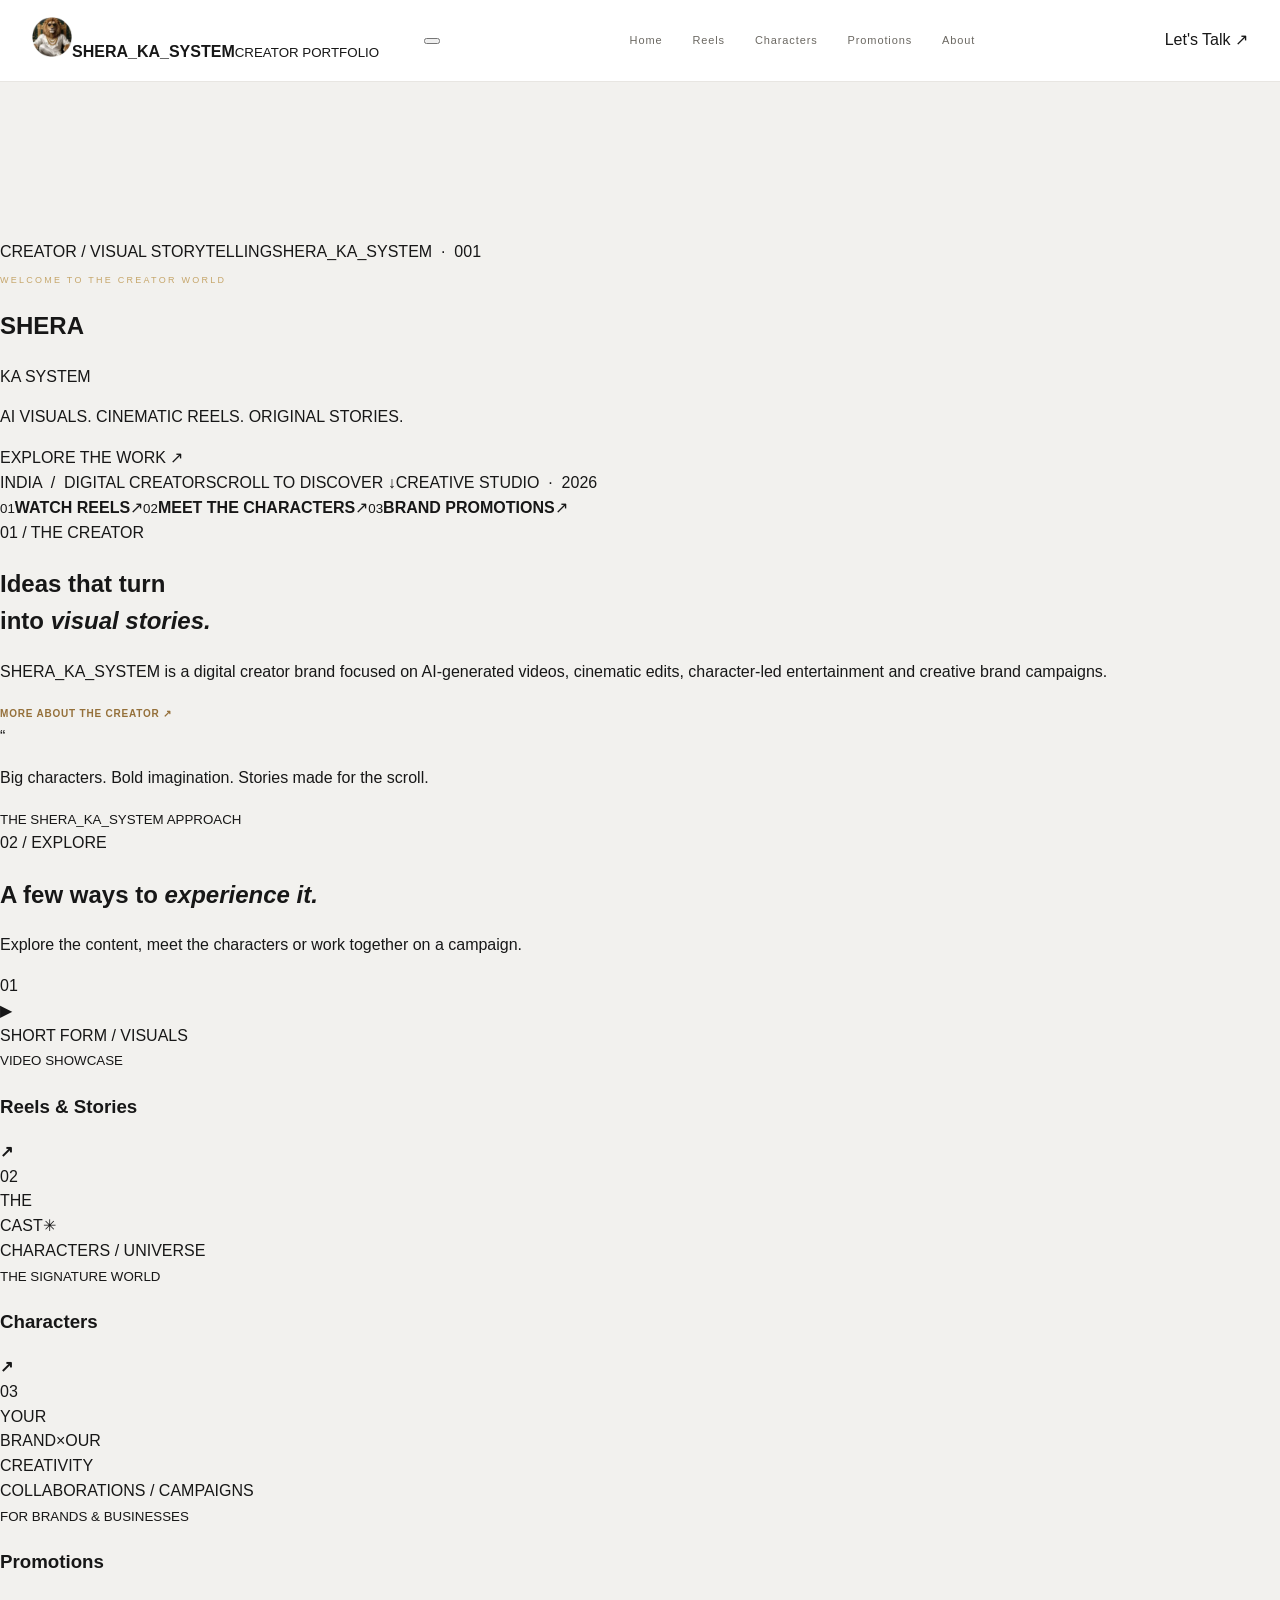
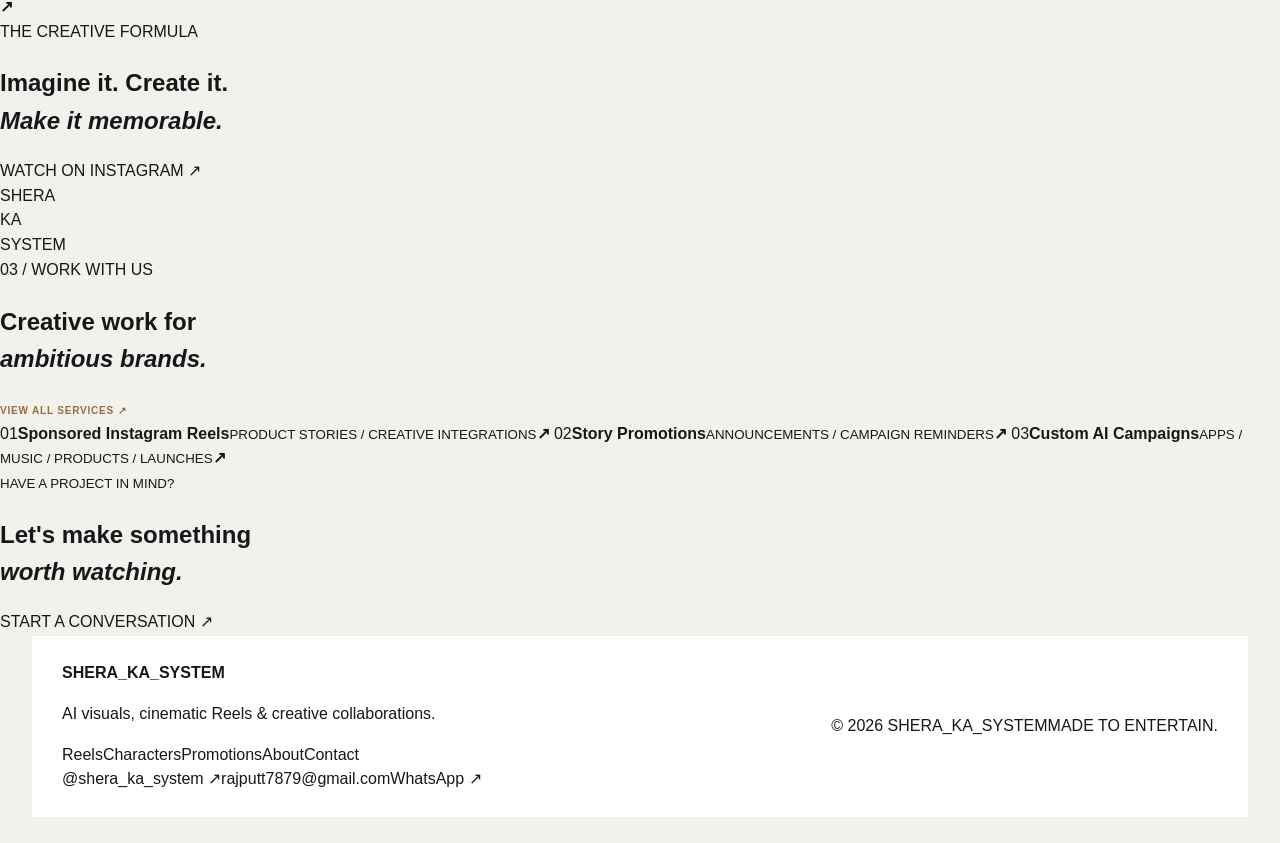
==== commit 5db4680d: "Refresh homepage with light editorial creator portfolio and cinematic hero" ====
--- a/index.html
+++ b/index.html
@@ -1,81 +1,60 @@
-<!doctype html>
-<html lang="en-IN">
-<head>
-<meta charset="utf-8">
-<meta name="viewport" content="width=device-width,initial-scale=1">
-<meta name="theme-color" content="#050505">
-<title>SHERA_KA_SYSTEM | Creator, Reels & Brand Promotions</title>
-<meta name="description" content="SHERA_KA_SYSTEM — AI cinematic Reels, creative video storytelling, signature characters and brand collaborations.">
-<meta name="keywords" content="SHERA_KA_SYSTEM, Shera Ka System, Instagram Reels, AI video creator, creator portfolio, brand promotions, sponsored Reels">
-<meta name="robots" content="index,follow,max-image-preview:large">
-<link rel="canonical" href="https://bhavishyarajputt83-web.github.io/sherakasystem.github.io/">
-<link rel="icon" href="favicon.svg" type="image/svg+xml">
-<link rel="stylesheet" href="style.css">
-<link rel="preload" as="image" href="shera-avatar.webp">
-<meta property="og:type" content="website">
-<meta property="og:site_name" content="SHERA_KA_SYSTEM">
-<meta property="og:title" content="SHERA_KA_SYSTEM | Creator & Reels">
-<meta property="og:description" content="AI cinematic Reels, creator storytelling and brand collaborations.">
-<meta property="og:url" content="https://bhavishyarajputt83-web.github.io/sherakasystem.github.io/">
-<meta property="og:image" content="https://bhavishyarajputt83-web.github.io/sherakasystem.github.io/shera-avatar.webp">
-<meta name="twitter:card" content="summary_large_image">
-<script type="application/ld+json">{"@context":"https://schema.org","@type":"Organization","name":"SHERA_KA_SYSTEM","url":"https://bhavishyarajputt83-web.github.io/sherakasystem.github.io/","sameAs":["https://www.instagram.com/shera_ka_system/"],"email":"rajputt7879@gmail.com","telephone":"+919634288445","contactPoint":{"@type":"ContactPoint","contactType":"brand collaborations","email":"rajputt7879@gmail.com","telephone":"+919634288445","availableLanguage":["English","Hindi"]}}</script>
-<meta name="google-site-verification" content="wHa4KWwN8XBIvuHJEiiMyDiGKYA9yV0DlLQHBcuSk1I">
-</head>
-<body>
-<header class="site-header">
-  <div class="header-inner">
-    <a class="identity" href="index.html" aria-label="SHERA_KA_SYSTEM Home">
-      <img src="shera-avatar.webp" alt="Shera logo" width="42" height="42">
-      <span class="identity-copy"><strong>SHERA_KA_SYSTEM</strong><small>CREATOR · INDIA</small></span>
-    </a>
-    <nav class="main-nav" aria-label="Main navigation">
-      <a href="reels.html">Reels</a>
-      <a href="characters.html">Characters</a>
-      <a href="brand-promotions.html">Promotions</a>
-      <a href="shera-ka-system-kaun-hai.html">About</a>
-    </nav>
-    <a class="header-contact" href="contact.html">LET'S TALK <span>↗</span></a>
-    <button class="nav-toggle" aria-label="Open navigation" aria-expanded="false"><span></span><span></span></button>
-  </div>
-</header>
+<!doctype html><html lang="en-IN"><head>
+<meta charset="utf-8"><meta name="viewport" content="width=device-width,initial-scale=1"><meta name="theme-color" content="#f4f1eb">
+<title>SHERA_KA_SYSTEM | AI Reels, Creator Portfolio & Brand Promotions</title><meta name="description" content="Explore SHERA_KA_SYSTEM — AI-generated cinematic Reels, signature characters, creator stories and brand collaborations."><meta name="robots" content="index,follow,max-image-preview:large">
+<link rel="canonical" href="https://bhavishyarajputt83-web.github.io/sherakasystem.github.io/"><link rel="icon" href="favicon.svg" type="image/svg+xml"><link rel="stylesheet" href="style.css"><link rel="preload" as="image" href="shera-avatar.webp">
+<meta property="og:type" content="website"><meta property="og:site_name" content="SHERA_KA_SYSTEM"><meta property="og:title" content="SHERA_KA_SYSTEM | AI Reels, Creator Portfolio & Brand Promotions"><meta property="og:description" content="Explore SHERA_KA_SYSTEM — AI-generated cinematic Reels, signature characters, creator stories and brand collaborations."><meta property="og:url" content="https://bhavishyarajputt83-web.github.io/sherakasystem.github.io/"><meta property="og:image" content="https://bhavishyarajputt83-web.github.io/sherakasystem.github.io/shera-avatar.webp"><meta name="twitter:card" content="summary_large_image">
+</head><body>
+<div class="scroll-progress"></div>
+<header class="site-header"><div class="header-inner">
+<a class="brand" href="index.html" aria-label="SHERA_KA_SYSTEM home"><img src="shera-avatar.webp" alt="" width="40" height="40"><span><strong>SHERA_KA_SYSTEM</strong><small>CREATOR PORTFOLIO</small></span></a>
+<button class="menu-toggle" type="button" aria-label="Open menu" aria-expanded="false"><span></span><span></span></button>
+<nav class="main-nav" aria-label="Main navigation">
+<a class="active" href="index.html">Home</a>
+<a class="" href="reels.html">Reels</a>
+<a class="" href="characters.html">Characters</a>
+<a class="" href="brand-promotions.html">Promotions</a>
+<a class="" href="shera-ka-system-kaun-hai.html">About</a>
+</nav><a class="nav-cta" href="contact.html">Let's Talk <span>↗</span></a>
+</div></header>
+<main>
+<section class="cinema-hero">
+<canvas class="hero-particles" aria-hidden="true"></canvas><div class="hero-grid-lines"></div>
+<div class="hero-meta"><span><i class="live-dot"></i> CREATOR / VISUAL STORYTELLING</span><span>SHERA_KA_SYSTEM&nbsp; · &nbsp;001</span></div>
+<div class="hero-center"><p class="eyebrow">WELCOME TO THE CREATOR WORLD</p><h1 class="metal-word">SHERA</h1><div class="metal-sub">KA <i></i> SYSTEM</div><p class="hero-description">AI VISUALS. CINEMATIC REELS. ORIGINAL STORIES.</p><a class="hero-button" href="reels.html">EXPLORE THE WORK <span>↗</span></a></div>
+<div class="hero-bottom"><span>INDIA&nbsp; / &nbsp;DIGITAL CREATOR</span><span class="hero-scroll">SCROLL TO DISCOVER <b>↓</b></span><span>CREATIVE STUDIO&nbsp; · &nbsp;2026</span></div>
+<div class="hero-light"></div>
+</section>
 
-<main>
-  <section class="visual-stage" aria-label="SHERA_KA_SYSTEM cinematic brand intro">
-    <canvas class="stage-canvas" aria-hidden="true"></canvas>
-    <div class="stage-vignette"></div>
-    <div class="stage-topline"><span><i class="status-dot"></i> MOTION IDENTITY</span><span>SHERA_KA_SYSTEM <b>—</b> 001</span></div>
-    <div class="wordmark-wrap">
-      <div class="wordmark-reflection" aria-hidden="true">SHERA</div>
-      <h1 class="chrome-wordmark">SHERA</h1>
-      <div class="wordmark-sub">KA <span></span> SYSTEM</div>
-      <p class="stage-tagline">A WORLD OF STORIES. ONE SIGNATURE.</p>
-    </div>
-    <div class="stage-bottomline"><span>AI VISUALS&nbsp; / &nbsp;CINEMATIC REELS&nbsp; / &nbsp;CREATIVE WORK</span><span class="stage-index">EST. 2026</span></div>
-    <div class="light-sweep" aria-hidden="true"></div>
-  </section>
+<section class="quick-nav" aria-label="Explore the website"><a href="reels.html"><small>01</small><strong>WATCH REELS</strong><span>↗</span></a><a href="characters.html"><small>02</small><strong>MEET THE CHARACTERS</strong><span>↗</span></a><a href="brand-promotions.html"><small>03</small><strong>BRAND PROMOTIONS</strong><span>↗</span></a></section>
 
-  <section class="quick-links" aria-label="Explore SHERA_KA_SYSTEM">
-    <a href="reels.html"><span class="quick-number">01</span><strong>WATCH REELS</strong><span class="quick-arrow">↗</span></a>
-    <a href="characters.html"><span class="quick-number">02</span><strong>CHARACTERS</strong><span class="quick-arrow">↗</span></a>
-    <a href="brand-promotions.html"><span class="quick-number">03</span><strong>BRAND PROMOTIONS</strong><span class="quick-arrow">↗</span></a>
-  </section>
+<section class="section about-preview">
+<div class="section-kicker" data-reveal>01 / THE CREATOR</div>
+<div class="about-preview-grid"><div data-reveal><h2>Ideas that turn<br>into <em>visual stories.</em></h2><p class="section-lead">SHERA_KA_SYSTEM is a digital creator brand focused on AI-generated videos, cinematic edits, character-led entertainment and creative brand campaigns.</p><a class="text-link" href="shera-ka-system-kaun-hai.html">MORE ABOUT THE CREATOR <span>↗</span></a></div>
+<div class="about-note" data-reveal><span class="note-mark">“</span><p>Big characters. Bold imagination. Stories made for the scroll.</p><small>THE SHERA_KA_SYSTEM APPROACH</small></div></div>
+</section>
 
-  <section class="intro-strip">
-    <div class="intro-label">ABOUT THE CREATOR</div>
-    <p><strong>SHERA_KA_SYSTEM</strong> creates AI-powered visual stories, cinematic Instagram Reels and creative content for brands, apps, music and digital campaigns.</p>
-    <a href="shera-ka-system-kaun-hai.html">MORE ABOUT US ↗</a>
-  </section>
+<section class="section work-section">
+<div class="section-heading" data-reveal><div><div class="section-kicker">02 / EXPLORE</div><h2>A few ways to <em>experience it.</em></h2></div><p>Explore the content, meet the characters or work together on a campaign.</p></div>
+<div class="work-grid">
+<a class="work-card work-reels" href="reels.html" data-reveal><div class="work-art art-reels"><span class="art-index">01</span><div class="art-ring"></div><div class="art-play">▶</div><span class="art-caption">SHORT FORM / VISUALS</span></div><div class="work-info"><div><small>VIDEO SHOWCASE</small><h3>Reels & Stories</h3></div><b>↗</b></div></a>
+<a class="work-card work-characters" href="characters.html" data-reveal><div class="work-art art-characters"><span class="art-index">02</span><div class="character-type">THE<br>CAST<span>✳</span></div><span class="art-caption">CHARACTERS / UNIVERSE</span></div><div class="work-info"><div><small>THE SIGNATURE WORLD</small><h3>Characters</h3></div><b>↗</b></div></a>
+<a class="work-card work-promotions" href="brand-promotions.html" data-reveal><div class="work-art art-promotions"><span class="art-index">03</span><div class="promo-type">YOUR<br>BRAND<span>×</span>OUR<br>CREATIVITY</div><span class="art-caption">COLLABORATIONS / CAMPAIGNS</span></div><div class="work-info"><div><small>FOR BRANDS & BUSINESSES</small><h3>Promotions</h3></div><b>↗</b></div></a>
+</div>
+</section>
+
+<section class="statement-band"><div class="statement-inner" data-reveal><span>THE CREATIVE FORMULA</span><h2>Imagine it. Create it.<br><em>Make it memorable.</em></h2><a href="https://www.instagram.com/shera_ka_system/reels/" target="_blank" rel="noopener noreferrer">WATCH ON INSTAGRAM ↗</a></div><div class="statement-side">SHERA<br>KA<br>SYSTEM</div></section>
+
+<section class="section services-preview"><div class="section-heading" data-reveal><div><div class="section-kicker">03 / WORK WITH US</div><h2>Creative work for<br><em>ambitious brands.</em></h2></div><a class="text-link" href="brand-promotions.html">VIEW ALL SERVICES ↗</a></div>
+<div class="service-list">
+<a href="brand-promotions.html" data-reveal><span>01</span><strong>Sponsored Instagram Reels</strong><small>PRODUCT STORIES / CREATIVE INTEGRATIONS</small><b>↗</b></a>
+<a href="brand-promotions.html" data-reveal><span>02</span><strong>Story Promotions</strong><small>ANNOUNCEMENTS / CAMPAIGN REMINDERS</small><b>↗</b></a>
+<a href="brand-promotions.html" data-reveal><span>03</span><strong>Custom AI Campaigns</strong><small>APPS / MUSIC / PRODUCTS / LAUNCHES</small><b>↗</b></a>
+</div></section>
+
+<section class="contact-banner"><div data-reveal><small>HAVE A PROJECT IN MIND?</small><h2>Let's make something<br><em>worth watching.</em></h2></div><a class="banner-button" href="contact.html">START A CONVERSATION <span>↗</span></a></section>
 </main>
-
-<footer class="site-footer">
-  <div class="footer-left"><strong>SHERA_KA_SYSTEM</strong><span>CREATOR · REELS · COLLABORATIONS</span></div>
-  <div class="footer-right">
-    <a href="https://www.instagram.com/shera_ka_system/" target="_blank" rel="noopener noreferrer">@shera_ka_system ↗</a>
-    <a href="mailto:rajputt7879@gmail.com">EMAIL</a>
-    <a href="https://wa.me/919634288445" target="_blank" rel="noopener noreferrer">WHATSAPP</a>
-  </div>
-</footer>
-<script src="effects.js" defer></script>
-</body>
-</html>+<footer class="site-footer"><div class="footer-main">
+<div class="footer-brand"><strong>SHERA_KA_SYSTEM</strong><p>AI visuals, cinematic Reels & creative collaborations.</p></div>
+<div class="footer-nav"><a href="reels.html">Reels</a><a href="characters.html">Characters</a><a href="brand-promotions.html">Promotions</a><a href="shera-ka-system-kaun-hai.html">About</a><a href="contact.html">Contact</a></div>
+<div class="footer-social"><a href="https://www.instagram.com/shera_ka_system/" target="_blank" rel="noopener noreferrer">@shera_ka_system ↗</a><a href="mailto:rajputt7879@gmail.com">rajputt7879@gmail.com</a><a href="https://wa.me/919634288445" target="_blank" rel="noopener noreferrer">WhatsApp ↗</a></div>
+</div><div class="footer-bottom"><span>© 2026 SHERA_KA_SYSTEM</span><span>MADE TO ENTERTAIN.</span></div></footer><script src="effects.js" defer></script></body></html>
--- a/style.css
+++ b/style.css
@@ -1,153 +1,139 @@
-:root{color-scheme:dark;--bg:#080808;--panel:#111;--panel2:#171717;--gold:#d9ad55;--gold2:#f1d18b;--text:#f7f3eb;--muted:#aaa49a;--line:rgba(217,173,85,.22);--green:#1f7b4b}
-*{box-sizing:border-box}html{scroll-behavior:smooth}body{margin:0;background:var(--bg);color:var(--text);font-family:Inter,ui-sans-serif,system-ui,-apple-system,BlinkMacSystemFont,"Segoe UI",sans-serif;line-height:1.65}a{color:inherit;text-decoration:none}.wrap{width:min(1160px,calc(100% - 44px));margin:auto}.topbar{position:sticky;top:0;z-index:20;background:rgba(8,8,8,.94);backdrop-filter:blur(16px);border-bottom:1px solid var(--line)}.nav{min-height:78px;display:flex;align-items:center;justify-content:space-between;gap:24px}.brand{display:flex;align-items:center;gap:12px;font-size:13px;font-weight:950;letter-spacing:.12em;white-space:nowrap}.brand b{color:var(--gold)}.avatar-mark{width:48px;height:48px;min-width:48px;border-radius:50%;padding:2px;overflow:hidden;background:#090909;border:1px solid var(--gold);display:grid;place-items:center;flex-shrink:0}.brand-avatar{display:block;width:100%;height:100%;object-fit:cover;border-radius:50%}.links{display:flex;gap:19px;flex-wrap:wrap;font-size:12px;font-weight:650;color:#c4beb3}.links a{transition:color .2s}.links a:hover,.text-link:hover,.footer-links a:hover{color:var(--gold2)}
-.hero{position:relative;overflow:hidden;padding:86px 0 76px;border-bottom:1px solid var(--line);background:radial-gradient(ellipse at 75% 45%,rgba(157,107,33,.17),transparent 42%),linear-gradient(120deg,#0b0b0b,#11100d 60%,#090909)}.hero-grid{display:grid;grid-template-columns:1.18fr .82fr;align-items:center;gap:45px;min-height:420px}.eyebrow,.kicker,.card-kicker{color:var(--gold);font-size:10px;font-weight:850;letter-spacing:.24em;text-transform:uppercase}.hero h1{font-family:Georgia,"Times New Roman",serif;font-size:clamp(43px,6vw,78px);line-height:1.02;letter-spacing:-.045em;margin:20px 0}.gold{color:var(--gold)}.lead{max-width:670px;color:#d2cbc0;font-size:clamp(16px,1.7vw,19px);line-height:1.8}.hero-copy .lead strong{color:#fff}.actions{display:flex;gap:12px;flex-wrap:wrap;margin:28px 0 20px}.actions.vertical{flex-direction:column;align-items:stretch;margin:0}.btn{display:inline-flex;justify-content:center;align-items:center;gap:10px;padding:13px 21px;border-radius:999px;font-size:12px;font-weight:850;letter-spacing:.035em;transition:transform .2s,filter .2s}.btn:hover{transform:translateY(-2px);filter:brightness(1.1)}.primary{background:linear-gradient(135deg,#f1d18b,#b98432);color:#16110a}.secondary{border:1px solid var(--gold);color:var(--gold2);background:rgba(0,0,0,.18)}.whatsapp{background:#145b36;color:#effff4;border:1px solid #26784b}.hero-tags{display:flex;gap:10px;flex-wrap:wrap;margin-top:28px}.hero-tags span{padding:7px 11px;border:1px solid rgba(255,255,255,.11);border-radius:999px;color:#bdb6aa;font-size:10px;letter-spacing:.04em}.hero-visual{position:relative;display:grid;place-items:center;min-height:370px}.hero-visual img{position:relative;z-index:2;width:min(300px,70%);aspect-ratio:1;object-fit:cover;border-radius:50%;border:3px solid rgba(217,173,85,.8);box-shadow:0 22px 70px rgba(0,0,0,.55),0 0 75px rgba(217,173,85,.13)}.visual-ring{position:absolute;width:360px;height:360px;max-width:95%;border-radius:50%;border:1px solid rgba(217,173,85,.23);box-shadow:0 0 0 26px rgba(217,173,85,.025),0 0 0 58px rgba(217,173,85,.018)}.visual-caption{position:absolute;bottom:5px;z-index:3;padding:10px 16px;background:#121212;border:1px solid var(--line);border-radius:999px;font-size:9px;letter-spacing:.17em;color:var(--gold2);font-weight:850}.live-dot{display:inline-block;width:7px;height:7px;background:#dbb45e;border-radius:50%;margin-right:9px;box-shadow:0 0 12px #dbb45e}
-.section{padding:76px 0;border-bottom:1px solid var(--line)}.intro-section{background:linear-gradient(90deg,#0e0d0b,#090909)}.intro-layout{display:grid;grid-template-columns:.9fr 1.1fr;gap:70px;align-items:center}.section h2,.creator-cta h2{font-family:Georgia,"Times New Roman",serif;font-size:clamp(30px,4.2vw,48px);line-height:1.13;letter-spacing:-.025em;margin:12px 0}.intro-copy{color:#c3bdb1;font-size:15px;line-height:1.9;margin:0 0 16px}.text-link{display:inline-flex;gap:9px;color:var(--gold2);font-size:12px;font-weight:850}.section-head{display:flex;justify-content:space-between;align-items:end;gap:30px;margin-bottom:30px}.section-head>p{max-width:390px;color:var(--muted);font-size:13px}.section-head.centered{display:block;text-align:center}.section-head.centered>p{margin:12px auto;max-width:610px}
-.feature-grid{display:grid;grid-template-columns:1.2fr 1fr 1fr;gap:15px}.feature-card{min-height:245px;display:flex;flex-direction:column;justify-content:space-between;padding:25px;background:linear-gradient(145deg,#171613,#0f0f0f);border:1px solid var(--line);border-radius:18px;transition:transform .2s,border-color .2s}.feature-card:hover{transform:translateY(-4px);border-color:rgba(217,173,85,.6)}.feature-large{background:radial-gradient(circle at 80% 20%,rgba(194,144,61,.15),transparent 45%),linear-gradient(145deg,#1e1a12,#101010)}.feature-icon{display:grid;place-items:center;width:44px;height:44px;border:1px solid var(--line);border-radius:14px;color:var(--gold);font-size:22px}.feature-card h3{font-family:Georgia,serif;font-size:24px;margin:8px 0}.feature-card p{color:var(--muted);font-size:13px;margin:0 0 14px}.card-kicker{font-size:9px}
-.reel-band{background:linear-gradient(110deg,#18140d,#0e0d0a 60%,#13100a)}.reel-band-inner{display:flex;align-items:center;justify-content:space-between;gap:40px}.reel-band p{max-width:540px;color:var(--muted)}.reel-actions{display:flex;flex-direction:column;align-items:flex-start;gap:17px;min-width:220px}
-.service-grid{display:grid;grid-template-columns:repeat(4,1fr);gap:14px}.service-card{position:relative;min-height:225px;padding:24px 20px;background:linear-gradient(155deg,#171717,#0e0e0e);border:1px solid var(--line);border-radius:17px}.service-no{position:absolute;right:18px;top:13px;color:rgba(217,173,85,.38);font-family:Georgia,serif;font-size:24px}.service-icon{font-size:28px;margin:8px 0 14px}.service-card h3{color:var(--gold2);font-size:16px;margin:0 0 9px}.service-card p{color:var(--muted);font-size:12px;line-height:1.8}.center-cta{display:flex;justify-content:center;margin-top:30px}
-.creator-cta{background:radial-gradient(ellipse at 20% 50%,rgba(154,105,34,.14),transparent 45%),#10100e}.creator-cta-inner{display:flex;justify-content:space-between;align-items:center;gap:50px}.creator-cta p{max-width:570px;color:var(--muted)}.creator-cta .actions{min-width:240px}
-.page-main{padding:48px 0 78px}.breadcrumbs{font-size:12px;color:var(--muted)}.page-hero{text-align:center;padding:40px 0 35px}.page-hero h1{font-family:Georgia,serif;font-size:clamp(36px,5.7vw,62px);line-height:1.1;margin:14px 0}.page-hero .lead{margin:auto}.article{max-width:900px;margin:auto;padding:28px;background:linear-gradient(145deg,#171717,#101010);border:1px solid var(--line);border-radius:18px}.article h2{color:var(--gold2);font-family:Georgia,serif;margin-top:27px}.article p{color:#d0c9be}.article p:first-child{margin-top:0}
-.character-grid{display:grid;grid-template-columns:repeat(3,1fr);gap:17px}.character-card{min-height:270px;padding:25px;background:linear-gradient(150deg,#1a1916,#101010);border:1px solid var(--line);border-radius:18px}.character-card .character-symbol{font-size:38px}.character-card h3{font-family:Georgia,serif;color:var(--gold2);font-size:23px;margin:14px 0 8px}.character-card p{color:var(--muted);font-size:13px}.tag{font-size:10px;text-transform:uppercase;letter-spacing:.16em;color:var(--gold)}
-.reel-grid{display:grid;grid-template-columns:repeat(3,1fr);gap:16px}.reel-card{padding:23px;background:linear-gradient(145deg,#181715,#101010);border:1px solid var(--line);border-radius:17px}.reel-thumb{height:135px;margin:-23px -23px 20px;display:grid;place-items:center;border-radius:17px 17px 0 0;background:radial-gradient(circle at 50% 40%,rgba(218,173,85,.26),transparent 55%),linear-gradient(140deg,#252016,#111)}.play-mark{width:52px;height:52px;border:1px solid rgba(241,209,139,.65);border-radius:50%;display:grid;place-items:center;color:var(--gold2);font-size:20px}.reel-card h3{color:var(--gold2);margin:0 0 8px}.reel-card p{color:var(--muted);font-size:13px}
-.promo-grid{display:grid;grid-template-columns:repeat(2,1fr);gap:15px}.promo-card{padding:22px;background:linear-gradient(145deg,#181715,#101010);border:1px solid var(--line);border-radius:16px}.promo-card h3{margin:7px 0;color:var(--gold2)}.promo-card p{color:var(--muted);font-size:13px}
-.contact-grid{display:grid;grid-template-columns:1.1fr .9fr;gap:20px;align-items:start}.contact-form,.contact-box{padding:25px;background:#121212;border:1px solid var(--line);border-radius:18px}.contact-form h2,.contact-box h2{font-family:Georgia,serif;margin:0 0 8px}.contact-form label{display:block;margin:13px 0 6px;color:var(--gold2);font-size:12px;font-weight:750}.contact-form input,.contact-form select,.contact-form textarea{width:100%;padding:12px;background:#080808;border:1px solid rgba(217,173,85,.3);border-radius:10px;color:var(--text);font:inherit}.contact-form textarea{min-height:130px;resize:vertical}.contact-form button{border:0;cursor:pointer;margin-top:16px}.contact-box p{color:var(--muted);font-size:13px}.contact-box .btn{width:100%;margin:7px 0}.small-note{font-size:11px;color:#928b80}
-footer{padding:37px 0 20px;color:var(--muted);font-size:12px;background:#070707}.footer-main{display:grid;grid-template-columns:1.2fr .8fr .9fr;gap:35px;padding-bottom:28px;border-bottom:1px solid var(--line)}.footer-brand{color:var(--text)}.footer-note{max-width:360px;color:var(--muted);font-size:12px}.footer-links,.footer-contact{display:flex;flex-direction:column;gap:10px}.footer-links a,.footer-contact a{color:#c9c1b4}.footer-contact a:first-child{color:var(--gold2);font-weight:800}.copyright{text-align:center;padding-top:17px;color:#756f65;font-size:10px}
-@media(max-width:920px){.nav{align-items:flex-start;flex-direction:column;padding:12px 0}.links{gap:13px}.hero-grid{grid-template-columns:1fr .7fr;gap:15px}.service-grid{grid-template-columns:repeat(2,1fr)}.feature-grid{grid-template-columns:1fr 1fr}.feature-large{grid-column:span 2}.character-grid{grid-template-columns:repeat(2,1fr)}}
-@media(max-width:680px){.wrap{width:min(100% - 30px,560px)}.nav{gap:12px}.links{gap:9px 13px;font-size:11px}.hero{padding:55px 0 50px}.hero-grid{grid-template-columns:1fr;text-align:center}.hero-copy .lead{margin:auto}.hero-tags,.actions{justify-content:center}.hero-visual{min-height:280px}.hero-visual img{width:210px}.visual-ring{width:260px;height:260px}.visual-caption{bottom:-3px}.section{padding:55px 0}.intro-layout,.feature-grid,.service-grid,.character-grid,.reel-grid,.promo-grid,.contact-grid,.footer-main{grid-template-columns:1fr}.feature-large{grid-column:auto}.section-head,.reel-band-inner,.creator-cta-inner{display:block}.section-head>p{max-width:none}.reel-actions{margin-top:24px}.creator-cta .actions{margin-top:24px}.page-main{padding-top:28px}.article{padding:20px}.footer-main{gap:22px}}
-
-
-
-/* ===== SHERA_KA_SYSTEM cinematic interaction layer ===== */
-:root{--gold:#e3bd70;--gold2:#ffe2a0;--gold-deep:#8f6428;--ink:#050505;--glass:rgba(255,255,255,.055);--glass-line:rgba(255,225,166,.18)}
-html{scroll-behavior:smooth;scroll-padding-top:100px}
-body{background:radial-gradient(ellipse at 50% -25%,rgba(176,126,48,.13),transparent 45%),#070707;overflow-x:hidden}
-::selection{background:#d6aa58;color:#130e07}
-a,button{-webkit-tap-highlight-color:transparent}
-.topbar{background:rgba(5,5,5,.72);border-bottom:1px solid rgba(255,225,166,.1);box-shadow:0 12px 40px rgba(0,0,0,.2)}
-.nav{min-height:82px}
-.brand{font-size:12px;letter-spacing:.16em}
-.links a{position:relative;padding:8px 0}
-.links a:after{content:"";position:absolute;left:0;bottom:0;width:0;height:1px;background:var(--gold);transition:width .28s}
-.links a:hover:after,.links a.active:after{width:100%}
-.links a.active{color:var(--gold2)}
-.menu-toggle{display:none}
-.scroll-progress{position:fixed;top:0;left:0;width:0;height:2px;background:linear-gradient(90deg,#7e551f,#ffe2a0);z-index:120;box-shadow:0 0 12px rgba(227,189,112,.7)}
-/* Cinematic loader */
-.site-loader{position:fixed;inset:0;z-index:1000;display:grid;place-items:center;background:radial-gradient(circle at 50% 42%,#261b0d,#090909 56%,#030303);opacity:1;visibility:visible;transition:opacity .65s ease,visibility .65s ease}
-.site-loader.is-done{opacity:0;visibility:hidden;pointer-events:none}
-.loader-core{display:flex;align-items:center;flex-direction:column;gap:18px;text-align:center}
-.loader-emblem{position:relative;width:96px;height:96px;border:1px solid rgba(255,225,166,.5);border-radius:50%;display:grid;place-items:center;box-shadow:0 0 45px rgba(198,144,59,.18),inset 0 0 28px rgba(198,144,59,.12);animation:loaderFloat 2.2s ease-in-out infinite}
-.loader-emblem:before,.loader-emblem:after{content:"";position:absolute;inset:-8px;border:1px solid rgba(255,225,166,.24);border-radius:50%;border-top-color:var(--gold2);animation:loaderSpin 2.2s linear infinite}
-.loader-emblem:after{inset:-17px;border-color:transparent rgba(255,225,166,.18) transparent rgba(255,225,166,.18);animation-direction:reverse;animation-duration:3.4s}
-.loader-emblem img{width:68px;height:68px;object-fit:cover;border-radius:50%}
-.loader-wordmark{font-size:12px;letter-spacing:.28em;font-weight:900;color:#f4dfb6}
-.loader-status{font-size:9px;color:#9d8b6e;letter-spacing:.26em;text-transform:uppercase}
-.loader-line{width:155px;height:2px;background:rgba(255,255,255,.1);overflow:hidden}
-.loader-line span{display:block;width:45%;height:100%;background:linear-gradient(90deg,transparent,var(--gold2),transparent);animation:loaderSweep 1.1s ease-in-out infinite}
-@keyframes loaderSpin{to{transform:rotate(360deg)}}@keyframes loaderFloat{50%{transform:translateY(-7px)}}@keyframes loaderSweep{to{transform:translateX(240%)}} 
-/* Scroll reveal */
-.motion-ready [data-reveal]{opacity:0;transform:translate3d(0,28px,0);transition:opacity .8s ease,transform .8s cubic-bezier(.2,.75,.2,1)}
-.motion-ready [data-reveal="left"]{transform:translate3d(-38px,0,0)}
-.motion-ready [data-reveal="right"]{transform:translate3d(38px,0,0)}
-.motion-ready [data-reveal="zoom"]{transform:translate3d(0,18px,0) scale(.94)}
-.motion-ready [data-reveal].is-visible{opacity:1;transform:translate3d(0,0,0) scale(1)}
-/* Hero 3D */
-.hero-home{padding:56px 0 0;min-height:670px;background:radial-gradient(ellipse at 72% 48%,rgba(189,137,58,.17),transparent 38%),radial-gradient(ellipse at 12% 5%,rgba(110,77,35,.14),transparent 35%),linear-gradient(120deg,#070707,#11100d 65%,#080808);isolation:isolate}
-.hero-noise{position:absolute;inset:0;z-index:-1;opacity:.15;pointer-events:none;background-image:url("data:image/svg+xml,%3Csvg viewBox='0 0 180 180' xmlns='http://www.w3.org/2000/svg'%3E%3Cfilter id='n'%3E%3CfeTurbulence type='fractalNoise' baseFrequency='.85' numOctaves='3' stitchTiles='stitch'/%3E%3C/filter%3E%3Crect width='100%25' height='100%25' filter='url(%23n)' opacity='.24'/%3E%3C/svg%3E")}
-.hero-grid{min-height:570px;grid-template-columns:1.08fr .92fr;gap:28px}
-.hero-copy{position:relative;z-index:3;padding:32px 0 55px}
-.eyebrow{display:inline-flex;align-items:center;gap:10px;font-size:9px;letter-spacing:.24em;color:#cdb27b}
-.eyebrow i{font-style:normal;color:#64502e}
-.eyebrow-dot,.live-dot{width:7px;height:7px;border-radius:50%;background:#d6b368;display:inline-block;box-shadow:0 0 12px #d6b368;animation:dotPulse 1.8s ease-in-out infinite}
-@keyframes dotPulse{50%{opacity:.35;transform:scale(.72)}}
-.hero h1{font-family:Georgia,"Times New Roman",serif;font-size:clamp(57px,7.5vw,106px);letter-spacing:-.06em;line-height:.91;margin:27px 0 24px;text-shadow:0 12px 40px rgba(0,0,0,.35)}
-.outline-word{-webkit-text-stroke:1px rgba(255,226,160,.74);color:transparent;text-shadow:none}
-.hero .lead{font-size:16px;max-width:560px;color:#c4b9a5;line-height:1.85}
-.hero .lead strong{color:#fff1d2}
-.btn{position:relative;overflow:hidden;border-radius:7px;padding:14px 22px}
-.primary{background:linear-gradient(115deg,#f6dda3,#c3974c 55%,#9b6c2e);box-shadow:0 10px 25px rgba(167,118,43,.17);color:#171006}
-.primary:before{content:"";position:absolute;top:-80%;left:-35%;width:24%;height:260%;transform:rotate(25deg);background:rgba(255,255,255,.28);transition:left .55s}
-.primary:hover:before{left:125%}
-.glass-btn{border:1px solid rgba(255,225,166,.3);background:rgba(255,255,255,.035);color:#f2ddb4;backdrop-filter:blur(12px)}
-.hero-trust{display:flex;gap:17px;flex-wrap:wrap;margin-top:31px;color:#938874;font-size:10px;letter-spacing:.04em}
-.hero-trust b{color:var(--gold);padding-right:4px}
-.hero-stage{position:relative;min-height:525px;display:grid;place-items:center;perspective:1100px;isolation:isolate}
-.stage-glow{position:absolute;width:64%;height:65%;border-radius:50%;background:rgba(183,124,42,.17);filter:blur(85px);z-index:-2;animation:glowBreath 5s ease-in-out infinite}
-@keyframes glowBreath{50%{transform:scale(1.25);opacity:.55}}
-.stage-orbit{position:absolute;border:1px solid rgba(255,224,170,.2);border-radius:50%;transform:rotateX(68deg) rotateZ(-28deg)}
-.orbit-one{width:470px;height:470px;animation:orbitTurn 28s linear infinite}
-.orbit-two{width:550px;height:550px;border-style:dashed;border-color:rgba(255,224,170,.1);animation:orbitTurn 42s linear infinite reverse}
-@keyframes orbitTurn{to{transform:rotateX(68deg) rotateZ(332deg)}}
-.portrait-frame{position:relative;width:min(370px,76%);aspect-ratio:.88;transform-style:preserve-3d;border-radius:46% 46% 24px 24px;overflow:hidden;border:1px solid rgba(255,224,170,.42);background:linear-gradient(145deg,#312514,#100d08 60%,#292015);box-shadow:22px 35px 75px rgba(0,0,0,.62),inset 0 0 60px rgba(255,220,150,.08);animation:portraitFloat 6s ease-in-out infinite}
-@keyframes portraitFloat{50%{transform:translateY(-13px) rotateY(-3deg)}}
-.portrait-frame:before{content:"";position:absolute;inset:10px;border:1px solid rgba(255,225,166,.18);border-radius:46% 46% 18px 18px;z-index:2;pointer-events:none}
-.portrait-frame img{width:100%;height:100%;object-fit:cover;object-position:center;transform:scale(1.08);filter:saturate(.9) contrast(1.07)}
-.portrait-sheen{position:absolute;inset:-100% -50%;z-index:3;pointer-events:none;background:linear-gradient(110deg,transparent 42%,rgba(255,232,186,.16) 49%,transparent 56%);animation:sheenPass 7s ease-in-out infinite}
-@keyframes sheenPass{0%,35%{transform:translateX(-35%)}75%,100%{transform:translateX(45%)}}
-.portrait-label{position:absolute;z-index:4;bottom:18px;left:18px;right:18px;padding:13px 15px;background:rgba(7,7,7,.65);border:1px solid rgba(255,225,166,.2);backdrop-filter:blur(16px);display:flex;flex-direction:column;gap:4px}
-.portrait-label span{font-size:8px;letter-spacing:.22em;color:#c5a66c}.portrait-label b{font-size:12px;letter-spacing:.15em;color:#fff1d0}
-.floating-chip{position:absolute;z-index:5;padding:11px 14px;background:rgba(15,13,9,.75);border:1px solid rgba(255,225,166,.24);backdrop-filter:blur(18px);border-radius:5px;color:#c8b58d;font-size:8px;letter-spacing:.18em;box-shadow:0 12px 38px rgba(0,0,0,.32)}
-.chip-top{top:17%;right:0;animation:chipDrift 5s ease-in-out infinite}.chip-bottom{bottom:16%;left:-1%;animation:chipDrift 6s ease-in-out infinite reverse}.floating-chip b{color:var(--gold2)}
-.chip-pulse{width:6px;height:6px;background:#b8d28e;border-radius:50%;display:inline-block;margin-right:7px;box-shadow:0 0 10px #b8d28e}
-@keyframes chipDrift{50%{transform:translateY(-9px)}}
-.equalizer{display:inline-flex;align-items:center;gap:2px;height:10px;margin-right:7px}.equalizer i{width:2px;background:var(--gold);height:5px;animation:eq .8s ease-in-out infinite alternate}.equalizer i:nth-child(2){animation-delay:.2s}.equalizer i:nth-child(3){height:10px}.equalizer i:nth-child(4){animation-delay:.35s}.equalizer i:nth-child(5){animation-delay:.1s}@keyframes eq{to{height:10px}}
-.stage-star{position:absolute;color:var(--gold2);text-shadow:0 0 24px rgba(255,214,140,.6);animation:starFloat 4s ease-in-out infinite}.star-a{font-size:34px;top:18%;left:11%}.star-b{font-size:42px;right:8%;bottom:23%;animation-delay:1s}.star-c{font-size:17px;bottom:13%;left:22%;animation-delay:2s}@keyframes starFloat{50%{transform:translateY(-14px) rotate(45deg);opacity:.5}}
-.hero-bottom-line{border-top:1px solid rgba(255,225,166,.1);padding:14px 0}.hero-bottom-line .wrap{display:flex;align-items:center;gap:18px;font-size:8px;letter-spacing:.22em;color:#83765e}.scroll-line{height:1px;flex:1;background:linear-gradient(90deg,rgba(227,189,112,.55),transparent)}
-.ticker{overflow:hidden;border-bottom:1px solid var(--line);background:#0b0a08}.ticker-track{display:flex;align-items:center;gap:33px;width:max-content;padding:15px 0;animation:tickerRun 32s linear infinite}.ticker-track span{font-size:9px;letter-spacing:.24em;font-weight:850;color:#b6a17a}.ticker-track b{color:#826331;font-size:13px}@keyframes tickerRun{to{transform:translateX(-50%)}}
-.section{padding:88px 0;border-bottom:1px solid rgba(255,225,166,.09)}
-.intro-section{background:linear-gradient(90deg,#0c0b09,#090909)}.intro-layout{gap:80px}.intro-layout h2{font-size:clamp(36px,5vw,58px)}.intro-copy{font-size:15px;color:#bdb3a1;line-height:2}
-.section-heading{display:flex;align-items:end;justify-content:space-between;gap:28px;margin-bottom:29px}.section-heading h2{font-size:clamp(33px,4.5vw,54px);margin:10px 0 0}.section-heading>p{max-width:360px;color:var(--muted);font-size:13px}
-.swipe-controls{display:flex;align-items:center;gap:8px}.swipe-hint{font-size:8px;letter-spacing:.2em;color:#9b8c6b;margin-right:8px}
-.round-control{width:39px;height:39px;display:grid;place-items:center;border:1px solid rgba(255,225,166,.24);border-radius:50%;background:rgba(255,255,255,.035);color:var(--gold2);font-size:15px;cursor:pointer;transition:background .2s,transform .2s}.round-control:hover{background:rgba(227,189,112,.16);transform:translateY(-2px)}
-.swipe-track{display:flex;gap:18px;overflow-x:auto;overscroll-behavior-x:contain;scroll-snap-type:x mandatory;scroll-behavior:smooth;padding:8px 4px 22px;scrollbar-width:none;cursor:grab;perspective:1200px}.swipe-track::-webkit-scrollbar{display:none}.swipe-track.is-dragging{cursor:grabbing;scroll-snap-type:none;scroll-behavior:auto;user-select:none}
-.experience-card{flex:0 0 clamp(270px,30vw,360px);min-height:390px;position:relative;overflow:hidden;padding:22px;display:flex;flex-direction:column;justify-content:space-between;scroll-snap-align:start;border:1px solid rgba(255,225,166,.2);border-radius:13px;background:#14110c;transform-style:preserve-3d;box-shadow:0 22px 55px rgba(0,0,0,.26);transition:border-color .35s,box-shadow .35s}
-.experience-card:before{content:"";position:absolute;inset:0;background:radial-gradient(circle at 85% 18%,rgba(231,188,105,.2),transparent 34%),linear-gradient(155deg,rgba(255,255,255,.055),transparent 43%);pointer-events:none}
-.experience-card:after{content:"";position:absolute;right:-65px;bottom:-90px;width:220px;height:220px;border:1px solid rgba(255,225,166,.16);border-radius:50%;box-shadow:0 0 0 20px rgba(255,225,166,.025),0 0 0 44px rgba(255,225,166,.02);transition:transform .8s}
-.experience-card:hover{border-color:rgba(255,225,166,.5);box-shadow:0 30px 75px rgba(0,0,0,.42)}.experience-card:hover:after{transform:scale(1.2) rotate(35deg)}
-.experience-reels{background:radial-gradient(ellipse at 80% 25%,#4b2f13,#15110a 52%,#090909)}.experience-characters{background:radial-gradient(ellipse at 78% 15%,#4b3620,#15110a 54%,#090909)}.experience-brand{background:radial-gradient(ellipse at 80% 20%,#3c301a,#11110d 54%,#090909)}.experience-contact{background:radial-gradient(ellipse at 80% 20%,#3e321d,#13110c 54%,#090909)}
-.card-topline,.card-bottom{position:relative;z-index:2;display:flex;justify-content:space-between;align-items:center;font-size:8px;letter-spacing:.2em;color:#c7b48c}.card-open{font-size:18px;color:#f1d18b}.experience-icon{position:relative;z-index:2;display:grid;place-items:center;width:52px;height:52px;border:1px solid rgba(255,225,166,.3);border-radius:50%;font-size:18px;color:var(--gold2);background:rgba(255,255,255,.04);box-shadow:0 0 35px rgba(217,173,85,.12)}
-.card-mini{font-size:8px;letter-spacing:.2em;color:#c4a46c}.experience-card h3{font-family:Georgia,serif;font-weight:400;font-size:39px;line-height:1.04;margin:12px 0;color:#fff1d3}.experience-card h3 em{font-style:italic;color:var(--gold)}.experience-card p{max-width:260px;color:#b3a995;font-size:12px;line-height:1.8}.card-bottom{padding-top:14px;border-top:1px solid rgba(255,225,166,.18)}.card-bottom b{font-size:16px;color:var(--gold2)}
-.track-progress{width:100%;height:2px;background:rgba(255,255,255,.1);overflow:hidden}.track-progress-fill{display:block;width:20%;height:100%;background:linear-gradient(90deg,#987035,#ffe2a0);transition:width .18s}
-.live-section{background:radial-gradient(ellipse at 75% 50%,rgba(184,130,47,.12),transparent 35%),#0a0907}.live-layout{display:grid;grid-template-columns:.9fr 1.1fr;align-items:center;gap:65px}.live-copy h2{font-size:clamp(38px,5.2vw,62px)}.live-copy p{max-width:440px;color:#bcb2a1;line-height:1.9;font-size:14px;margin-bottom:25px}.live-note{font-size:8px;letter-spacing:.2em;color:#938260;margin-top:25px}.phone-scene{position:relative;min-height:555px;display:grid;place-items:center;perspective:1400px}.phone-shadow{position:absolute;bottom:25px;width:310px;height:60px;background:rgba(0,0,0,.7);filter:blur(27px);border-radius:50%}
-.phone-device{position:relative;width:266px;height:520px;padding:9px;border:1px solid #716044;border-radius:36px;background:linear-gradient(135deg,#46413b,#0a0a0a 26%,#272018 78%,#645039);box-shadow:24px 34px 75px rgba(0,0,0,.65),inset 0 0 0 1px rgba(255,255,255,.14);transform-style:preserve-3d;animation:phoneFloat 6s ease-in-out infinite}
-@keyframes phoneFloat{50%{transform:translateY(-12px) rotateY(-5deg) rotateX(2deg)}}
-.phone-screen{width:100%;height:100%;overflow:hidden;border-radius:28px;background:#090909;position:relative}.phone-island{position:absolute;z-index:5;top:13px;left:50%;transform:translateX(-50%);width:82px;height:19px;border-radius:999px;background:#020202}.phone-header{height:54px;padding:22px 13px 5px;display:flex;justify-content:space-between;align-items:center;color:#f3e7cf;font-size:10px}.phone-header span{font-size:15px}.phone-header b{letter-spacing:.04em}.phone-visual{height:340px;position:relative;overflow:hidden;background:radial-gradient(circle at 50% 38%,#77572e,#1a140d 65%,#080808)}.phone-visual img{width:100%;height:100%;object-fit:cover;filter:saturate(.85) contrast(1.1);opacity:.87;transform:scale(1.08);animation:phoneZoom 11s ease-in-out infinite alternate}@keyframes phoneZoom{to{transform:scale(1.2) translateY(-7px)}}
-.phone-visual-overlay{position:absolute;inset:0;display:flex;flex-direction:column;justify-content:space-between;padding:18px 13px;background:linear-gradient(180deg,rgba(0,0,0,.12),transparent 30%,rgba(0,0,0,.55))}.phone-live-badge{align-self:flex-start;padding:5px 8px;background:#c53e35;color:white;border-radius:3px;font-size:8px;letter-spacing:.16em}.phone-play{position:absolute;top:45%;left:50%;transform:translate(-50%,-50%);width:52px;height:52px;border:1px solid rgba(255,238,203,.65);border-radius:50%;display:grid;place-items:center;background:rgba(0,0,0,.3);backdrop-filter:blur(8px);color:white;padding-left:3px}.phone-visual-overlay b{font-family:Georgia,serif;font-size:22px;line-height:1.06;color:#fff1d3;text-shadow:0 3px 18px #000}
-.phone-actions{height:31px;display:flex;justify-content:space-around;align-items:center;color:#e4d3ae;font-size:17px}.phone-caption{padding:1px 12px;color:#aaa08e;font-size:8px}.phone-caption b{color:#f1dfbd;margin-right:4px}.phone-nav{position:absolute;bottom:0;width:100%;height:39px;border-top:1px solid rgba(255,255,255,.12);display:flex;align-items:center;justify-content:space-around;color:#cabb9d;font-size:15px}
-.phone-float{position:absolute;padding:11px 13px;border:1px solid rgba(255,225,166,.23);border-radius:4px;background:rgba(13,11,8,.8);backdrop-filter:blur(15px);color:#d9bf8c;font-size:8px;letter-spacing:.18em;box-shadow:0 15px 30px rgba(0,0,0,.3);z-index:5}.float-one{top:17%;left:2%;transform:rotate(-7deg)}.float-two{bottom:16%;right:1%;transform:rotate(5deg)}
-.services-section{background:linear-gradient(180deg,#0b0a08,#090909)}.service-grid{display:grid;grid-template-columns:repeat(4,1fr);gap:14px;perspective:1000px}.service-card{position:relative;overflow:hidden;padding:25px 21px;min-height:240px;border:1px solid rgba(255,225,166,.17);border-radius:11px;background:linear-gradient(145deg,rgba(40,33,22,.75),rgba(13,13,12,.94));transform-style:preserve-3d;transition:border-color .3s,background .3s}.service-card:before{content:"";position:absolute;inset:0;background:linear-gradient(120deg,transparent 20%,rgba(255,227,174,.055),transparent 65%);transform:translateX(-100%);transition:transform .7s}.service-card:hover:before{transform:translateX(100%)}.service-card:hover{border-color:rgba(255,225,166,.45)}
-.service-no{position:absolute;right:17px;top:13px;color:rgba(227,189,112,.45);font-family:Georgia,serif;font-size:24px}.service-icon{font-size:29px;margin:18px 0 13px;filter:drop-shadow(0 5px 12px rgba(227,189,112,.2))}.service-card h3{font-family:Georgia,serif;color:#f4dfb5;font-size:18px;margin:0 0 9px}.service-card p{color:#a9a08f;font-size:11px;line-height:1.8}.service-line{position:absolute;bottom:0;left:0;width:0;height:2px;background:var(--gold);transition:width .5s}.service-card:hover .service-line{width:100%}
-.cta-section{position:relative;overflow:hidden;padding:100px 0;text-align:center;background:radial-gradient(ellipse at 50% 70%,rgba(172,119,42,.22),transparent 48%),linear-gradient(160deg,#12100c,#060606)}.cta-orb{position:absolute;width:500px;height:500px;left:50%;top:50%;transform:translate(-50%,-50%);border:1px solid rgba(255,225,166,.11);border-radius:50%;box-shadow:0 0 0 38px rgba(255,225,166,.018),0 0 0 85px rgba(255,225,166,.012)}.cta-inner{position:relative;z-index:2}.cta-inner h2{font-family:Georgia,serif;font-size:clamp(42px,7vw,78px);line-height:.98;letter-spacing:-.05em;margin:20px 0}.cta-inner p{color:#b8ae9c;max-width:550px;margin:0 auto}.cta-inner .actions{justify-content:center}
-.footer-main{padding-bottom:27px}.copyright{letter-spacing:.1em;text-transform:uppercase}
-/* Reels Studio */
-.reels-main{overflow:hidden}.reels-hero{position:relative;overflow:hidden;padding:96px 0 84px;background:radial-gradient(ellipse at 80% 45%,rgba(187,130,49,.22),transparent 34%),linear-gradient(130deg,#080808,#15110b 68%,#080808)}.reels-hero h1{font-family:Georgia,serif;font-size:clamp(48px,7vw,88px);line-height:.98;letter-spacing:-.05em;margin:22px 0}.reels-hero .lead{max-width:670px;color:#bbb09a}.reels-hero-orb{position:absolute;right:8%;top:-190px;width:560px;height:560px;border:1px solid rgba(255,225,166,.1);border-radius:50%;box-shadow:0 0 0 35px rgba(255,225,166,.025),0 0 0 85px rgba(255,225,166,.016);pointer-events:none}
-.reel-studio{background:#090908}.reel-deck{padding-top:8px}.reel-tile{position:relative;isolation:isolate;flex:0 0 clamp(250px,25vw,310px);height:465px;overflow:hidden;scroll-snap-align:start;border-radius:12px;border:1px solid rgba(255,225,166,.21);background:#19140c;box-shadow:0 20px 55px rgba(0,0,0,.4);transform-style:preserve-3d;transition:transform .35s,border-color .3s}.reel-tile:hover{border-color:rgba(255,225,166,.55)}
-.reel-tile-bg{position:absolute;inset:0;z-index:-2;overflow:hidden;background:radial-gradient(circle at 50% 30%,#79592e,#17120b 58%,#050505)}.reel-tile-bg:after{content:"";position:absolute;inset:0;background:linear-gradient(180deg,rgba(0,0,0,.25),transparent 30%,rgba(0,0,0,.88) 100%)}.reel-tile-bg img{width:100%;height:100%;object-fit:cover;opacity:.7;filter:saturate(.8) contrast(1.12);transform:scale(1.05);transition:transform .8s}.reel-tile:hover .reel-tile-bg img{transform:scale(1.16)}
-.tile-two .reel-tile-bg{background:radial-gradient(circle at 50% 25%,#55411d,#111 66%)}.tile-three .reel-tile-bg{background:radial-gradient(circle at 50% 25%,#3c2e48,#100e12 65%)}.tile-four .reel-tile-bg{background:radial-gradient(circle at 50% 25%,#274435,#0b100c 65%)}
-.reel-index{position:absolute;top:18px;left:18px;font-size:8px;letter-spacing:.18em;color:#f2d9a6}.reel-tile-play{position:absolute;top:44%;left:50%;transform:translate(-50%,-50%);width:58px;height:58px;border:1px solid rgba(255,225,166,.55);border-radius:50%;display:grid;place-items:center;color:#f7e6c6;background:rgba(0,0,0,.25);backdrop-filter:blur(9px);box-shadow:0 0 40px rgba(226,184,93,.15);padding-left:3px}
-.reel-tile-info{position:absolute;bottom:22px;left:20px;right:20px}.reel-tile-info>span{color:#d1b57e;font-size:8px;letter-spacing:.2em}.reel-tile-info h3{font-family:Georgia,serif;font-size:37px;line-height:1.02;font-weight:400;color:#fff0d2;margin:10px 0 22px}.reel-tile-info b{font-size:8px;letter-spacing:.15em;color:#d7bd87}.reel-disclaimer{font-size:10px;color:#817762;margin-top:15px}
-.reel-live-band{background:linear-gradient(110deg,#18130b,#0b0b09)}.live-band-inner{display:flex;align-items:center;justify-content:space-between;gap:35px}.live-band-inner p{color:#b8ae9b;max-width:570px;font-size:13px}
-/* Generic inner page polish */
-.page-main{min-height:60vh}.page-hero{padding:58px 0 38px}.page-hero h1{letter-spacing:-.035em}.article,.contact-form,.contact-box,.promo-card,.character-card,.reel-card{box-shadow:0 20px 60px rgba(0,0,0,.18);backdrop-filter:blur(12px)}.article h2{font-size:25px}.article p{line-height:1.9}.contact-form input,.contact-form select,.contact-form textarea{border-color:rgba(255,225,166,.2);background:#090908}.promo-card{transition:transform .3s,border-color .3s}.promo-card:hover{transform:translateY(-5px);border-color:rgba(255,225,166,.4)}
-/* 3D tilt is activated by effects.js */
-[data-tilt]{transform-style:preserve-3d;will-change:transform}
-[data-tilt] .experience-icon,[data-tilt] .service-icon{transform:translateZ(25px)}
-@media(max-width:900px){.hero-grid{grid-template-columns:1fr .8fr}.hero h1{font-size:clamp(54px,8vw,84px)}.service-grid{grid-template-columns:repeat(2,1fr)}.links{gap:12px}.experience-card{flex-basis:320px}}
-@media(max-width:680px){
- .nav{position:relative;min-height:72px;align-items:center;flex-direction:row;padding:10px 0}.brand{font-size:11px}.brand .avatar-mark{width:42px;height:42px;min-width:42px}
- .menu-toggle{display:flex;flex-direction:column;justify-content:center;gap:6px;width:42px;height:42px;border:1px solid rgba(255,225,166,.24);border-radius:7px;background:rgba(255,255,255,.04);color:white;cursor:pointer}.menu-toggle span{display:block;width:16px;height:1px;background:var(--gold2);margin:auto;transition:transform .25s}
- .menu-toggle[aria-expanded="true"] span:first-child{transform:translateY(3.5px) rotate(45deg)}.menu-toggle[aria-expanded="true"] span:last-child{transform:translateY(-3.5px) rotate(-45deg)}
- .nav .links{display:none;position:absolute;top:calc(100% + 1px);left:-15px;right:-15px;padding:18px 22px 22px;background:rgba(8,8,8,.97);border-bottom:1px solid var(--line);box-shadow:0 20px 35px rgba(0,0,0,.35);flex-direction:column;gap:8px;font-size:13px}
- .nav .links.is-open{display:flex}.nav .links a{padding:9px 0}
- .hero-home{padding-top:28px}.hero-grid{grid-template-columns:1fr;gap:0}.hero-copy{padding:35px 0 5px;text-align:center}.hero h1{font-size:clamp(55px,15vw,82px);margin:22px 0}.hero .lead{font-size:14px;margin:auto}.hero-trust{justify-content:center;gap:10px 14px;font-size:9px}.hero .actions{justify-content:center}
- .hero-stage{min-height:440px;margin-top:10px}.portrait-frame{width:min(300px,72%);aspect-ratio:.9}.orbit-one{width:350px;height:350px}.orbit-two{width:410px;height:410px}.chip-top{right:0;top:14%}.chip-bottom{left:0;bottom:12%}.stage-star.star-a{left:8%}
- .hero-bottom-line .wrap{font-size:7px;gap:8px}.ticker-track{gap:20px}.ticker-track span{font-size:8px}
- .section{padding:62px 0}.intro-layout{grid-template-columns:1fr;gap:16px}.intro-layout h2{font-size:42px}.section-heading{align-items:flex-start;flex-direction:column;gap:16px}.section-heading h2{font-size:39px}.swipe-controls{align-self:stretch;justify-content:flex-end}.swipe-hint{margin-right:auto}
- .experience-card{flex-basis:82vw;min-height:360px}.live-layout{grid-template-columns:1fr;gap:10px}.live-copy{text-align:center}.live-copy p{margin-left:auto;margin-right:auto;font-size:13px}.live-copy .btn{margin:auto}.phone-scene{min-height:515px}.phone-device{width:245px;height:490px}.phone-visual{height:315px}.phone-float.float-one{left:0}.phone-float.float-two{right:0}
- .service-grid{grid-template-columns:1fr 1fr;gap:9px}.service-card{min-height:225px;padding:18px 14px}.service-card h3{font-size:16px}.service-card p{font-size:10px}
- .cta-section{padding:78px 0}.cta-inner h2{font-size:clamp(42px,12vw,65px)}.cta-inner .actions{justify-content:center}
- .reels-hero{padding:60px 0}.reels-hero h1{font-size:clamp(48px,13vw,70px)}.reel-tile{flex-basis:78vw;height:430px}.live-band-inner{display:block}.live-band-inner .btn{margin-top:20px}
- .footer-main{grid-template-columns:1fr;gap:20px}.page-hero{padding:36px 0 28px}
+/* SHERA_KA_SYSTEM — minimal cinematic visual identity */
+:root{color-scheme:light;--paper:#f2f1ee;--white:#fff;--black:#050505;--ink:#171717;--muted:#77736c;--line:#dedbd5;--gold:#c39a51;--gold-light:#f0d6a1}
+*{box-sizing:border-box}
+html{scroll-behavior:smooth}
+body{margin:0;background:var(--paper);color:var(--ink);font-family:Arial,Helvetica,sans-serif;line-height:1.55}
+a{color:inherit;text-decoration:none}
+button{font:inherit}
+.site-header{height:82px;background:#fff;border-bottom:1px solid #e8e6e2}
+.header-inner{width:min(1400px,calc(100% - 64px));height:100%;margin:auto;display:flex;align-items:center;gap:45px}
+.identity{display:flex;align-items:center;gap:11px;min-width:270px}
+.identity img{width:42px;height:42px;object-fit:cover;border-radius:50%;border:1px solid #ded2bc}
+.identity-copy{display:flex;flex-direction:column;gap:2px}
+.identity-copy strong{font-size:12px;letter-spacing:.16em;font-weight:800}
+.identity-copy small{font-size:9px;letter-spacing:.2em;color:#999287}
+.main-nav{display:flex;align-items:center;justify-content:center;gap:30px;flex:1}
+.main-nav a{font-size:11px;color:#6b6862;letter-spacing:.08em;transition:color .2s}
+.main-nav a:hover,.main-nav .nav-current{color:#111}
+.header-contact{display:inline-flex;align-items:center;gap:16px;padding:12px 17px;border-radius:3px;background:#090909;color:#fff;font-size:10px;letter-spacing:.13em}
+.header-contact span{color:#e0bd7b;font-size:15px}
+.nav-toggle{display:none}
+/* Main video-like canvas */
+.visual-stage{position:relative;isolation:isolate;width:min(1400px,calc(100% - 64px));height:clamp(470px,57vw,735px);min-height:470px;margin:26px auto 0;overflow:hidden;background:#020203;color:#fff}
+.stage-canvas,.stage-vignette{position:absolute;inset:0;width:100%;height:100%;pointer-events:none}
+.stage-canvas{z-index:-1}
+.stage-vignette{z-index:0;background:radial-gradient(ellipse at 50% 46%,transparent 8%,rgba(0,0,0,.15) 47%,rgba(0,0,0,.82) 100%),linear-gradient(180deg,rgba(0,0,0,.3),transparent 24%,transparent 75%,rgba(0,0,0,.42))}
+.visual-stage:before{content:"";position:absolute;inset:0;z-index:0;pointer-events:none;opacity:.11;background-image:url("data:image/svg+xml,%3Csvg viewBox='0 0 180 180' xmlns='http://www.w3.org/2000/svg'%3E%3Cfilter id='n'%3E%3CfeTurbulence type='fractalNoise' baseFrequency='.72' numOctaves='3' stitchTiles='stitch'/%3E%3C/filter%3E%3Crect width='100%25' height='100%25' filter='url(%23n)' opacity='.42'/%3E%3C/svg%3E")}
+.stage-topline,.stage-bottomline{position:absolute;left:30px;right:30px;z-index:3;display:flex;justify-content:space-between;align-items:center;color:rgba(255,255,255,.48);font-size:9px;letter-spacing:.2em}
+.stage-topline{top:24px}.stage-bottomline{bottom:24px}
+.stage-topline b{color:rgba(255,255,255,.25);font-weight:400}
+.status-dot{display:inline-block;width:6px;height:6px;margin:0 8px 1px 0;border-radius:50%;background:#d9b46f;box-shadow:0 0 12px #e3bc75;animation:statusBlink 2.1s ease-in-out infinite}
+@keyframes statusBlink{50%{opacity:.25}}
+.wordmark-wrap{position:absolute;z-index:2;left:50%;top:50%;width:90%;transform:translate(-50%,-50%);display:flex;flex-direction:column;align-items:center;text-align:center}
+.chrome-wordmark{position:relative;margin:0;font-family:Arial,Helvetica,sans-serif;font-size:clamp(88px,17vw,230px);line-height:.86;font-weight:900;letter-spacing:-.095em;padding-right:.09em;color:transparent;background:linear-gradient(180deg,#fff 0%,#9da0a8 13%,#fdfdfd 25%,#656873 42%,#fff 52%,#8b8e97 68%,#f7f7f8 83%,#737782 100%);background-clip:text;-webkit-background-clip:text;-webkit-text-stroke:1px rgba(255,255,255,.18);filter:drop-shadow(0 3px 0 #555963) drop-shadow(0 7px 13px rgba(0,0,0,.9));animation:chromeBreath 7s ease-in-out infinite}
+@keyframes chromeBreath{0%,100%{filter:drop-shadow(0 3px 0 #555963) drop-shadow(0 7px 13px rgba(0,0,0,.9)) brightness(.94)}50%{filter:drop-shadow(0 3px 0 #555963) drop-shadow(0 9px 20px rgba(255,255,255,.15)) brightness(1.18)}}
+.wordmark-reflection{position:absolute;top:8%;left:50%;transform:translateX(-50%) scaleY(-1);font-family:Arial,Helvetica,sans-serif;font-size:clamp(88px,17vw,230px);font-weight:900;letter-spacing:-.095em;padding-right:.09em;line-height:.86;color:rgba(212,218,231,.12);filter:blur(5px);mask-image:linear-gradient(to bottom,rgba(0,0,0,.18),transparent 68%);-webkit-mask-image:linear-gradient(to bottom,rgba(0,0,0,.18),transparent 68%);pointer-events:none}
+.wordmark-sub{display:flex;align-items:center;gap:12px;margin-top:22px;color:#e6e2dc;font-size:clamp(11px,1.5vw,17px);font-weight:500;letter-spacing:.65em;padding-left:.65em}
+.wordmark-sub span{width:27px;height:1px;background:linear-gradient(90deg,transparent,#d7b879,transparent)}
+.stage-tagline{margin:17px 0 0;color:rgba(255,255,255,.42);font-size:9px;letter-spacing:.35em}
+.stage-cta{margin-top:34px;padding:13px 19px;border:1px solid rgba(235,222,197,.32);color:#f4ead7;font-size:9px;letter-spacing:.2em;transition:background .25s,border-color .25s}
+.stage-cta span{margin-left:13px;color:#dbb877;font-size:15px}
+.stage-cta:hover{background:rgba(255,255,255,.08);border-color:rgba(235,222,197,.7)}
+.light-sweep{position:absolute;z-index:1;top:-35%;bottom:-35%;left:-35%;width:18%;transform:rotate(19deg);background:linear-gradient(90deg,transparent,rgba(255,255,255,.035),rgba(220,226,239,.13),rgba(255,255,255,.035),transparent);filter:blur(12px);animation:lightSweep 12s ease-in-out infinite;pointer-events:none}
+@keyframes lightSweep{0%,15%{left:-35%;opacity:0}28%{opacity:.9}58%{left:118%;opacity:.45}60%,100%{left:118%;opacity:0}}
+/* Quiet navigation below the stage */
+.quick-links{width:min(1400px,calc(100% - 64px));margin:0 auto;background:#fff;display:grid;grid-template-columns:repeat(3,1fr);border-bottom:1px solid var(--line)}
+.quick-links a{min-height:78px;display:flex;align-items:center;gap:16px;padding:0 25px;border-right:1px solid #ece9e3;transition:background .2s}
+.quick-links a:last-child{border-right:0}
+.quick-links a:hover{background:#f8f6f1}
+.quick-number{font-size:9px;color:#b49a6a;letter-spacing:.1em}
+.quick-links strong{font-size:10px;letter-spacing:.15em;font-weight:700}
+.quick-arrow{margin-left:auto;color:#9d7c42;font-size:17px}
+.intro-strip{width:min(1400px,calc(100% - 64px));margin:0 auto;padding:33px 30px;background:#fff;display:grid;grid-template-columns:190px 1fr auto;align-items:center;gap:25px}
+.intro-label{font-size:9px;letter-spacing:.2em;color:#9b814e}
+.intro-strip p{font-size:13px;color:#5f5b55;line-height:1.8;margin:0;max-width:720px}
+.intro-strip p strong{color:#191919;letter-spacing:.04em}
+.intro-strip>a{font-size:9px;letter-spacing:.14em;font-weight:700;white-space:nowrap}
+.intro-strip>a:hover{color:#a27b3c}
+.site-footer{width:min(1400px,calc(100% - 64px));margin:0 auto 26px;padding:25px 30px;background:#fff;border-top:1px solid #eeece8;display:flex;justify-content:space-between;align-items:center;gap:20px}
+.footer-left{display:flex;flex-direction:column;gap:4px}
+.footer-left strong{font-size:11px;letter-spacing:.15em}
+.footer-left span{font-size:8px;letter-spacing:.14em;color:#9b958b}
+.footer-right{display:flex;gap:25px;align-items:center}
+.footer-right a{font-size:9px;color:#67625a;letter-spacing:.12em}
+.footer-right a:hover{color:#a27b3c}
+/* Inner pages use the same uncluttered design */
+.page-main{width:min(1240px,calc(100% - 64px));margin:25px auto 50px;padding:0 0 30px}
+.page-hero{padding:68px 30px;text-align:center;background:#050505;color:#fff;position:relative;overflow:hidden}
+.page-hero h1{font-size:clamp(40px,7vw,84px);letter-spacing:-.055em;line-height:1.05;margin:17px 0}
+.page-hero .lead{max-width:750px;margin:0 auto;color:#c4c0ba;font-size:15px}
+.eyebrow,.kicker{font-size:9px;letter-spacing:.25em;color:#c6a66b;text-transform:uppercase}
+.breadcrumbs{font-size:10px;letter-spacing:.1em;color:#8a8478;margin:15px 0}
+.article{max-width:900px;margin:25px auto;padding:35px;background:#fff;border:1px solid #e5e1d8}
+.article h2{font-size:21px;color:#1b1b1b;margin:28px 0 8px}
+.article h2:first-child{margin-top:0}
+.article p{font-size:13px;color:#615d56;line-height:1.9}
+.article .gold,.article strong{color:#8c692f}
+.article .btn{display:inline-flex;margin-top:15px}
+.character-grid,.grid,.promo-grid,.reel-grid{width:min(100%,1000px);margin:25px auto;display:grid;grid-template-columns:repeat(2,1fr);gap:1px;background:#dfdbd2;border:1px solid #dfdbd2}
+.character-card,.card,.promo-card,.reel-card{padding:26px;background:#fff;color:#191919;box-shadow:none;border:0;border-radius:0}
+.character-card h3,.card h3,.promo-card h3,.reel-card h3{font-size:17px;color:#181818;margin:12px 0 7px}
+.character-card p,.card p,.promo-card p,.reel-card p{font-size:12px;color:#6c675f;line-height:1.8}
+.character-symbol,.symbol{font-size:27px}
+.tag,.badge-line,.card-kicker{font-size:8px;letter-spacing:.18em;color:#9c7a41;text-transform:uppercase}
+.text-link,.inline-link{font-size:10px;color:#95703a;font-weight:700;letter-spacing:.08em}
+.callout{max-width:950px;margin:25px auto;padding:25px;text-align:center;background:#fff;border:1px solid #e5e1d8}
+.promo-grid{grid-template-columns:repeat(2,1fr)}
+.contact-grid{max-width:1000px;margin:25px auto;display:grid;grid-template-columns:1.1fr .9fr;gap:18px}
+.contact-form,.contact-box{padding:28px;background:#fff;border:1px solid #e5e1d8;border-radius:0;box-shadow:none;color:#191919}
+.contact-form h2,.contact-box h2{font-size:22px}
+.contact-form p,.contact-box p,.small-note{font-size:12px;color:#726c63}
+.contact-form label{display:block;margin:13px 0 6px;font-size:10px;font-weight:700;color:#635033}
+.contact-form input,.contact-form select,.contact-form textarea{width:100%;padding:11px;border:1px solid #ddd7ca;background:#fbfaf8;color:#222;font:inherit;font-size:13px;border-radius:0}
+.contact-form textarea{min-height:115px}
+.contact-form button{border:0;cursor:pointer;margin-top:15px;background:#080808;color:#fff}
+.contact-box .btn{display:flex;margin:8px 0;border-radius:0}
+.page-main .page-hero .gold,.gold{color:#d8b575}
+footer:not(.site-footer){width:min(1240px,calc(100% - 64px));margin:0 auto 25px;padding:22px 30px;background:#fff;color:#77736c;border-top:1px solid #e5e1d8;font-size:10px;text-align:left}
+footer:not(.site-footer) .wrap{width:100%}
+footer:not(.site-footer) strong,footer:not(.site-footer) a{color:#2a2926}
+footer:not(.site-footer) .footer-note{font-size:10px;color:#99928a}
+/* Loading identity */
+.site-loader{position:fixed;inset:0;z-index:9999;background:#020203;color:#fff;display:flex;align-items:center;justify-content:center;opacity:1;visibility:visible;transition:opacity .55s ease,visibility .55s ease}
+.site-loader.is-hidden{opacity:0;visibility:hidden;pointer-events:none}
+.loader-content{text-align:center;position:relative;padding:30px}
+.loader-name{font-family:Arial,Helvetica,sans-serif;font-size:clamp(65px,13vw,165px);font-weight:900;letter-spacing:-.095em;padding-right:.095em;line-height:.9;color:transparent;background:linear-gradient(180deg,#fff 0%,#9da0a8 16%,#fff 28%,#656873 47%,#fff 58%,#858994 77%,#f7f7f8 100%);background-clip:text;-webkit-background-clip:text;filter:drop-shadow(0 4px 0 #555963) drop-shadow(0 9px 22px #000);animation:loaderChrome 2.2s ease-in-out infinite alternate}
+@keyframes loaderChrome{to{filter:drop-shadow(0 4px 0 #555963) drop-shadow(0 9px 25px rgba(255,255,255,.17)) brightness(1.23)}}
+.loader-sub{margin-top:13px;font-size:10px;letter-spacing:.62em;padding-left:.62em;color:#e7d9bd}
+.loader-progress{width:min(220px,50vw);height:1px;margin:26px auto 0;background:#292929;overflow:hidden}
+.loader-progress span{display:block;width:35%;height:100%;background:#dfc28d;animation:loaderRun 1.25s ease-in-out infinite}
+@keyframes loaderRun{from{transform:translateX(-110%)}to{transform:translateX(320%)}}
+@media(max-width:820px){
+ .header-inner{width:calc(100% - 32px);gap:15px}.identity{min-width:0;flex:1}.main-nav{gap:15px}.main-nav a{font-size:9px}.header-contact{padding:10px 12px;font-size:9px}
+ .visual-stage,.quick-links,.intro-strip,.site-footer{width:calc(100% - 32px)}.visual-stage{height:clamp(430px,66vw,600px);min-height:430px}
+ .intro-strip{grid-template-columns:130px 1fr;gap:12px}.intro-strip>a{grid-column:2}
 }
-@media(max-width:390px){.hero-trust span{font-size:8px}.service-grid{grid-template-columns:1fr}.experience-card{flex-basis:86vw}}
-@media(prefers-reduced-motion:reduce){*,*:before,*:after{scroll-behavior:auto!important;animation-duration:.01ms!important;animation-iteration-count:1!important;transition-duration:.01ms!important}.motion-ready [data-reveal]{opacity:1;transform:none}}
+@media(max-width:620px){
+ .site-header{height:68px}.header-inner{width:calc(100% - 28px);gap:12px}
+ .identity img{width:37px;height:37px}.identity-copy strong{font-size:10px;letter-spacing:.12em}.identity-copy small{font-size:8px}
+ .main-nav{display:none;position:absolute;top:67px;left:0;right:0;padding:18px 22px;background:#fff;border-bottom:1px solid #e5e1d8;flex-direction:column;align-items:flex-start;gap:0;z-index:50}
+ .main-nav.is-open{display:flex}.main-nav a{font-size:11px;padding:10px 0;width:100%;border-bottom:1px solid #f1eee8}
+ .header-contact{margin-left:auto;font-size:8px;padding:9px 10px}.nav-toggle{display:flex;width:34px;height:34px;border:1px solid #ddd8cf;background:#fff;flex-direction:column;justify-content:center;gap:5px;padding:8px}
+ .nav-toggle span{height:1px;background:#222;width:100%}
+ .visual-stage{width:calc(100% - 20px);height:clamp(430px,120vw,610px);min-height:430px;margin-top:10px}
+ .stage-topline,.stage-bottomline{left:14px;right:14px;font-size:7px;letter-spacing:.13em}.stage-topline{top:16px}.stage-bottomline{bottom:16px}
+ .chrome-wordmark,.wordmark-reflection{font-size:clamp(65px,19vw,125px)}
+ .wordmark-sub{font-size:9px;letter-spacing:.42em;padding-left:.42em;gap:8px;margin-top:17px}
+ .stage-tagline{font-size:7px;letter-spacing:.23em;margin-top:13px}
+ .quick-links{width:calc(100% - 20px);grid-template-columns:1fr;margin:0 auto}
+ .quick-links a{min-height:57px;padding:0 16px;border-right:0;border-bottom:1px solid #ece9e3}
+ .quick-links a:last-child{border-bottom:0}.quick-links strong{font-size:9px}
+ .intro-strip{width:calc(100% - 20px);grid-template-columns:1fr;padding:23px 18px;gap:10px}
+ .intro-strip>a{grid-column:1}.intro-strip p{font-size:12px}
+ .site-footer{width:calc(100% - 20px);margin-bottom:10px;padding:20px 18px;align-items:flex-start;flex-direction:column}
+ .footer-right{flex-wrap:wrap;gap:14px}.footer-right a{font-size:8px}
+ .page-main{width:calc(100% - 20px);margin-top:10px}.page-hero{padding:48px 18px}
+ .article{padding:22px 18px}.character-grid,.grid,.promo-grid,.reel-grid,.contact-grid{grid-template-columns:1fr}
+ footer:not(.site-footer){width:calc(100% - 20px);padding:20px 18px}
+}
+@media(prefers-reduced-motion:reduce){*,*:before,*:after{scroll-behavior:auto!important;animation-duration:.01ms!important;animation-iteration-count:1!important;transition-duration:.01ms!important}}
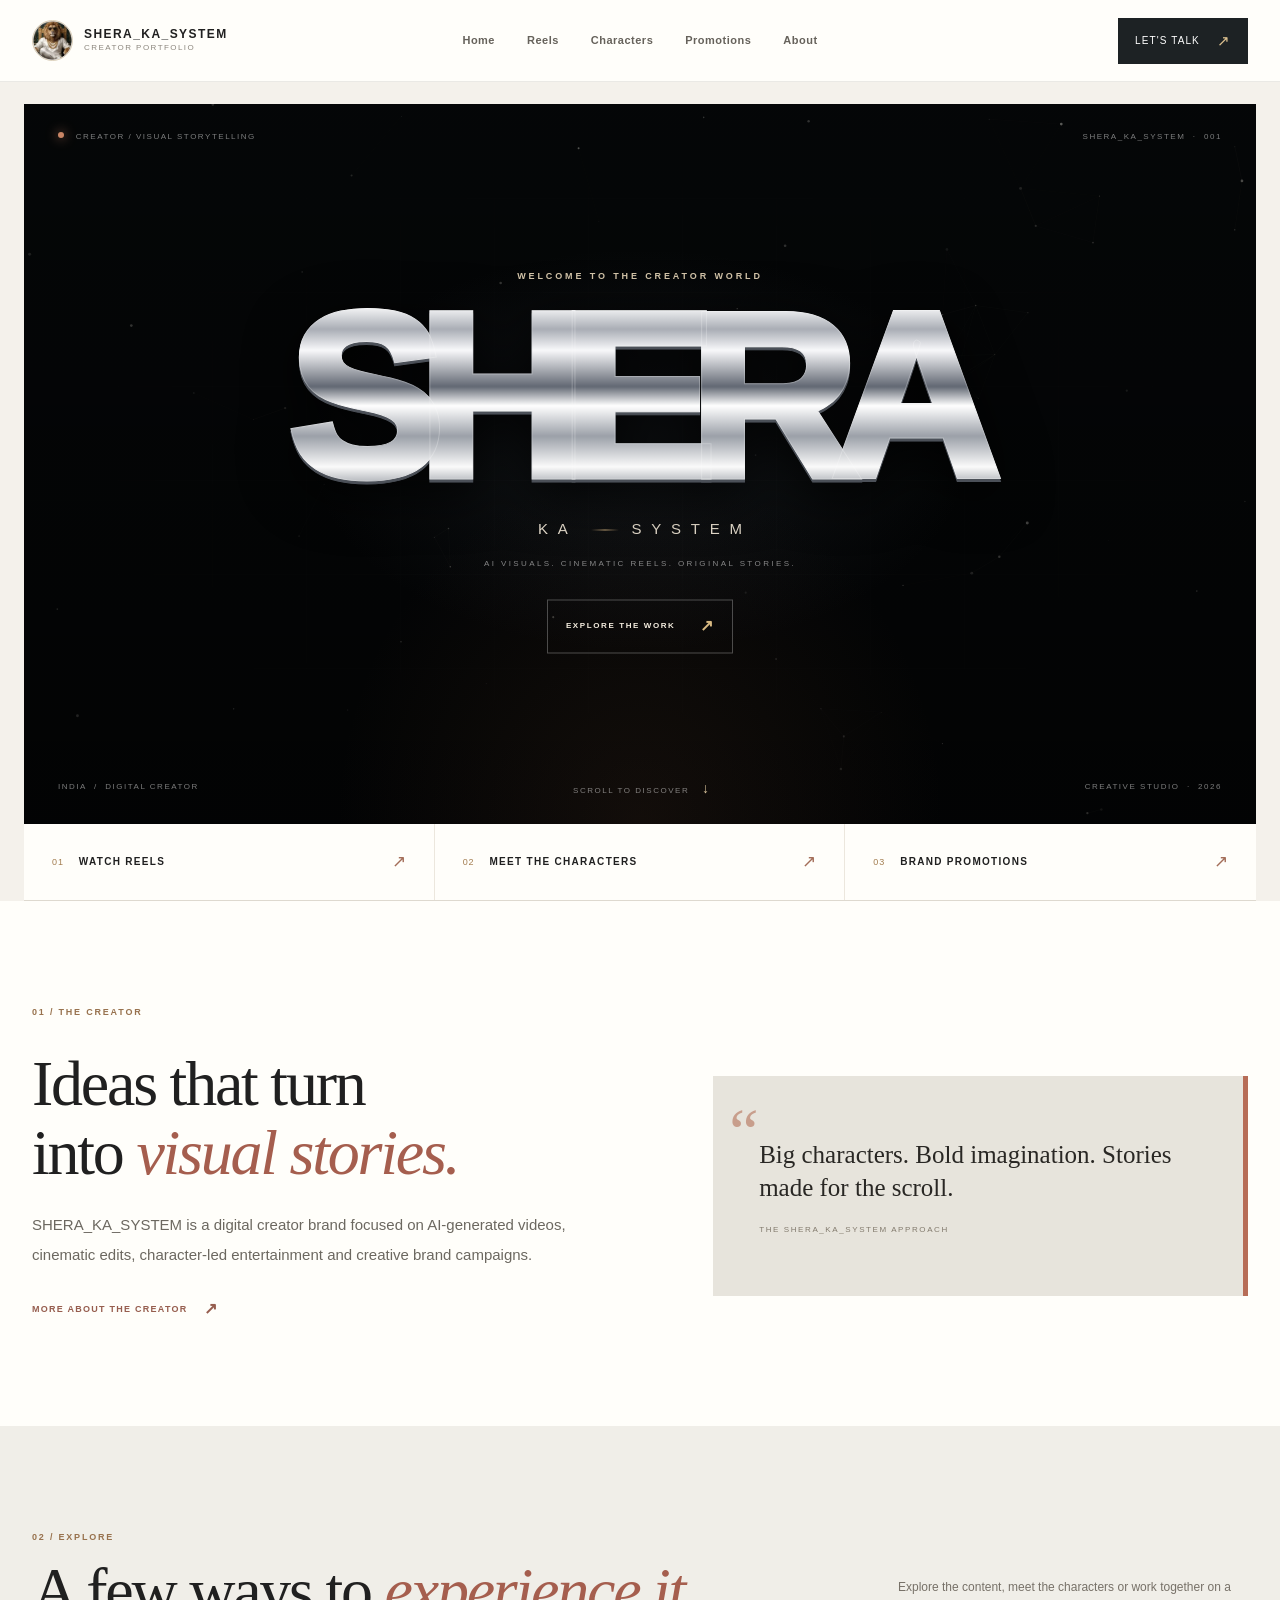
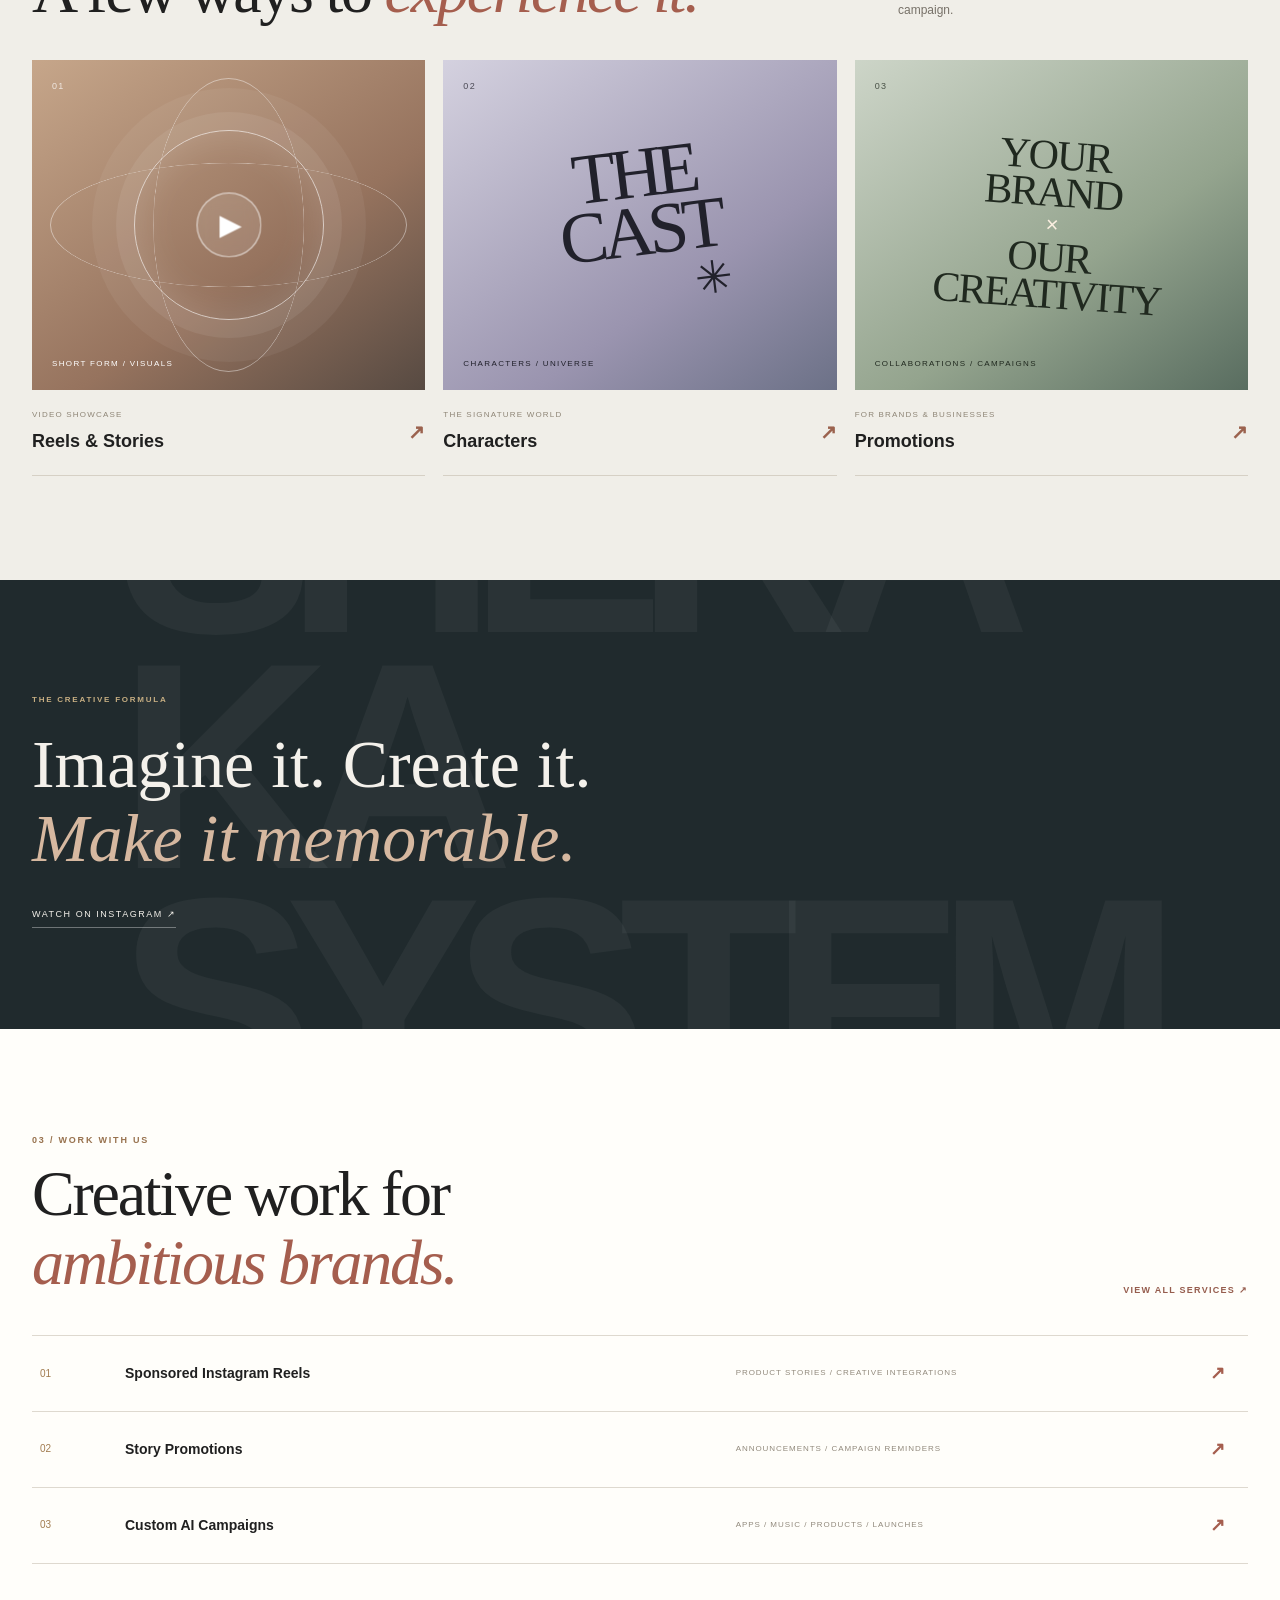
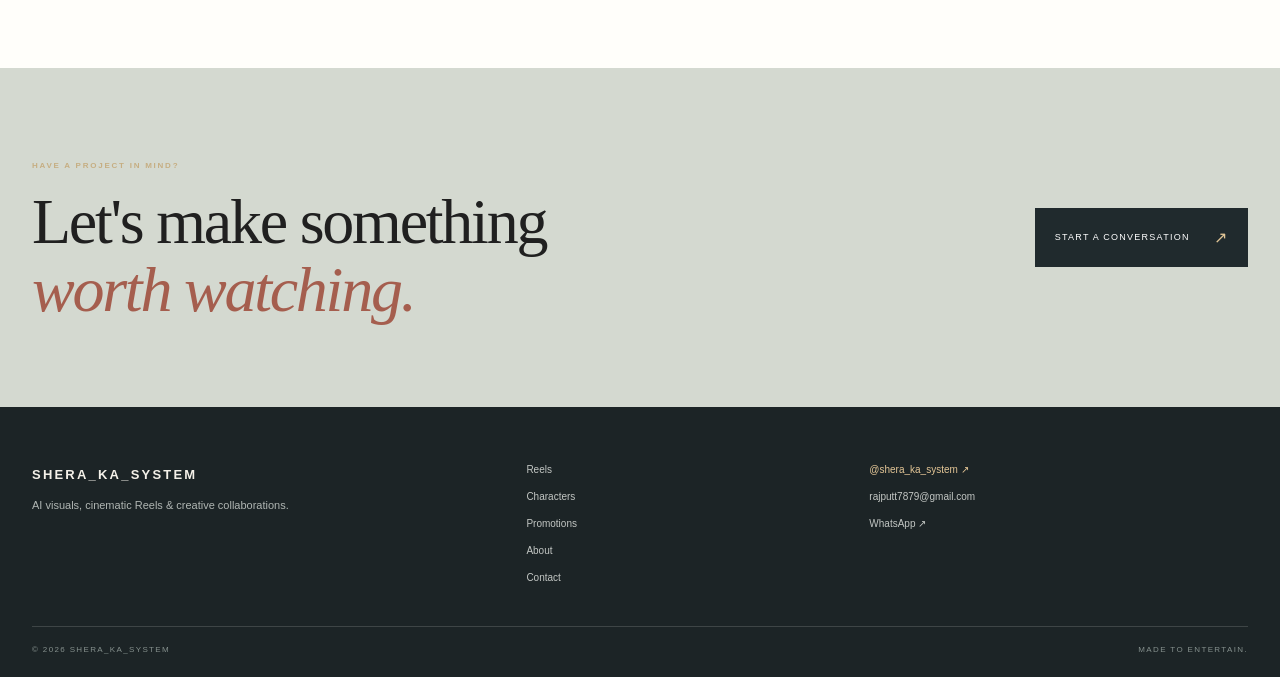
==== commit 505bfe23: "Fix Home navigation with absolute GitHub Pages URL" ====
--- a/index.html
+++ b/index.html
@@ -6,10 +6,10 @@
 </head><body>
 <div class="scroll-progress"></div>
 <header class="site-header"><div class="header-inner">
-<a class="brand" href="index.html" aria-label="SHERA_KA_SYSTEM home"><img src="shera-avatar.webp" alt="" width="40" height="40"><span><strong>SHERA_KA_SYSTEM</strong><small>CREATOR PORTFOLIO</small></span></a>
+<a class="brand" href="https://bhavishyarajputt83-web.github.io/sherakasystem.github.io/" aria-label="SHERA_KA_SYSTEM home"><img src="shera-avatar.webp" alt="" width="40" height="40"><span><strong>SHERA_KA_SYSTEM</strong><small>CREATOR PORTFOLIO</small></span></a>
 <button class="menu-toggle" type="button" aria-label="Open menu" aria-expanded="false"><span></span><span></span></button>
 <nav class="main-nav" aria-label="Main navigation">
-<a class="active" href="index.html">Home</a>
+<a class="home-link" href="https://bhavishyarajputt83-web.github.io/sherakasystem.github.io/" aria-label="Go to homepage">Home</a>
 <a class="" href="reels.html">Reels</a>
 <a class="" href="characters.html">Characters</a>
 <a class="" href="brand-promotions.html">Promotions</a>
--- a/style.css
+++ b/style.css
@@ -1,139 +1,304 @@
-/* SHERA_KA_SYSTEM — minimal cinematic visual identity */
-:root{color-scheme:light;--paper:#f2f1ee;--white:#fff;--black:#050505;--ink:#171717;--muted:#77736c;--line:#dedbd5;--gold:#c39a51;--gold-light:#f0d6a1}
+/* SHERA_KA_SYSTEM — editorial creator portfolio */
+:root{
+  color-scheme:light;
+  --paper:#f4f1eb;--white:#fffefa;--ink:#202020;--muted:#77736c;--line:#ded9cf;
+  --dark:#070809;--dark2:#13171a;--gold:#c2a06a;--red:#bd6954;--lilac:#d9d4e4;--sage:#c8d0c2;--blue:#c9d9e1;
+  --sans:Inter,Arial,Helvetica,sans-serif;--display:Georgia,"Times New Roman",serif;
+}
 *{box-sizing:border-box}
-html{scroll-behavior:smooth}
-body{margin:0;background:var(--paper);color:var(--ink);font-family:Arial,Helvetica,sans-serif;line-height:1.55}
+html{scroll-behavior:smooth;scroll-padding-top:90px}
+body{margin:0;background:var(--paper);color:var(--ink);font-family:var(--sans);font-size:15px;line-height:1.6;overflow-x:hidden}
 a{color:inherit;text-decoration:none}
-button{font:inherit}
-.site-header{height:82px;background:#fff;border-bottom:1px solid #e8e6e2}
-.header-inner{width:min(1400px,calc(100% - 64px));height:100%;margin:auto;display:flex;align-items:center;gap:45px}
-.identity{display:flex;align-items:center;gap:11px;min-width:270px}
-.identity img{width:42px;height:42px;object-fit:cover;border-radius:50%;border:1px solid #ded2bc}
-.identity-copy{display:flex;flex-direction:column;gap:2px}
-.identity-copy strong{font-size:12px;letter-spacing:.16em;font-weight:800}
-.identity-copy small{font-size:9px;letter-spacing:.2em;color:#999287}
-.main-nav{display:flex;align-items:center;justify-content:center;gap:30px;flex:1}
-.main-nav a{font-size:11px;color:#6b6862;letter-spacing:.08em;transition:color .2s}
-.main-nav a:hover,.main-nav .nav-current{color:#111}
-.header-contact{display:inline-flex;align-items:center;gap:16px;padding:12px 17px;border-radius:3px;background:#090909;color:#fff;font-size:10px;letter-spacing:.13em}
-.header-contact span{color:#e0bd7b;font-size:15px}
-.nav-toggle{display:none}
-/* Main video-like canvas */
-.visual-stage{position:relative;isolation:isolate;width:min(1400px,calc(100% - 64px));height:clamp(470px,57vw,735px);min-height:470px;margin:26px auto 0;overflow:hidden;background:#020203;color:#fff}
-.stage-canvas,.stage-vignette{position:absolute;inset:0;width:100%;height:100%;pointer-events:none}
-.stage-canvas{z-index:-1}
-.stage-vignette{z-index:0;background:radial-gradient(ellipse at 50% 46%,transparent 8%,rgba(0,0,0,.15) 47%,rgba(0,0,0,.82) 100%),linear-gradient(180deg,rgba(0,0,0,.3),transparent 24%,transparent 75%,rgba(0,0,0,.42))}
-.visual-stage:before{content:"";position:absolute;inset:0;z-index:0;pointer-events:none;opacity:.11;background-image:url("data:image/svg+xml,%3Csvg viewBox='0 0 180 180' xmlns='http://www.w3.org/2000/svg'%3E%3Cfilter id='n'%3E%3CfeTurbulence type='fractalNoise' baseFrequency='.72' numOctaves='3' stitchTiles='stitch'/%3E%3C/filter%3E%3Crect width='100%25' height='100%25' filter='url(%23n)' opacity='.42'/%3E%3C/svg%3E")}
-.stage-topline,.stage-bottomline{position:absolute;left:30px;right:30px;z-index:3;display:flex;justify-content:space-between;align-items:center;color:rgba(255,255,255,.48);font-size:9px;letter-spacing:.2em}
-.stage-topline{top:24px}.stage-bottomline{bottom:24px}
-.stage-topline b{color:rgba(255,255,255,.25);font-weight:400}
-.status-dot{display:inline-block;width:6px;height:6px;margin:0 8px 1px 0;border-radius:50%;background:#d9b46f;box-shadow:0 0 12px #e3bc75;animation:statusBlink 2.1s ease-in-out infinite}
-@keyframes statusBlink{50%{opacity:.25}}
-.wordmark-wrap{position:absolute;z-index:2;left:50%;top:50%;width:90%;transform:translate(-50%,-50%);display:flex;flex-direction:column;align-items:center;text-align:center}
-.chrome-wordmark{position:relative;margin:0;font-family:Arial,Helvetica,sans-serif;font-size:clamp(88px,17vw,230px);line-height:.86;font-weight:900;letter-spacing:-.095em;padding-right:.09em;color:transparent;background:linear-gradient(180deg,#fff 0%,#9da0a8 13%,#fdfdfd 25%,#656873 42%,#fff 52%,#8b8e97 68%,#f7f7f8 83%,#737782 100%);background-clip:text;-webkit-background-clip:text;-webkit-text-stroke:1px rgba(255,255,255,.18);filter:drop-shadow(0 3px 0 #555963) drop-shadow(0 7px 13px rgba(0,0,0,.9));animation:chromeBreath 7s ease-in-out infinite}
-@keyframes chromeBreath{0%,100%{filter:drop-shadow(0 3px 0 #555963) drop-shadow(0 7px 13px rgba(0,0,0,.9)) brightness(.94)}50%{filter:drop-shadow(0 3px 0 #555963) drop-shadow(0 9px 20px rgba(255,255,255,.15)) brightness(1.18)}}
-.wordmark-reflection{position:absolute;top:8%;left:50%;transform:translateX(-50%) scaleY(-1);font-family:Arial,Helvetica,sans-serif;font-size:clamp(88px,17vw,230px);font-weight:900;letter-spacing:-.095em;padding-right:.09em;line-height:.86;color:rgba(212,218,231,.12);filter:blur(5px);mask-image:linear-gradient(to bottom,rgba(0,0,0,.18),transparent 68%);-webkit-mask-image:linear-gradient(to bottom,rgba(0,0,0,.18),transparent 68%);pointer-events:none}
-.wordmark-sub{display:flex;align-items:center;gap:12px;margin-top:22px;color:#e6e2dc;font-size:clamp(11px,1.5vw,17px);font-weight:500;letter-spacing:.65em;padding-left:.65em}
-.wordmark-sub span{width:27px;height:1px;background:linear-gradient(90deg,transparent,#d7b879,transparent)}
-.stage-tagline{margin:17px 0 0;color:rgba(255,255,255,.42);font-size:9px;letter-spacing:.35em}
-.stage-cta{margin-top:34px;padding:13px 19px;border:1px solid rgba(235,222,197,.32);color:#f4ead7;font-size:9px;letter-spacing:.2em;transition:background .25s,border-color .25s}
-.stage-cta span{margin-left:13px;color:#dbb877;font-size:15px}
-.stage-cta:hover{background:rgba(255,255,255,.08);border-color:rgba(235,222,197,.7)}
-.light-sweep{position:absolute;z-index:1;top:-35%;bottom:-35%;left:-35%;width:18%;transform:rotate(19deg);background:linear-gradient(90deg,transparent,rgba(255,255,255,.035),rgba(220,226,239,.13),rgba(255,255,255,.035),transparent);filter:blur(12px);animation:lightSweep 12s ease-in-out infinite;pointer-events:none}
-@keyframes lightSweep{0%,15%{left:-35%;opacity:0}28%{opacity:.9}58%{left:118%;opacity:.45}60%,100%{left:118%;opacity:0}}
-/* Quiet navigation below the stage */
-.quick-links{width:min(1400px,calc(100% - 64px));margin:0 auto;background:#fff;display:grid;grid-template-columns:repeat(3,1fr);border-bottom:1px solid var(--line)}
-.quick-links a{min-height:78px;display:flex;align-items:center;gap:16px;padding:0 25px;border-right:1px solid #ece9e3;transition:background .2s}
-.quick-links a:last-child{border-right:0}
-.quick-links a:hover{background:#f8f6f1}
-.quick-number{font-size:9px;color:#b49a6a;letter-spacing:.1em}
-.quick-links strong{font-size:10px;letter-spacing:.15em;font-weight:700}
-.quick-arrow{margin-left:auto;color:#9d7c42;font-size:17px}
-.intro-strip{width:min(1400px,calc(100% - 64px));margin:0 auto;padding:33px 30px;background:#fff;display:grid;grid-template-columns:190px 1fr auto;align-items:center;gap:25px}
-.intro-label{font-size:9px;letter-spacing:.2em;color:#9b814e}
-.intro-strip p{font-size:13px;color:#5f5b55;line-height:1.8;margin:0;max-width:720px}
-.intro-strip p strong{color:#191919;letter-spacing:.04em}
-.intro-strip>a{font-size:9px;letter-spacing:.14em;font-weight:700;white-space:nowrap}
-.intro-strip>a:hover{color:#a27b3c}
-.site-footer{width:min(1400px,calc(100% - 64px));margin:0 auto 26px;padding:25px 30px;background:#fff;border-top:1px solid #eeece8;display:flex;justify-content:space-between;align-items:center;gap:20px}
-.footer-left{display:flex;flex-direction:column;gap:4px}
-.footer-left strong{font-size:11px;letter-spacing:.15em}
-.footer-left span{font-size:8px;letter-spacing:.14em;color:#9b958b}
-.footer-right{display:flex;gap:25px;align-items:center}
-.footer-right a{font-size:9px;color:#67625a;letter-spacing:.12em}
-.footer-right a:hover{color:#a27b3c}
-/* Inner pages use the same uncluttered design */
-.page-main{width:min(1240px,calc(100% - 64px));margin:25px auto 50px;padding:0 0 30px}
-.page-hero{padding:68px 30px;text-align:center;background:#050505;color:#fff;position:relative;overflow:hidden}
-.page-hero h1{font-size:clamp(40px,7vw,84px);letter-spacing:-.055em;line-height:1.05;margin:17px 0}
-.page-hero .lead{max-width:750px;margin:0 auto;color:#c4c0ba;font-size:15px}
-.eyebrow,.kicker{font-size:9px;letter-spacing:.25em;color:#c6a66b;text-transform:uppercase}
-.breadcrumbs{font-size:10px;letter-spacing:.1em;color:#8a8478;margin:15px 0}
-.article{max-width:900px;margin:25px auto;padding:35px;background:#fff;border:1px solid #e5e1d8}
-.article h2{font-size:21px;color:#1b1b1b;margin:28px 0 8px}
-.article h2:first-child{margin-top:0}
-.article p{font-size:13px;color:#615d56;line-height:1.9}
-.article .gold,.article strong{color:#8c692f}
-.article .btn{display:inline-flex;margin-top:15px}
-.character-grid,.grid,.promo-grid,.reel-grid{width:min(100%,1000px);margin:25px auto;display:grid;grid-template-columns:repeat(2,1fr);gap:1px;background:#dfdbd2;border:1px solid #dfdbd2}
-.character-card,.card,.promo-card,.reel-card{padding:26px;background:#fff;color:#191919;box-shadow:none;border:0;border-radius:0}
-.character-card h3,.card h3,.promo-card h3,.reel-card h3{font-size:17px;color:#181818;margin:12px 0 7px}
-.character-card p,.card p,.promo-card p,.reel-card p{font-size:12px;color:#6c675f;line-height:1.8}
-.character-symbol,.symbol{font-size:27px}
-.tag,.badge-line,.card-kicker{font-size:8px;letter-spacing:.18em;color:#9c7a41;text-transform:uppercase}
-.text-link,.inline-link{font-size:10px;color:#95703a;font-weight:700;letter-spacing:.08em}
-.callout{max-width:950px;margin:25px auto;padding:25px;text-align:center;background:#fff;border:1px solid #e5e1d8}
-.promo-grid{grid-template-columns:repeat(2,1fr)}
-.contact-grid{max-width:1000px;margin:25px auto;display:grid;grid-template-columns:1.1fr .9fr;gap:18px}
-.contact-form,.contact-box{padding:28px;background:#fff;border:1px solid #e5e1d8;border-radius:0;box-shadow:none;color:#191919}
-.contact-form h2,.contact-box h2{font-size:22px}
-.contact-form p,.contact-box p,.small-note{font-size:12px;color:#726c63}
-.contact-form label{display:block;margin:13px 0 6px;font-size:10px;font-weight:700;color:#635033}
-.contact-form input,.contact-form select,.contact-form textarea{width:100%;padding:11px;border:1px solid #ddd7ca;background:#fbfaf8;color:#222;font:inherit;font-size:13px;border-radius:0}
-.contact-form textarea{min-height:115px}
-.contact-form button{border:0;cursor:pointer;margin-top:15px;background:#080808;color:#fff}
-.contact-box .btn{display:flex;margin:8px 0;border-radius:0}
-.page-main .page-hero .gold,.gold{color:#d8b575}
-footer:not(.site-footer){width:min(1240px,calc(100% - 64px));margin:0 auto 25px;padding:22px 30px;background:#fff;color:#77736c;border-top:1px solid #e5e1d8;font-size:10px;text-align:left}
-footer:not(.site-footer) .wrap{width:100%}
-footer:not(.site-footer) strong,footer:not(.site-footer) a{color:#2a2926}
-footer:not(.site-footer) .footer-note{font-size:10px;color:#99928a}
-/* Loading identity */
-.site-loader{position:fixed;inset:0;z-index:9999;background:#020203;color:#fff;display:flex;align-items:center;justify-content:center;opacity:1;visibility:visible;transition:opacity .55s ease,visibility .55s ease}
-.site-loader.is-hidden{opacity:0;visibility:hidden;pointer-events:none}
-.loader-content{text-align:center;position:relative;padding:30px}
-.loader-name{font-family:Arial,Helvetica,sans-serif;font-size:clamp(65px,13vw,165px);font-weight:900;letter-spacing:-.095em;padding-right:.095em;line-height:.9;color:transparent;background:linear-gradient(180deg,#fff 0%,#9da0a8 16%,#fff 28%,#656873 47%,#fff 58%,#858994 77%,#f7f7f8 100%);background-clip:text;-webkit-background-clip:text;filter:drop-shadow(0 4px 0 #555963) drop-shadow(0 9px 22px #000);animation:loaderChrome 2.2s ease-in-out infinite alternate}
-@keyframes loaderChrome{to{filter:drop-shadow(0 4px 0 #555963) drop-shadow(0 9px 25px rgba(255,255,255,.17)) brightness(1.23)}}
-.loader-sub{margin-top:13px;font-size:10px;letter-spacing:.62em;padding-left:.62em;color:#e7d9bd}
-.loader-progress{width:min(220px,50vw);height:1px;margin:26px auto 0;background:#292929;overflow:hidden}
-.loader-progress span{display:block;width:35%;height:100%;background:#dfc28d;animation:loaderRun 1.25s ease-in-out infinite}
-@keyframes loaderRun{from{transform:translateX(-110%)}to{transform:translateX(320%)}}
-@media(max-width:820px){
- .header-inner{width:calc(100% - 32px);gap:15px}.identity{min-width:0;flex:1}.main-nav{gap:15px}.main-nav a{font-size:9px}.header-contact{padding:10px 12px;font-size:9px}
- .visual-stage,.quick-links,.intro-strip,.site-footer{width:calc(100% - 32px)}.visual-stage{height:clamp(430px,66vw,600px);min-height:430px}
- .intro-strip{grid-template-columns:130px 1fr;gap:12px}.intro-strip>a{grid-column:2}
+button,input,select,textarea{font:inherit}
+button,a{-webkit-tap-highlight-color:transparent}
+::selection{background:#d5c2a1;color:#171717}
+img{max-width:100%;display:block}
+.site-header{position:sticky;top:0;z-index:90;height:82px;background:rgba(255,254,250,.96);border-bottom:1px solid rgba(30,30,30,.09);backdrop-filter:blur(16px)}
+.header-inner{width:min(1360px,calc(100% - 64px));height:100%;margin:auto;display:grid;grid-template-columns:1fr auto 1fr;align-items:center;gap:32px}
+.brand{display:flex;align-items:center;gap:11px;justify-self:start}
+.brand img{width:41px;height:41px;object-fit:cover;object-position:center;border-radius:50%;border:1px solid #ded2bc;background:#ddd}
+.brand span{display:flex;flex-direction:column;gap:2px}
+.brand strong{font-size:12px;line-height:1.1;letter-spacing:.12em;font-weight:850}
+.brand small{font-size:8px;line-height:1.3;letter-spacing:.18em;color:#8c877e}
+.main-nav{display:flex;align-items:center;justify-content:center;gap:clamp(17px,2.5vw,35px);height:100%}
+.main-nav a{position:relative;display:flex;align-items:center;height:100%;font-size:11px;font-weight:650;color:#66625b;letter-spacing:.045em;white-space:nowrap;transition:color .2s}
+.main-nav a:after{content:"";position:absolute;left:0;right:0;bottom:20px;height:1px;background:var(--red);transform:scaleX(0);transform-origin:left;transition:transform .25s}
+.main-nav a:hover,.main-nav a.active{color:#171717}
+.main-nav a:hover:after,.main-nav a.active:after{transform:scaleX(1)}
+.nav-cta{justify-self:end;background:#1d2224;color:#fff;padding:11px 17px;font-size:10px;letter-spacing:.11em;text-transform:uppercase;display:inline-flex;align-items:center;gap:17px;transition:background .2s}
+.nav-cta span{font-size:15px;color:#dfc391}
+.nav-cta:hover{background:#9d5645}
+.menu-toggle{display:none}
+
+/* Cinematic home stage */
+.cinema-hero{width:min(1480px,calc(100% - 48px));height:clamp(500px,58vw,720px);min-height:500px;margin:22px auto 0;position:relative;overflow:hidden;isolation:isolate;background:#050708;color:#fff}
+.hero-particles{position:absolute;inset:0;width:100%;height:100%;z-index:-1}
+.hero-grid-lines{position:absolute;inset:0;pointer-events:none;z-index:0;opacity:.2;background-image:linear-gradient(rgba(255,255,255,.07) 1px,transparent 1px),linear-gradient(90deg,rgba(255,255,255,.055) 1px,transparent 1px);background-size:94px 94px;mask-image:radial-gradient(ellipse at center,#000 5%,transparent 78%)}
+.cinema-hero:before{content:"";position:absolute;inset:0;z-index:0;background:radial-gradient(ellipse at 50% 48%,rgba(83,93,107,.18),transparent 38%),radial-gradient(ellipse at 50% 100%,rgba(128,82,53,.13),transparent 35%),linear-gradient(180deg,rgba(0,0,0,.12),rgba(0,0,0,.55));pointer-events:none}
+.hero-meta,.hero-bottom{position:absolute;z-index:3;left:34px;right:34px;display:flex;align-items:center;justify-content:space-between;color:rgba(255,255,255,.48);font-size:8px;letter-spacing:.19em}
+.hero-meta{top:27px}.hero-bottom{bottom:25px}
+.live-dot{width:6px;height:6px;border-radius:50%;display:inline-block;margin:0 8px 1px 0;background:#c98565;box-shadow:0 0 12px #c98565;animation:livePulse 1.8s ease-in-out infinite}
+@keyframes livePulse{50%{opacity:.3;transform:scale(.75)}}
+.hero-center{position:absolute;z-index:3;left:50%;top:49%;width:min(900px,90%);transform:translate(-50%,-50%);text-align:center}
+.eyebrow{font-size:9px;letter-spacing:.32em;color:#d5c6ab;font-weight:700}
+.metal-word{position:relative;margin:21px 0 0;font-family:Arial,Helvetica,sans-serif;font-size:clamp(100px,18vw,250px);font-weight:950;letter-spacing:-.105em;line-height:.83;padding-right:.105em;color:transparent;background:linear-gradient(180deg,#fff 0%,#a9adb5 13%,#f8f8fa 24%,#626873 43%,#fff 53%,#9ba0a8 69%,#fafafa 85%,#777d87 100%);background-clip:text;-webkit-background-clip:text;-webkit-text-stroke:1px rgba(255,255,255,.25);filter:drop-shadow(0 3px 0 #4b5058) drop-shadow(0 12px 26px rgba(0,0,0,.82));animation:metalPulse 6s ease-in-out infinite}
+@keyframes metalPulse{0%,100%{filter:drop-shadow(0 3px 0 #4b5058) drop-shadow(0 12px 26px rgba(0,0,0,.82)) brightness(.95)}50%{filter:drop-shadow(0 3px 0 #4b5058) drop-shadow(0 10px 32px rgba(225,229,239,.2)) brightness(1.2)}}
+.metal-sub{display:flex;align-items:center;justify-content:center;gap:13px;margin-top:22px;color:#e8dfcf;font-size:clamp(11px,1.3vw,15px);letter-spacing:.65em;padding-left:.65em}
+.metal-sub i{display:block;width:28px;height:1px;background:linear-gradient(90deg,transparent,#c7a879,transparent)}
+.hero-description{margin:17px 0 28px;color:rgba(255,255,255,.5);font-size:8px;letter-spacing:.3em}
+.hero-button{display:inline-flex;align-items:center;gap:24px;padding:13px 18px;border:1px solid rgba(255,255,255,.27);color:#f5eee0;font-size:8px;font-weight:750;letter-spacing:.2em;transition:background .25s,border-color .25s}
+.hero-button span{font-size:16px;color:#d8b982}
+.hero-button:hover{background:rgba(255,255,255,.08);border-color:#d6bd8f}
+.hero-light{position:absolute;z-index:1;top:-20%;bottom:-20%;left:-25%;width:11%;transform:rotate(18deg);background:linear-gradient(90deg,transparent,rgba(255,255,255,.025),rgba(223,228,241,.16),rgba(255,255,255,.025),transparent);filter:blur(10px);animation:heroSweep 11s ease-in-out infinite;pointer-events:none}
+@keyframes heroSweep{0%,18%{left:-25%;opacity:0}32%{opacity:.8}65%{left:115%;opacity:.4}66%,100%{left:115%;opacity:0}}
+.hero-scroll b{font-size:14px;color:#dac49d;margin-left:9px}
+.quick-nav{width:min(1480px,calc(100% - 48px));margin:0 auto;background:#fffefa;display:grid;grid-template-columns:repeat(3,1fr);border-bottom:1px solid var(--line)}
+.quick-nav a{min-height:76px;padding:0 28px;display:flex;align-items:center;gap:15px;border-right:1px solid #ece7dd;transition:background .2s,color .2s}
+.quick-nav a:last-child{border:0}
+.quick-nav a:hover{background:#f1e8da}
+.quick-nav small{font-size:9px;color:#a37d50;letter-spacing:.1em}
+.quick-nav strong{font-size:10px;letter-spacing:.13em}
+.quick-nav span{margin-left:auto;color:#a36d58;font-size:17px}
+
+/* Sections and editorial rhythm */
+.section{padding:104px max(32px,calc((100% - 1220px)/2));}
+.section-kicker{color:#98724e;font-size:9px;font-weight:750;letter-spacing:.2em;text-transform:uppercase}
+.about-preview{background:#fffefa}
+.about-preview-grid{display:grid;grid-template-columns:1.05fr .95fr;gap:90px;align-items:center;margin-top:31px}
+.about-preview h2,.section-heading h2,.story-grid h2,.contact-banner h2,.promo-note h2{font-family:var(--display);font-weight:400;font-size:clamp(39px,5vw,66px);line-height:1.07;letter-spacing:-.035em;margin:0}
+.about-preview h2 em,.section-heading h2 em,.story-grid h2 em,.contact-banner h2 em,.promo-note h2 em{font-style:italic;color:#a55e4e}
+.section-lead{max-width:570px;margin:23px 0 26px;color:#6c6860;font-size:15px;line-height:1.95}
+.text-link{display:inline-flex;align-items:center;gap:16px;color:#965d4e;font-size:9px;letter-spacing:.14em;font-weight:800}
+.text-link span{font-size:16px}
+.about-note{position:relative;padding:38px 42px 35px 46px;background:#e7e4dc;min-height:220px;display:flex;flex-direction:column;justify-content:center}
+.about-note:after{content:"";position:absolute;right:0;top:0;width:5px;height:100%;background:#b76d57}
+.note-mark{position:absolute;left:16px;top:3px;font-family:var(--display);font-size:66px;color:#b87962;opacity:.65}
+.about-note p{font-family:var(--display);font-size:25px;line-height:1.32;margin:0 0 20px;color:#292724}
+.about-note small{font-size:8px;letter-spacing:.2em;color:#827a6d}
+.work-section{background:#f0eee8}
+.section-heading{display:flex;align-items:end;justify-content:space-between;gap:35px;margin-bottom:34px}
+.section-heading h2{margin-top:13px}
+.section-heading>p{max-width:350px;color:#777168;font-size:12px;line-height:1.85;margin:0 0 5px}
+.work-grid{display:grid;grid-template-columns:repeat(3,1fr);gap:18px}
+.work-card{display:block;min-width:0}
+.work-art{height:330px;position:relative;overflow:hidden;display:flex;align-items:center;justify-content:center;isolation:isolate;transition:transform .45s cubic-bezier(.2,.8,.2,1)}
+.work-card:hover .work-art{transform:translateY(-5px)}
+.art-reels{background:linear-gradient(145deg,#c6a68a,#96735e 60%,#574a42);color:#fff}
+.art-characters{background:linear-gradient(145deg,#d4d1df,#9a94af 65%,#6c7187);color:#21212b}
+.art-promotions{background:linear-gradient(145deg,#cdd5c8,#94a48e 60%,#596d60);color:#20291f}
+.art-index{position:absolute;top:19px;left:20px;font-size:9px;letter-spacing:.15em;opacity:.75}
+.art-caption{position:absolute;bottom:19px;left:20px;font-size:8px;letter-spacing:.17em}
+.art-ring{width:190px;height:190px;border-radius:50%;border:1px solid rgba(255,255,255,.64);box-shadow:0 0 0 18px rgba(255,255,255,.07),0 0 0 42px rgba(255,255,255,.05),inset 0 0 42px rgba(255,255,255,.16);animation:slowTurn 28s linear infinite}
+.art-ring:before,.art-ring:after{content:"";position:absolute;inset:18px;border:1px solid rgba(255,255,255,.43);border-radius:50%;transform:rotateX(65deg)}
+.art-ring:after{transform:rotateY(65deg)}
+@keyframes slowTurn{to{transform:rotate(360deg)}}
+.art-play{position:absolute;font-size:29px;left:50%;top:50%;transform:translate(-50%,-50%);width:65px;height:65px;border:1px solid rgba(255,255,255,.75);border-radius:50%;display:grid;place-items:center;padding-left:4px;background:rgba(255,255,255,.1);backdrop-filter:blur(8px)}
+.character-type{font-family:var(--display);font-size:72px;line-height:.8;letter-spacing:-.08em;text-align:center;transform:rotate(-7deg)}
+.character-type span{display:block;font-family:var(--sans);font-size:45px;margin-top:8px;text-align:right}
+.promo-type{font-family:var(--display);font-size:42px;line-height:.87;letter-spacing:-.045em;text-align:center;transform:rotate(4deg)}
+.promo-type span{color:#fbefe1;font-family:var(--sans);font-size:22px;display:block;margin:5px 0}
+.work-info{display:flex;align-items:center;justify-content:space-between;padding:19px 0;border-bottom:1px solid #d6d0c5}
+.work-info small{display:block;font-size:8px;letter-spacing:.15em;color:#8e8576}
+.work-info h3{font-size:18px;font-weight:600;margin:6px 0 0}
+.work-info>b{font-size:20px;color:#9b624e;transition:transform .2s}
+.work-card:hover .work-info>b{transform:translate(4px,-4px)}
+.statement-band{position:relative;overflow:hidden;background:#202a2d;color:#f4f1eb;padding:105px max(32px,calc((100% - 1220px)/2));min-height:360px;display:flex;align-items:center}
+.statement-inner{position:relative;z-index:2}
+.statement-inner>span,.contact-banner small,.promo-note small{font-size:8px;letter-spacing:.22em;color:#c6ae82;font-weight:750}
+.statement-inner h2{font-family:var(--display);font-size:clamp(40px,5.3vw,70px);font-weight:400;line-height:1.08;margin:19px 0 25px}
+.statement-inner h2 em{color:#d6b8a0}
+.statement-inner>a{font-size:9px;letter-spacing:.17em;border-bottom:1px solid rgba(255,255,255,.35);padding-bottom:8px}
+.statement-side{position:absolute;right:10%;bottom:-90px;font-size:clamp(120px,23vw,300px);font-weight:900;line-height:.8;letter-spacing:-.1em;color:rgba(255,255,255,.045);pointer-events:none}
+.services-preview{background:#fffefa}
+.service-list{margin-top:38px;border-top:1px solid var(--line)}
+.service-list a{display:grid;grid-template-columns:65px 1.3fr 1fr 30px;align-items:center;gap:20px;padding:23px 8px;border-bottom:1px solid var(--line);transition:padding .25s,background .25s}
+.service-list a:hover{padding-left:18px;background:#f7f4ee}
+.service-list span{color:#a27c50;font-size:10px}
+.service-list strong{font-size:14px;font-weight:600}
+.service-list small{font-size:8px;letter-spacing:.12em;color:#91897c}
+.service-list b{font-size:18px;color:#a55e4e}
+.contact-banner{padding:83px max(32px,calc((100% - 1220px)/2));background:#d4d9d0;display:flex;justify-content:space-between;align-items:center;gap:30px}
+.contact-banner h2{margin-top:13px}
+.banner-button{display:inline-flex;align-items:center;gap:24px;padding:17px 20px;background:#202a2d;color:#fff;font-size:9px;letter-spacing:.14em;white-space:nowrap;transition:background .2s}
+.banner-button span{font-size:16px;color:#e0c596}
+.banner-button:hover{background:#a45e4d}
+
+/* Inner page hero layouts */
+.inner-hero{min-height:480px;display:grid;grid-template-columns:1.05fr .95fr;align-items:stretch;overflow:hidden}
+.inner-hero-copy{padding:85px max(36px,calc((100vw - 1200px)/2));padding-right:50px;display:flex;flex-direction:column;justify-content:center;align-items:flex-start}
+.inner-hero-copy h1{font-family:var(--display);font-weight:400;font-size:clamp(48px,6.7vw,88px);line-height:.99;letter-spacing:-.055em;margin:23px 0}
+.inner-hero-copy h1 em{font-style:italic;color:#a45f4d}
+.inner-hero-copy>p{max-width:510px;color:#6c6860;font-size:15px;line-height:1.9;margin:0 0 25px}
+.inner-hero-cream{background:#f4f1eb}
+.inner-hero-lilac{background:#e0dce8}
+.inner-hero-peach{background:#e8d7ca}
+.inner-hero-dark{background:#161c20;color:white}
+.inner-hero-dark .inner-hero-copy>p{color:#c2c3c1}
+.inner-hero-dark .inner-hero-copy h1 em{color:#d5b17c}
+.inner-hero-art{position:relative;min-height:440px;overflow:hidden;display:flex;align-items:center;justify-content:center}
+.about-art{background:#c8d7d5}
+.about-art:before,.shera-art:before,.promo-art:before,.contact-art:before{content:"";position:absolute;width:320px;height:320px;border:1px solid rgba(255,255,255,.65);border-radius:50%;box-shadow:0 0 0 28px rgba(255,255,255,.12),0 0 0 65px rgba(255,255,255,.08)}
+.about-art-ring{position:absolute;width:210px;height:210px;border-radius:50%;border:1px dashed rgba(38,72,75,.48);animation:slowTurn 25s linear infinite}
+.about-art>span{font-family:var(--display);font-size:95px;line-height:.8;text-align:center;color:#30494a;letter-spacing:-.07em}
+.inner-hero-art>small{position:absolute;bottom:28px;left:30px;font-size:8px;letter-spacing:.18em;color:rgba(25,35,35,.7)}
+.story-section{background:#fffefa}
+.story-grid{display:grid;grid-template-columns:.9fr 1.1fr;gap:90px;margin-top:32px}
+.story-grid h2{font-size:clamp(42px,5.5vw,68px)}
+.story-grid p{color:#6a665e;font-size:14px;line-height:1.95;margin:0 0 17px}
+.process-band{padding:78px max(32px,calc((100% - 1220px)/2));background:#e8e5dd}
+.process-grid{display:grid;grid-template-columns:repeat(3,1fr);gap:35px;margin-top:28px}
+.process-grid article{border-top:1px solid #c9c1b3;padding-top:18px}
+.process-grid small{font-size:9px;letter-spacing:.16em;color:#9b6b4f}
+.process-grid h3{font-family:var(--display);font-weight:400;font-size:28px;margin:12px 0 7px}
+.process-grid p{font-size:12px;color:#706b61;max-width:270px;line-height:1.8}
+.cast-art{background:#b5adca}
+.cast-art>span{font-family:var(--display);font-size:100px;line-height:.76;text-align:center;position:relative;z-index:2;color:#312d42;letter-spacing:-.09em}
+.cast-orb{position:absolute;border-radius:50%;border:1px solid rgba(255,255,255,.65)}
+.orb-a{width:190px;height:190px;transform:translate(-45px,-20px);box-shadow:0 0 0 24px rgba(255,255,255,.09)}
+.orb-b{width:310px;height:310px;transform:translate(35px,20px);border-style:dashed}
+.orb-c{width:420px;height:420px;transform:translate(-5px,10px);opacity:.45}
+.character-section{background:#fffefa}
+.character-grid{display:grid;grid-template-columns:repeat(3,1fr);gap:20px}
+.character-profile{background:#f4f1eb}
+.character-art{height:250px;position:relative;display:flex;align-items:center;justify-content:center;overflow:hidden}
+.character-art>span{position:absolute;top:17px;left:18px;font-size:9px;letter-spacing:.16em}
+.character-art>b{font-family:var(--display);font-size:100px;line-height:1;letter-spacing:-.09em;z-index:1}
+.character-art>small{position:absolute;bottom:16px;left:18px;font-size:8px;letter-spacing:.2em}
+.lion-art{background:#d9b995;color:#5c3b2e}.bull-art{background:#c8d0c3;color:#344a3d}.tiger-art{background:#c8d3dc;color:#384856}
+.lion-art:after,.bull-art:after,.tiger-art:after{content:"";position:absolute;width:190px;height:190px;border:1px solid rgba(255,255,255,.7);border-radius:50%;box-shadow:0 0 0 24px rgba(255,255,255,.1),0 0 0 48px rgba(255,255,255,.07)}
+.character-copy{padding:21px 22px 25px}
+.character-copy>small{color:#9c704e;font-size:8px;letter-spacing:.16em}
+.character-copy h2{font-family:var(--display);font-size:25px;font-weight:400;margin:6px 0}
+.character-copy p{font-size:12px;color:#716c63;line-height:1.8;margin:0 0 14px}
+
+/* Reels showcase */
+.page-hero-dark{position:relative;min-height:485px;display:flex;align-items:center;overflow:hidden}
+.page-hero-dark:after{content:"";position:absolute;width:560px;height:560px;border-radius:50%;right:8%;top:50%;transform:translateY(-50%);border:1px solid rgba(255,255,255,.12);box-shadow:0 0 0 36px rgba(255,255,255,.025),0 0 0 78px rgba(255,255,255,.018)}
+.page-hero-dark .inner-hero-copy{position:relative;z-index:2;padding-top:65px;padding-bottom:65px}
+.page-hero-dark .inner-hero-copy h1{font-size:clamp(60px,8vw,104px)}
+.reels-section,.reel-section{background:#f0eee8}
+.reel-grid{display:grid;grid-template-columns:repeat(3,1fr);gap:19px}
+.reel-card{display:block;min-width:0;background:#fffefa;transition:transform .3s,box-shadow .3s}
+.reel-card:hover{transform:translateY(-6px);box-shadow:0 18px 38px rgba(31,30,28,.1)}
+.reel-art{height:340px;position:relative;overflow:hidden;display:flex;flex-direction:column;justify-content:space-between;padding:19px;color:#fff}
+.reel-card-one .reel-art{background:linear-gradient(145deg,#a66e55,#483934)}
+.reel-card-two .reel-art{background:linear-gradient(145deg,#85839e,#41465b)}
+.reel-card-three .reel-art{background:linear-gradient(145deg,#859b86,#3e5b55)}
+.reel-art:after{content:"";position:absolute;width:230px;height:230px;right:-70px;bottom:-70px;border:1px solid rgba(255,255,255,.45);border-radius:50%;box-shadow:0 0 0 22px rgba(255,255,255,.08),0 0 0 50px rgba(255,255,255,.06)}
+.reel-art>span{font-size:8px;letter-spacing:.16em}
+.reel-art>b{position:relative;z-index:1;font-family:var(--display);font-size:43px;line-height:.98;font-weight:400;letter-spacing:-.04em}
+.reel-art>i{position:absolute;right:18px;top:16px;font-style:normal;font-size:21px}
+.reel-card-caption{padding:17px 18px 19px;display:flex;align-items:center;justify-content:space-between;gap:10px}
+.reel-card-caption strong{font-size:12px;font-weight:650}
+.reel-card-caption small{font-size:7px;letter-spacing:.12em;color:#968b7c}
+.fine-print{font-size:10px;color:#817a70;margin-top:18px}
+
+/* Promotions */
+.promo-hero .inner-hero-art{background:#aab9b5}
+.promo-art>span{font-family:var(--display);font-size:75px;line-height:.83;text-align:center;letter-spacing:-.06em;color:#273b38;z-index:1}
+.promo-art>small{color:#4b5b55}
+.promotion-section{background:#fffefa}
+.promotion-list{border-top:1px solid var(--line);margin-top:35px}
+.promotion-list article{display:grid;grid-template-columns:65px 1fr 35px;align-items:center;gap:20px;padding:23px 8px;border-bottom:1px solid var(--line);transition:padding .2s,background .2s}
+.promotion-list article:hover{padding-left:18px;background:#f7f4ef}
+.promotion-list article>span{color:#a16b4e;font-size:10px}
+.promotion-list article h3{font-size:15px;font-weight:650;margin:0 0 4px}
+.promotion-list article p{font-size:12px;color:#777168;margin:0}
+.promotion-list article>b{font-size:18px;color:#9e674e}
+.promo-note{background:#e4d8ce;padding:75px max(32px,calc((100% - 1220px)/2));display:grid;grid-template-columns:1fr 1fr auto;gap:30px;align-items:center}
+.promo-note h2{font-size:43px;margin-top:10px}
+.promo-note p{font-size:12px;line-height:1.9;color:#6c6259;max-width:390px}
+
+/* Contact */
+.contact-hero .inner-hero-art{background:#d9d2df}
+.contact-art>span{font-family:var(--display);font-size:79px;line-height:.9;color:#4d435d;letter-spacing:-.05em;z-index:1}
+.contact-art>span .contact-star{color:#9b6d58;font-size:50px;vertical-align:top}
+.contact-art>small{color:#665f70}
+.contact-section{background:#fffefa}
+.contact-layout{display:grid;grid-template-columns:1.1fr .9fr;gap:70px;max-width:1120px;margin:auto}
+.contact-form{display:grid;grid-template-columns:1fr 1fr;gap:0 17px}
+.contact-form .section-kicker,.contact-form h2,.contact-form label[for="brand"],.contact-form #brand,.contact-form label[for="details"],.contact-form #details,.contact-form button,.contact-form .form-note{grid-column:1/-1}
+.contact-form h2{font-family:var(--display);font-weight:400;font-size:42px;line-height:1.05;margin:12px 0 22px}
+.contact-form h2 em{color:#a45f4d;font-style:italic}
+.contact-form label{display:block;margin:13px 0 6px;font-size:9px;font-weight:750;letter-spacing:.08em;color:#6b6357}
+.contact-form input,.contact-form select,.contact-form textarea{width:100%;border:1px solid #ddd7ce;background:#faf9f6;padding:12px 13px;font-size:12px;color:#292929;outline:none;border-radius:0;transition:border-color .2s,background .2s}
+.contact-form input:focus,.contact-form select:focus,.contact-form textarea:focus{border-color:#a76a54;background:#fff}
+.contact-form textarea{min-height:118px;resize:vertical}
+.form-button{margin-top:19px;border:0;background:#202a2d;color:#fff;padding:15px 18px;text-align:left;font-size:9px;font-weight:750;letter-spacing:.16em;cursor:pointer;transition:background .2s}
+.form-button:hover{background:#a45f4d}
+.form-note{display:block;margin-top:9px;color:#918a80;font-size:9px}
+.contact-direct{padding:31px;background:#e6e2da;align-self:start}
+.contact-direct h2{font-family:var(--display);font-size:44px;font-weight:400;line-height:1.05;margin:14px 0}
+.contact-direct h2 em{color:#a45f4d}
+.contact-direct>p{font-size:12px;color:#6e685e;line-height:1.8;margin-bottom:25px}
+.contact-direct>a{display:flex;flex-direction:column;gap:5px;padding:15px 0;border-top:1px solid #d0c9bd}
+.contact-direct>a small{font-size:8px;letter-spacing:.16em;color:#92704d}
+.contact-direct>a strong{font-size:13px;font-weight:650}
+
+/* Footer and interactions */
+.site-footer{background:#1c2426;color:#f4f1e9;padding:55px max(32px,calc((100% - 1220px)/2)) 20px}
+.footer-main{display:grid;grid-template-columns:1.2fr .8fr 1fr;gap:40px;padding-bottom:40px}
+.footer-brand strong{font-size:13px;letter-spacing:.17em}
+.footer-brand p{font-size:11px;color:#b0b6b3;max-width:300px;margin-top:11px}
+.footer-nav,.footer-social{display:flex;flex-direction:column;gap:11px}
+.footer-nav a,.footer-social a{font-size:10px;color:#c3c7c4;transition:color .2s}
+.footer-nav a:hover,.footer-social a:hover{color:#e8c89b}
+.footer-social a:first-child{color:#e4c696}
+.footer-bottom{border-top:1px solid rgba(255,255,255,.15);padding-top:17px;display:flex;justify-content:space-between;color:#85908d;font-size:8px;letter-spacing:.17em}
+.scroll-progress{position:fixed;top:0;left:0;width:0;height:2px;background:#bf7b61;z-index:120;pointer-events:none}
+[data-reveal]{opacity:0;transform:translateY(24px);transition:opacity .7s ease,transform .7s cubic-bezier(.2,.75,.2,1)}
+[data-reveal].revealed{opacity:1;transform:translateY(0)}
+[data-reveal="left"]{transform:translateX(-25px)}[data-reveal="right"]{transform:translateX(25px)}
+[data-reveal="left"].revealed,[data-reveal="right"].revealed{transform:translateX(0)}
+@media(max-width:1000px){
+ .header-inner{grid-template-columns:1fr auto auto;gap:18px}.main-nav{gap:17px}.brand strong{font-size:10px}
+ .about-preview-grid,.story-grid{gap:45px}.contact-layout{gap:35px}.promo-note{grid-template-columns:1fr 1fr}.promo-note .banner-button{grid-column:2}
 }
-@media(max-width:620px){
- .site-header{height:68px}.header-inner{width:calc(100% - 28px);gap:12px}
- .identity img{width:37px;height:37px}.identity-copy strong{font-size:10px;letter-spacing:.12em}.identity-copy small{font-size:8px}
- .main-nav{display:none;position:absolute;top:67px;left:0;right:0;padding:18px 22px;background:#fff;border-bottom:1px solid #e5e1d8;flex-direction:column;align-items:flex-start;gap:0;z-index:50}
- .main-nav.is-open{display:flex}.main-nav a{font-size:11px;padding:10px 0;width:100%;border-bottom:1px solid #f1eee8}
- .header-contact{margin-left:auto;font-size:8px;padding:9px 10px}.nav-toggle{display:flex;width:34px;height:34px;border:1px solid #ddd8cf;background:#fff;flex-direction:column;justify-content:center;gap:5px;padding:8px}
- .nav-toggle span{height:1px;background:#222;width:100%}
- .visual-stage{width:calc(100% - 20px);height:clamp(430px,120vw,610px);min-height:430px;margin-top:10px}
- .stage-topline,.stage-bottomline{left:14px;right:14px;font-size:7px;letter-spacing:.13em}.stage-topline{top:16px}.stage-bottomline{bottom:16px}
- .chrome-wordmark,.wordmark-reflection{font-size:clamp(65px,19vw,125px)}
- .wordmark-sub{font-size:9px;letter-spacing:.42em;padding-left:.42em;gap:8px;margin-top:17px}
- .stage-tagline{font-size:7px;letter-spacing:.23em;margin-top:13px}
- .quick-links{width:calc(100% - 20px);grid-template-columns:1fr;margin:0 auto}
- .quick-links a{min-height:57px;padding:0 16px;border-right:0;border-bottom:1px solid #ece9e3}
- .quick-links a:last-child{border-bottom:0}.quick-links strong{font-size:9px}
- .intro-strip{width:calc(100% - 20px);grid-template-columns:1fr;padding:23px 18px;gap:10px}
- .intro-strip>a{grid-column:1}.intro-strip p{font-size:12px}
- .site-footer{width:calc(100% - 20px);margin-bottom:10px;padding:20px 18px;align-items:flex-start;flex-direction:column}
- .footer-right{flex-wrap:wrap;gap:14px}.footer-right a{font-size:8px}
- .page-main{width:calc(100% - 20px);margin-top:10px}.page-hero{padding:48px 18px}
- .article{padding:22px 18px}.character-grid,.grid,.promo-grid,.reel-grid,.contact-grid{grid-template-columns:1fr}
- footer:not(.site-footer){width:calc(100% - 20px);padding:20px 18px}
+@media(max-width:760px){
+ .site-header{height:72px}.header-inner{width:calc(100% - 32px);grid-template-columns:1fr auto auto;gap:12px}
+ .brand img{width:36px;height:36px}.brand strong{font-size:10px}.brand small{font-size:7px}
+ .menu-toggle{display:flex;width:37px;height:37px;flex-direction:column;align-items:center;justify-content:center;gap:5px;background:transparent;border:1px solid #d8d2c8;cursor:pointer}
+ .menu-toggle span{width:16px;height:1px;background:#252525;transition:transform .2s}
+ .menu-toggle[aria-expanded="true"] span:first-child{transform:translateY(3px) rotate(45deg)}
+ .menu-toggle[aria-expanded="true"] span:last-child{transform:translateY(-3px) rotate(-45deg)}
+ .main-nav{display:none;position:absolute;top:71px;left:0;right:0;height:auto;padding:13px 22px 20px;background:#fffefa;border-bottom:1px solid #ddd6ca;box-shadow:0 14px 28px rgba(0,0,0,.08);flex-direction:column;align-items:stretch;gap:0}
+ .main-nav.is-open{display:flex}.main-nav a{height:auto;padding:12px 0;border-bottom:1px solid #eee9df;font-size:12px}.main-nav a:after{display:none}
+ .nav-cta{padding:10px 11px;font-size:8px;gap:8px}
+ .cinema-hero{width:calc(100% - 20px);margin-top:10px;height:min(660px,calc(100svh - 95px));min-height:480px}
+ .hero-meta,.hero-bottom{left:15px;right:15px;font-size:6px;letter-spacing:.12em}.hero-meta{top:17px}.hero-bottom{bottom:17px}
+ .metal-word{font-size:clamp(78px,20vw,145px)}.metal-sub{font-size:9px;letter-spacing:.4em;gap:8px;margin-top:17px}
+ .hero-description{font-size:7px;letter-spacing:.18em;margin:14px 0 23px}
+ .quick-nav{width:calc(100% - 20px);grid-template-columns:1fr}
+ .quick-nav a{min-height:57px;padding:0 17px;border-right:0;border-bottom:1px solid #ece7dd}
+ .quick-nav a:last-child{border-bottom:0}.quick-nav strong{font-size:9px}
+ .section{padding:68px 22px}.about-preview-grid,.story-grid{grid-template-columns:1fr;gap:27px}.about-preview h2,.section-heading h2,.story-grid h2{font-size:43px}
+ .about-note{padding:34px 28px 28px 37px;min-height:170px}.about-note p{font-size:21px}
+ .section-heading{display:block}.section-heading>p{margin-top:14px}
+ .work-grid,.character-grid,.reel-grid{grid-template-columns:1fr;gap:26px}.work-art{height:270px}.work-card{max-width:520px;width:100%;margin:auto}
+ .statement-band{padding:70px 24px;min-height:320px}.statement-inner h2{font-size:44px}.statement-side{right:0;font-size:150px}
+ .service-list a{grid-template-columns:33px 1fr 20px;gap:12px;padding:18px 4px}.service-list strong{font-size:12px}.service-list small{grid-column:2;font-size:7px}.service-list b{grid-column:3;grid-row:1/3}
+ .contact-banner{padding:60px 24px;display:block}.contact-banner h2{font-size:44px}.banner-button{margin-top:25px}
+ .inner-hero{grid-template-columns:1fr}.inner-hero-copy{padding:58px 26px 42px}.inner-hero-copy h1{font-size:54px}.inner-hero-art{min-height:290px}
+ .inner-hero-art:before{width:230px;height:230px}.inner-hero-art>small{bottom:17px;left:18px}
+ .process-band{padding:60px 24px}.process-grid{grid-template-columns:1fr;gap:18px}.process-grid article{padding-top:14px}
+ .page-hero-dark{min-height:470px}.page-hero-dark:after{width:360px;height:360px;right:-150px}
+ .page-hero-dark .inner-hero-copy{padding:60px 26px}.page-hero-dark .inner-hero-copy h1{font-size:60px}
+ .reel-art{height:290px}
+ .promotion-list article{grid-template-columns:35px 1fr 20px;gap:12px;padding:18px 2px}.promotion-list article h3{font-size:13px}.promotion-list article p{font-size:10px}
+ .promo-note{padding:60px 24px;grid-template-columns:1fr;gap:18px}.promo-note h2{font-size:40px}.promo-note .banner-button{grid-column:1;justify-self:start;margin-top:0}
+ .contact-layout{grid-template-columns:1fr;gap:28px}.contact-form{grid-template-columns:1fr}.contact-form>*{grid-column:1!important}.contact-form h2{font-size:36px}.contact-direct{padding:24px}
+ .footer-main{grid-template-columns:1fr 1fr;gap:25px}.footer-brand{grid-column:1/-1}.footer-bottom{font-size:7px}
 }
-@media(prefers-reduced-motion:reduce){*,*:before,*:after{scroll-behavior:auto!important;animation-duration:.01ms!important;animation-iteration-count:1!important;transition-duration:.01ms!important}}
+@media(max-width:390px){.nav-cta{display:none}.header-inner{grid-template-columns:1fr auto}.metal-word{font-size:76px}.metal-sub{font-size:8px}.hero-meta span:last-child{display:none}}
+@media(prefers-reduced-motion:reduce){*,*:before,*:after{scroll-behavior:auto!important;animation-duration:.01ms!important;animation-iteration-count:1!important;transition-duration:.01ms!important}[data-reveal]{opacity:1;transform:none}}
+
+
+/* Branded entrance loader: short, restrained and consistent with the hero */
+.site-loader{position:fixed;inset:0;z-index:9999;background:#050708;color:#fff;display:flex;align-items:center;justify-content:center;opacity:1;visibility:visible;transition:opacity .48s ease,visibility .48s ease}
+.site-loader.loader-out{opacity:0;visibility:hidden;pointer-events:none}
+.loader-inner{text-align:center;padding:24px}
+.loader-metal{font-family:Arial,Helvetica,sans-serif;font-size:clamp(70px,14vw,150px);font-weight:950;letter-spacing:-.105em;padding-right:.105em;line-height:.86;color:transparent;background:linear-gradient(180deg,#fff 0%,#a8aeb8 17%,#fff 28%,#626975 46%,#fff 58%,#989eaa 77%,#f9f9fa 100%);background-clip:text;-webkit-background-clip:text;filter:drop-shadow(0 3px 0 #4b5058) drop-shadow(0 10px 24px rgba(0,0,0,.9));animation:metalPulse 2.4s ease-in-out infinite}
+.loader-small{margin-top:16px;color:#e6dcc9;font-size:9px;letter-spacing:.55em;padding-left:.55em}
+.loader-bar{height:1px;width:min(190px,45vw);background:#35393a;margin:25px auto 0;overflow:hidden}
+.loader-bar span{display:block;height:100%;width:32%;background:#dcc28e;animation:loaderTravel 1s ease-in-out infinite}
+@keyframes loaderTravel{from{transform:translateX(-110%)}to{transform:translateX(420%)}}
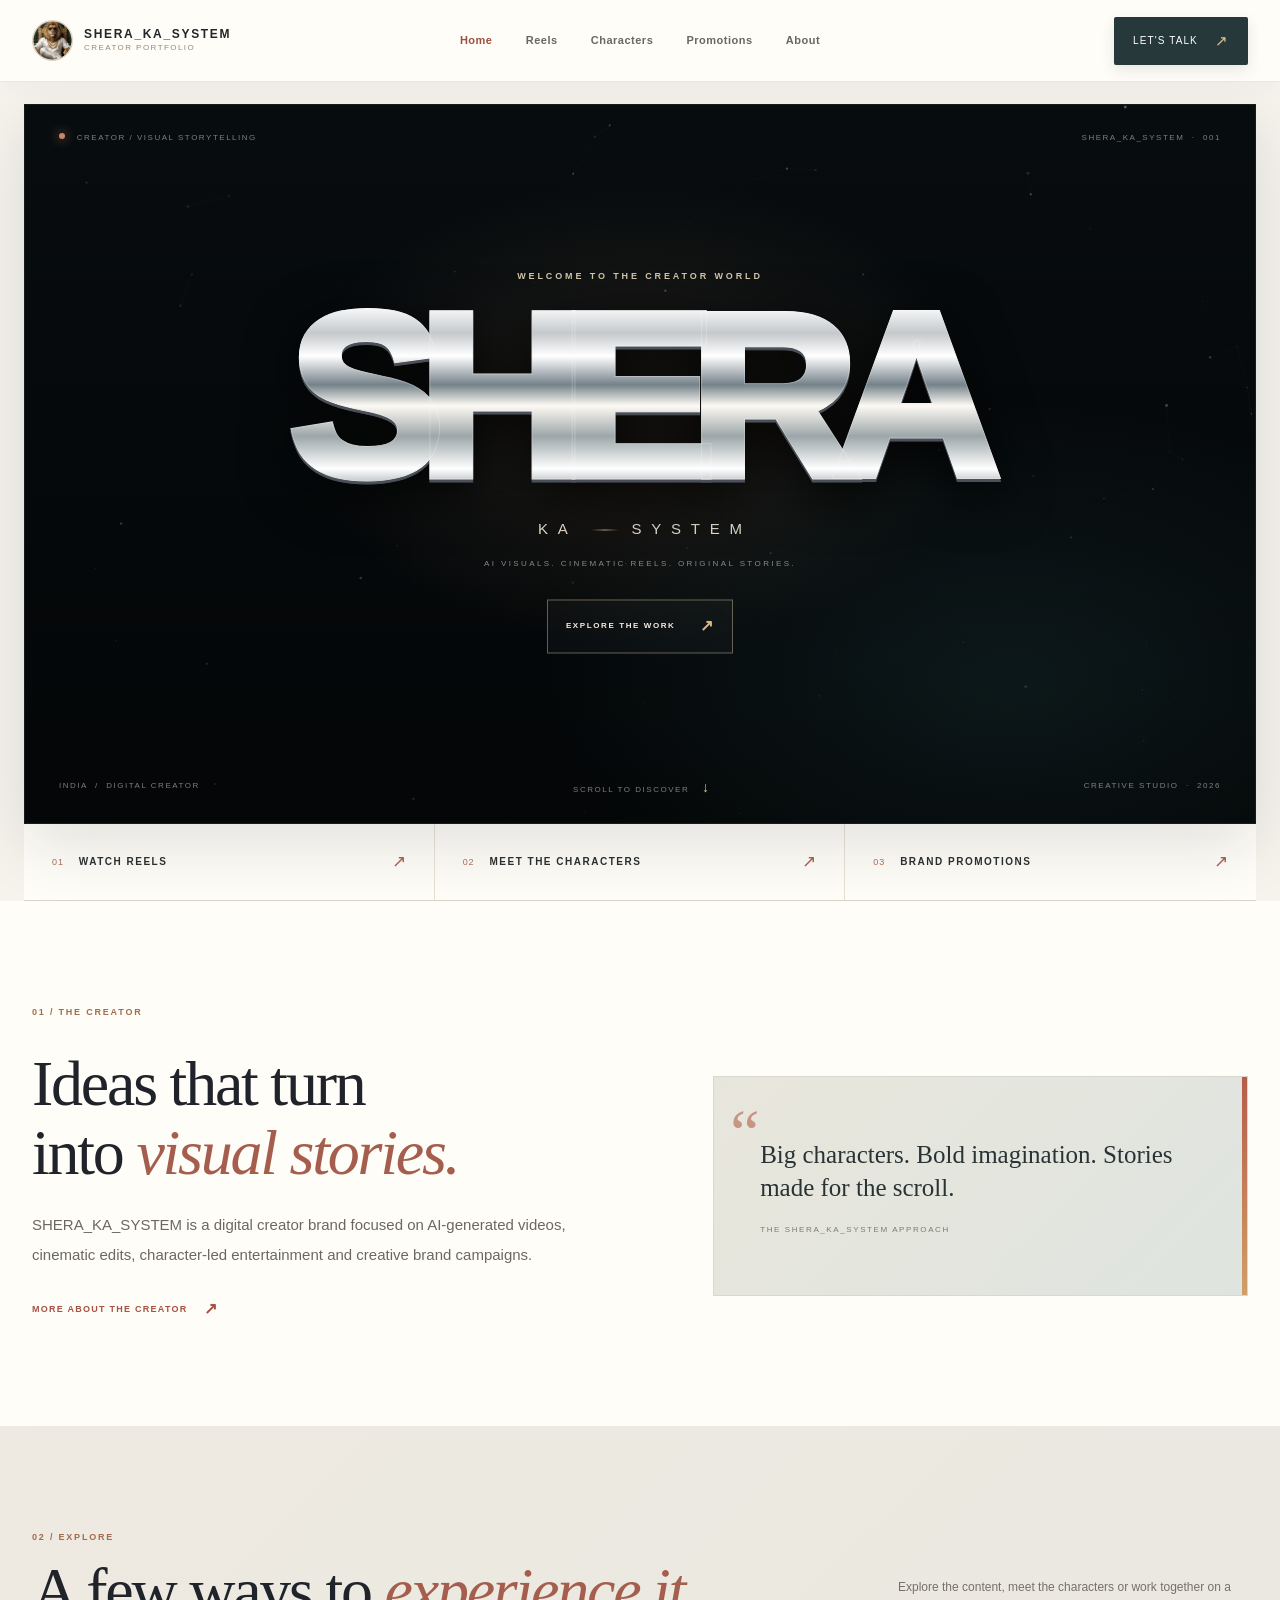
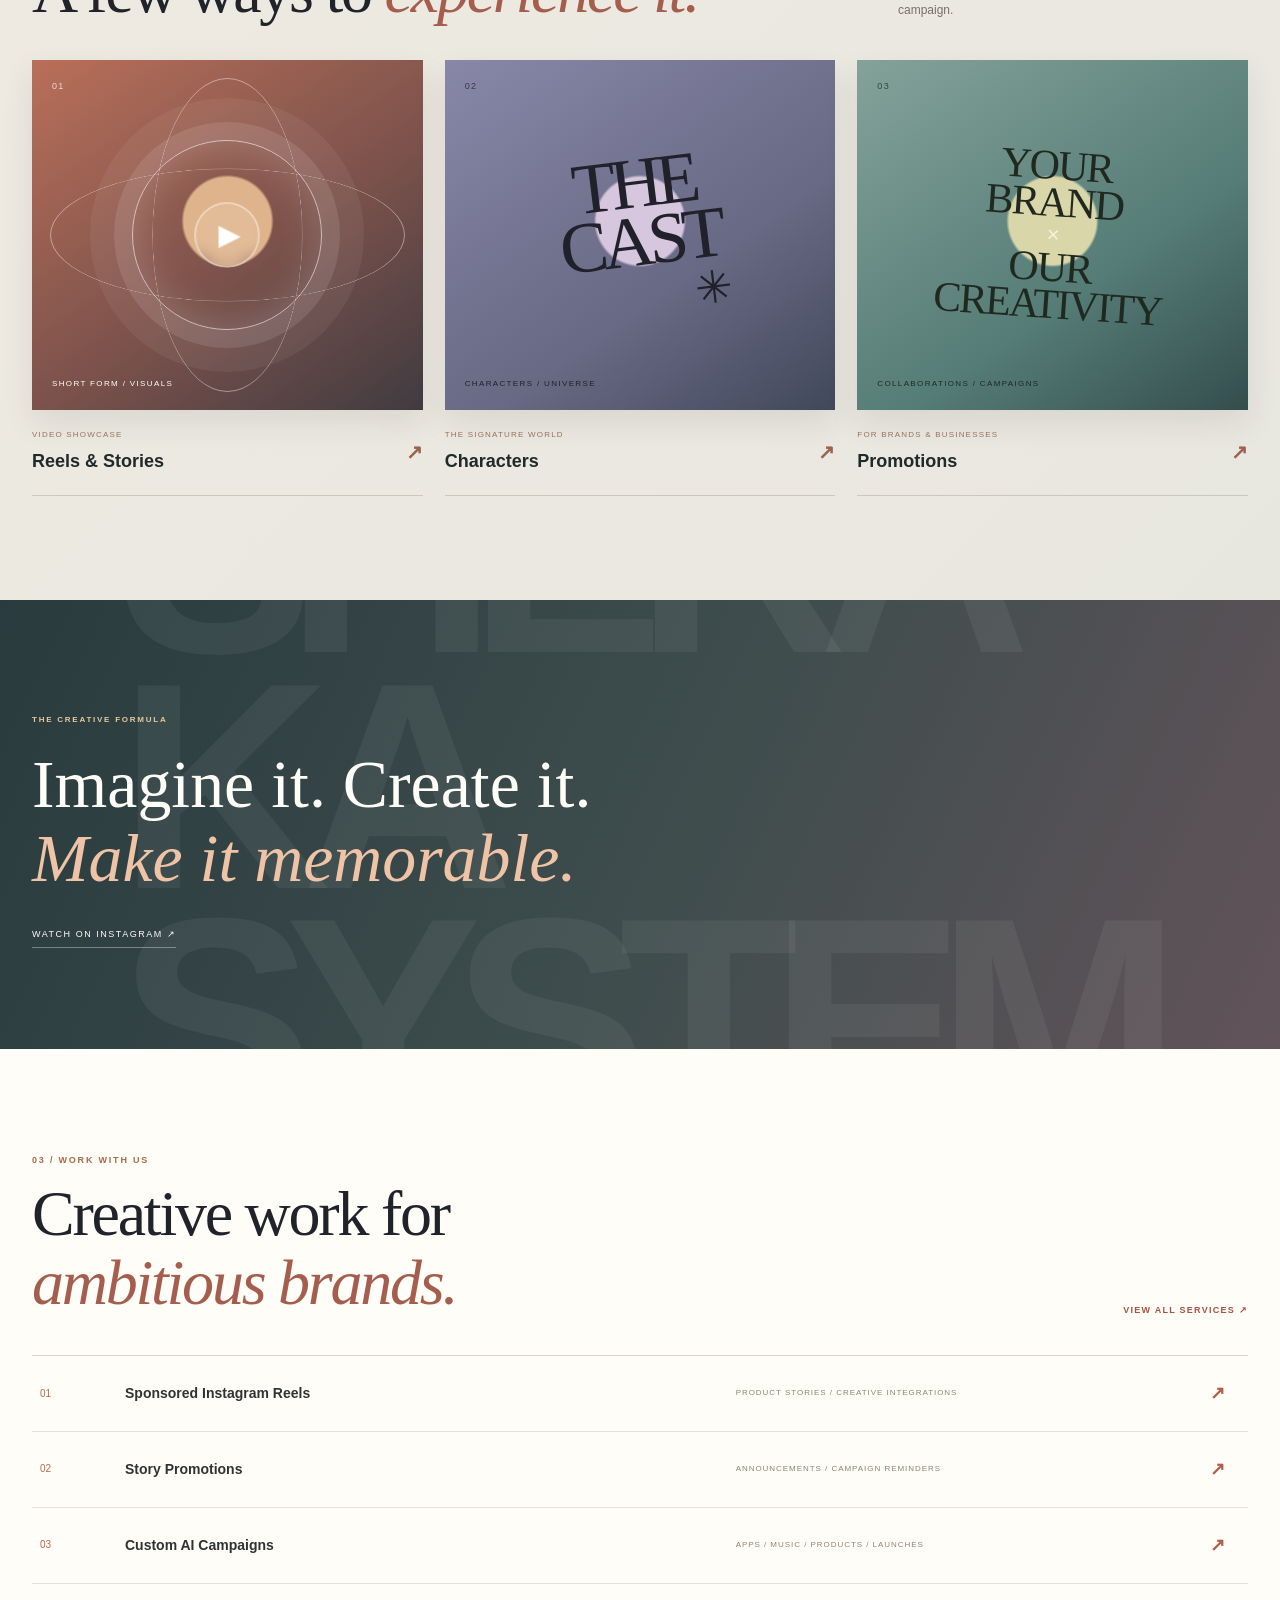
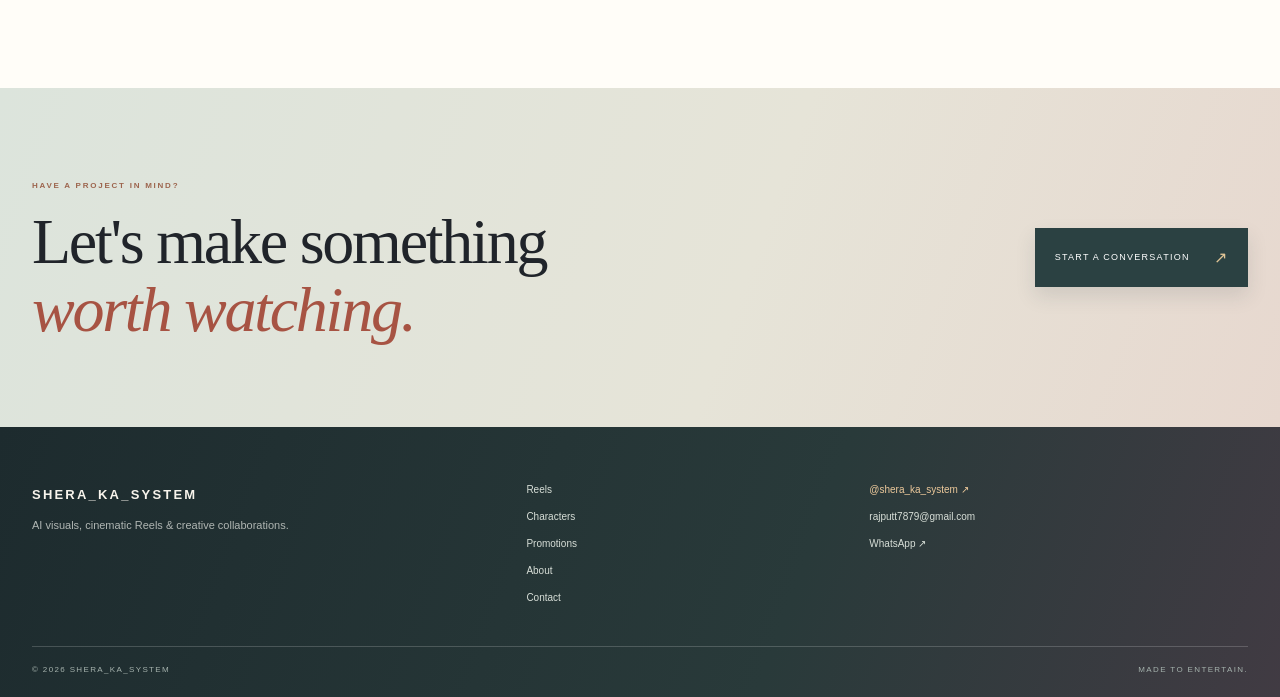
==== commit 809bef95: "Pin Home and logo navigation to explicit GitHub Pages index" ====
--- a/index.html
+++ b/index.html
@@ -1,15 +1,15 @@
 <!doctype html><html lang="en-IN"><head>
 <meta charset="utf-8"><meta name="viewport" content="width=device-width,initial-scale=1"><meta name="theme-color" content="#f4f1eb">
 <title>SHERA_KA_SYSTEM | AI Reels, Creator Portfolio & Brand Promotions</title><meta name="description" content="Explore SHERA_KA_SYSTEM — AI-generated cinematic Reels, signature characters, creator stories and brand collaborations."><meta name="robots" content="index,follow,max-image-preview:large">
-<link rel="canonical" href="https://bhavishyarajputt83-web.github.io/sherakasystem.github.io/"><link rel="icon" href="favicon.svg" type="image/svg+xml"><link rel="stylesheet" href="style.css"><link rel="preload" as="image" href="shera-avatar.webp">
+<link rel="canonical" href="https://bhavishyarajputt83-web.github.io/sherakasystem.github.io/index.html"><link rel="icon" href="favicon.svg" type="image/svg+xml"><link rel="stylesheet" href="style.css"><link rel="preload" as="image" href="shera-avatar.webp">
 <meta property="og:type" content="website"><meta property="og:site_name" content="SHERA_KA_SYSTEM"><meta property="og:title" content="SHERA_KA_SYSTEM | AI Reels, Creator Portfolio & Brand Promotions"><meta property="og:description" content="Explore SHERA_KA_SYSTEM — AI-generated cinematic Reels, signature characters, creator stories and brand collaborations."><meta property="og:url" content="https://bhavishyarajputt83-web.github.io/sherakasystem.github.io/"><meta property="og:image" content="https://bhavishyarajputt83-web.github.io/sherakasystem.github.io/shera-avatar.webp"><meta name="twitter:card" content="summary_large_image">
 </head><body>
 <div class="scroll-progress"></div>
 <header class="site-header"><div class="header-inner">
-<a class="brand" href="https://bhavishyarajputt83-web.github.io/sherakasystem.github.io/" aria-label="SHERA_KA_SYSTEM home"><img src="shera-avatar.webp" alt="" width="40" height="40"><span><strong>SHERA_KA_SYSTEM</strong><small>CREATOR PORTFOLIO</small></span></a>
+<a class="brand" href="https://bhavishyarajputt83-web.github.io/sherakasystem.github.io/index.html" aria-label="SHERA_KA_SYSTEM home"><img src="shera-avatar.webp" alt="" width="40" height="40"><span><strong>SHERA_KA_SYSTEM</strong><small>CREATOR PORTFOLIO</small></span></a>
 <button class="menu-toggle" type="button" aria-label="Open menu" aria-expanded="false"><span></span><span></span></button>
 <nav class="main-nav" aria-label="Main navigation">
-<a class="home-link" href="https://bhavishyarajputt83-web.github.io/sherakasystem.github.io/" aria-label="Go to homepage">Home</a>
+<a class="home-link" href="https://bhavishyarajputt83-web.github.io/sherakasystem.github.io/index.html" aria-label="Go to homepage">Home</a>
 <a class="" href="reels.html">Reels</a>
 <a class="" href="characters.html">Characters</a>
 <a class="" href="brand-promotions.html">Promotions</a>
--- a/style.css
+++ b/style.css
@@ -302,3 +302,137 @@
 .loader-bar{height:1px;width:min(190px,45vw);background:#35393a;margin:25px auto 0;overflow:hidden}
 .loader-bar span{display:block;height:100%;width:32%;background:#dcc28e;animation:loaderTravel 1s ease-in-out infinite}
 @keyframes loaderTravel{from{transform:translateX(-110%)}to{transform:translateX(420%)}}
+
+
+/* ===== Finish pass: richer color, clearer hierarchy, polished states ===== */
+:root{
+  --paper:#f6f3ed;--white:#fffdf8;--ink:#20242a;--muted:#6e716f;--line:#ddd7cd;
+  --dark:#10171a;--dark2:#1c272b;--gold:#c59b61;--red:#b65d4a;
+  --lilac:#dcd8e9;--sage:#cbd8ce;--blue:#c8dce1;
+  --terracotta:#b65d4a;--plum:#57516d;--teal:#456e68;
+}
+body{background:#f6f3ed;color:#20242a}
+.site-header{background:rgba(255,253,248,.97);border-bottom:1px solid rgba(37,39,40,.1);box-shadow:0 4px 24px rgba(28,31,32,.035)}
+.header-inner{grid-template-columns:minmax(220px,1fr) auto minmax(130px,1fr);gap:24px}
+.brand strong{font-size:12px;letter-spacing:.14em;color:#22262a}
+.brand small{color:#9a8875}
+.main-nav{gap:clamp(18px,2.6vw,38px)}
+.main-nav a{font-size:11px;color:#696760}
+.main-nav a:after{height:2px;background:var(--terracotta);bottom:18px}
+.main-nav a.active,.main-nav a.home-link{color:#9d4f3f}
+.nav-cta{background:#26383a;border-radius:2px;padding:12px 19px;box-shadow:0 5px 14px rgba(38,56,58,.12)}
+.nav-cta:hover{background:#a95643}
+.cinema-hero{background:#080d10;border:1px solid rgba(255,255,255,.06);box-shadow:0 22px 60px rgba(18,27,29,.12)}
+.cinema-hero:before{background:radial-gradient(ellipse at 50% 43%,rgba(124,98,72,.24),transparent 40%),radial-gradient(ellipse at 80% 80%,rgba(49,100,102,.18),transparent 34%),linear-gradient(180deg,rgba(0,0,0,.08),rgba(0,0,0,.57))}
+.hero-grid-lines{opacity:.14;background-size:78px 78px}
+.metal-word{background:linear-gradient(180deg,#fff 0%,#c5c9cc 15%,#fff 27%,#75828a 42%,#fdfaf4 53%,#9ca6a9 69%,#fff 86%,#818c91 100%);background-clip:text;-webkit-background-clip:text}
+.hero-button{border-color:rgba(226,204,170,.42);background:rgba(255,255,255,.025)}
+.hero-button:hover{background:rgba(210,174,124,.12);border-color:#d8b982}
+.quick-nav{background:#fffdf8;border-color:#d9d2c7}
+.quick-nav a{border-color:#e7e0d5;transition:background .25s,transform .25s}
+.quick-nav a:hover{background:#eee5d7}
+.quick-nav small{color:#ad7057}
+.quick-nav strong{letter-spacing:.15em;color:#2b3030}
+.quick-nav span{color:#a85f4d}
+.about-preview{background:#fffdf8}
+.about-note{background:linear-gradient(135deg,#e8e6dc,#dfe4df);border:1px solid #d9d8ce}
+.about-note:after{background:linear-gradient(180deg,#b65d4a,#d09e68)}
+.about-note p{color:#293235}
+.note-mark{color:#b66a55}
+.work-section{background:linear-gradient(135deg,#eeeae2,#e8e7df)}
+.work-grid{gap:22px}
+.work-art{height:350px;box-shadow:0 13px 30px rgba(40,37,32,.09)}
+.art-reels{background:radial-gradient(circle at 50% 46%,#dfb48c 0 16%,transparent 17%),linear-gradient(145deg,#b96f59,#7a514b 58%,#403b41)}
+.art-characters{background:radial-gradient(circle at 50% 46%,#d6c6de 0 16%,transparent 17%),linear-gradient(145deg,#8887a8,#686984 62%,#41485b)}
+.art-promotions{background:radial-gradient(circle at 50% 46%,#d9d6a9 0 16%,transparent 17%),linear-gradient(145deg,#84a29a,#557c76 62%,#344d4e)}
+.art-ring{box-shadow:0 0 0 18px rgba(255,255,255,.1),0 0 0 42px rgba(255,255,255,.055),inset 0 0 42px rgba(255,255,255,.2)}
+.work-info{border-color:#d0c7b9}
+.work-info small{color:#96775f}
+.work-info h3{color:#202a2b}
+.statement-band{background:linear-gradient(115deg,#293b3e,#3f4d4d 54%,#62535a);color:#fffdf8}
+.statement-inner>span{color:#e5c99f}
+.statement-inner h2 em{color:#efc4a6}
+.statement-side{color:rgba(255,255,255,.055)}
+.services-preview{background:#fffdf8}
+.service-list{border-color:#d9d3c8}
+.service-list a{border-color:#e5dfd4}
+.service-list a:hover{background:#f4eee5}
+.service-list span{color:#b36b52}
+.service-list strong{color:#303334}
+.service-list small{color:#8d8375}
+.service-list b{color:#b45f49}
+.contact-banner{background:linear-gradient(110deg,#dce4dc,#e6e4d8 58%,#e7d8cf)}
+.contact-banner small{color:#9d654e}
+.contact-banner h2 em{color:#a75343}
+.banner-button{background:#2b4142;box-shadow:0 9px 20px rgba(43,65,66,.13)}
+.banner-button:hover{background:#a95745}
+.section-kicker{color:#a56b4f}
+.text-link{color:#a65343}
+.text-link:hover{color:#6e7773}
+
+/* About, characters and service pages get their own deliberate color blocks */
+.inner-hero-cream{background:linear-gradient(115deg,#f7f3eb,#e6ebe5)}
+.inner-hero-lilac{background:linear-gradient(120deg,#e4dfed,#c9d8dd)}
+.inner-hero-peach{background:linear-gradient(120deg,#eddbce,#d9e0d8)}
+.inner-hero-copy h1 em{color:#a85c49}
+.about-art{background:radial-gradient(circle at 50% 45%,#e9e5d5,#b8ceca)}
+.about-art>span{color:#314d4b}
+.cast-art{background:radial-gradient(circle at 50% 50%,#e8d9e8,#9a9ab2)}
+.cast-art>span{color:#39364e}
+.shera-art{background:radial-gradient(circle at 50% 50%,#f0d6b3,#b7785f)}
+.shera-monogram{font-family:var(--display);font-size:210px;color:rgba(255,250,235,.74);line-height:1}
+.promo-hero .inner-hero-art{background:radial-gradient(circle at 45% 45%,#dfe2c7,#8ca9a0)}
+.promo-art>span{color:#31534c}
+.contact-hero .inner-hero-art{background:radial-gradient(circle at 48% 43%,#e9e1ed,#b7afc5)}
+.contact-art>span{color:#50475f}
+.story-section{background:#fffdf8}
+.process-band{background:linear-gradient(110deg,#e5e9e1,#e6e0d9)}
+.process-grid article{border-color:#c7c7bd}
+.process-grid small{color:#a35f4d}
+.process-grid h3{color:#303a3a}
+.character-section{background:#fffdf8}
+.lion-art{background:linear-gradient(145deg,#e9c7a2,#b87c5b);color:#694232}
+.bull-art{background:linear-gradient(145deg,#cbd9c7,#77958a);color:#34534b}
+.tiger-art{background:linear-gradient(145deg,#cbd9e4,#778da2);color:#394c60}
+.character-copy{background:#f7f4ed}
+.character-copy>small{color:#a3614c}
+.page-hero-dark{background:radial-gradient(ellipse at 75% 35%,rgba(176,138,100,.18),transparent 35%),linear-gradient(110deg,#202d30,#293a3c 66%,#45424c)}
+.page-hero-dark:after{border-color:rgba(237,220,193,.16);box-shadow:0 0 0 36px rgba(237,220,193,.035),0 0 0 78px rgba(237,220,193,.022)}
+.reel-section{background:linear-gradient(125deg,#f1eee7,#e5e8e2)}
+.reel-card{background:#fffdf8;box-shadow:0 12px 28px rgba(34,39,39,.06)}
+.reel-card-one .reel-art{background:linear-gradient(145deg,#bd795e,#6d4948)}
+.reel-card-two .reel-art{background:linear-gradient(145deg,#8c88a8,#4b5066)}
+.reel-card-three .reel-art{background:linear-gradient(145deg,#83a39a,#426d67)}
+.reel-card-caption{background:#fffdf8}
+.promotion-section{background:#fffdf8}
+.promotion-list article{border-color:#e4ddd3}
+.promotion-list article:hover{background:#f4eee5}
+.promotion-list article>span{color:#ad654f}
+.promo-note{background:linear-gradient(110deg,#e9dcd0,#d9e3dd);color:#263436}
+.promo-note p{color:#62665f}
+.contact-section{background:linear-gradient(110deg,#fffdf8,#eef0ea)}
+.contact-form{background:#fff;border:1px solid #e4ded4;box-shadow:0 18px 45px rgba(39,43,41,.06)}
+.contact-form input,.contact-form select,.contact-form textarea{border-color:#d9d7d0;background:#faf9f6}
+.contact-form input:focus,.contact-form select:focus,.contact-form textarea:focus{border-color:#a75e4c;box-shadow:0 0 0 3px rgba(167,94,76,.08)}
+.form-button{background:#2a4243}
+.form-button:hover{background:#a95745}
+.contact-direct{background:linear-gradient(145deg,#e8e8dc,#dbe4df);border:1px solid #d5d9cf}
+.contact-direct>a{border-color:#cdd3cb}
+.contact-direct>a small{color:#a0674f}
+.site-footer{background:linear-gradient(110deg,#1d2b2e,#293a3a 62%,#413b43);color:#f8f4ec}
+.footer-main{border-color:rgba(255,255,255,.16)}
+.footer-nav a,.footer-social a{color:#d8dfd8}
+.footer-social a:first-child{color:#edc99b}
+.footer-bottom{color:#a5b2ad;border-color:rgba(255,255,255,.18)}
+
+/* Link clarity, keyboard support and small-screen menu */
+a:focus-visible,button:focus-visible,input:focus-visible,select:focus-visible,textarea:focus-visible{outline:3px solid rgba(179,94,73,.45);outline-offset:3px}
+.home-link{font-weight:800!important}
+@media(max-width:1000px){.header-inner{grid-template-columns:minmax(185px,1fr) auto minmax(115px,1fr);gap:15px}.main-nav{gap:17px}}
+@media(max-width:760px){.header-inner{grid-template-columns:1fr auto auto}.main-nav{gap:0}}
+@media(max-width:390px){.header-inner{grid-template-columns:1fr auto}.brand strong{letter-spacing:.09em}}
+@media(hover:hover){
+ .work-art:before{content:"";position:absolute;inset:0;background:linear-gradient(115deg,transparent 25%,rgba(255,255,255,.16) 48%,transparent 68%);transform:translateX(-120%);transition:transform .8s;z-index:2;pointer-events:none}
+ .work-card:hover .work-art:before{transform:translateX(120%)}
+ .quick-nav a:hover span{transform:translate(3px,-3px)}
+}
